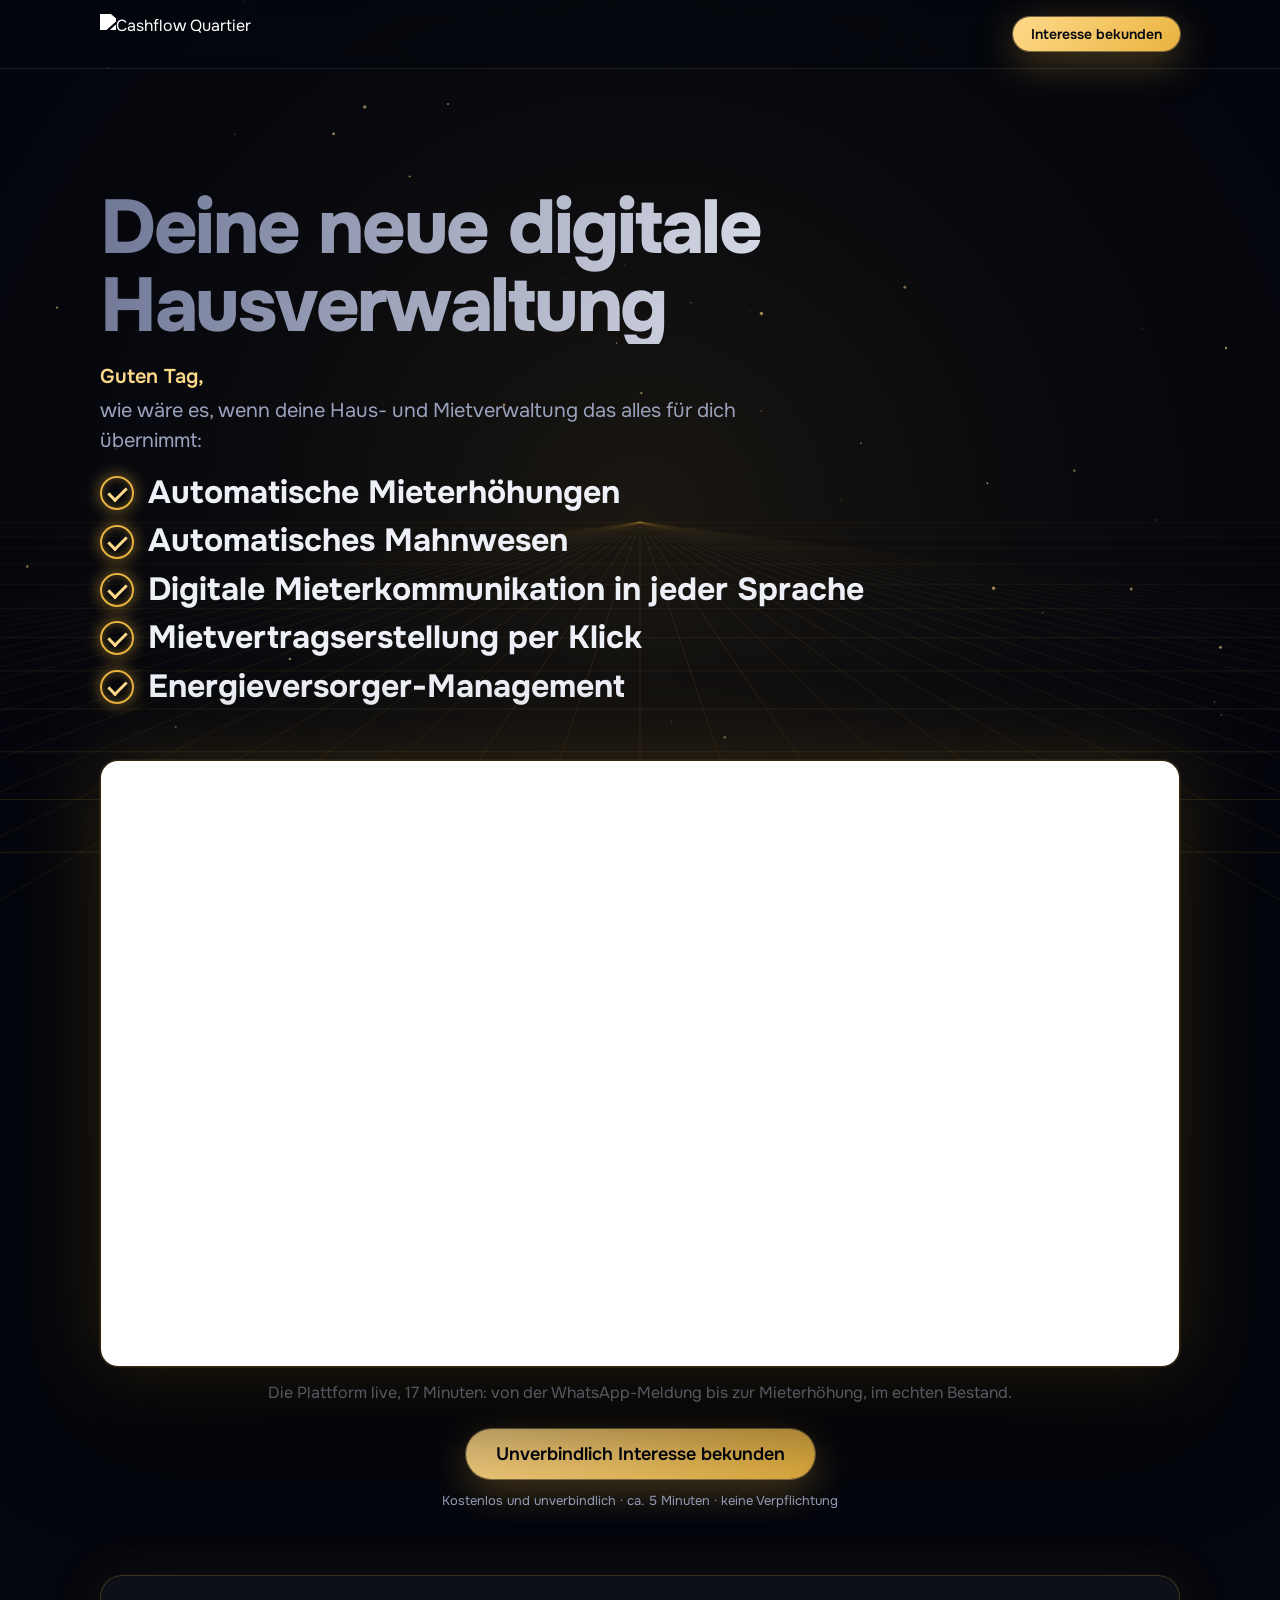
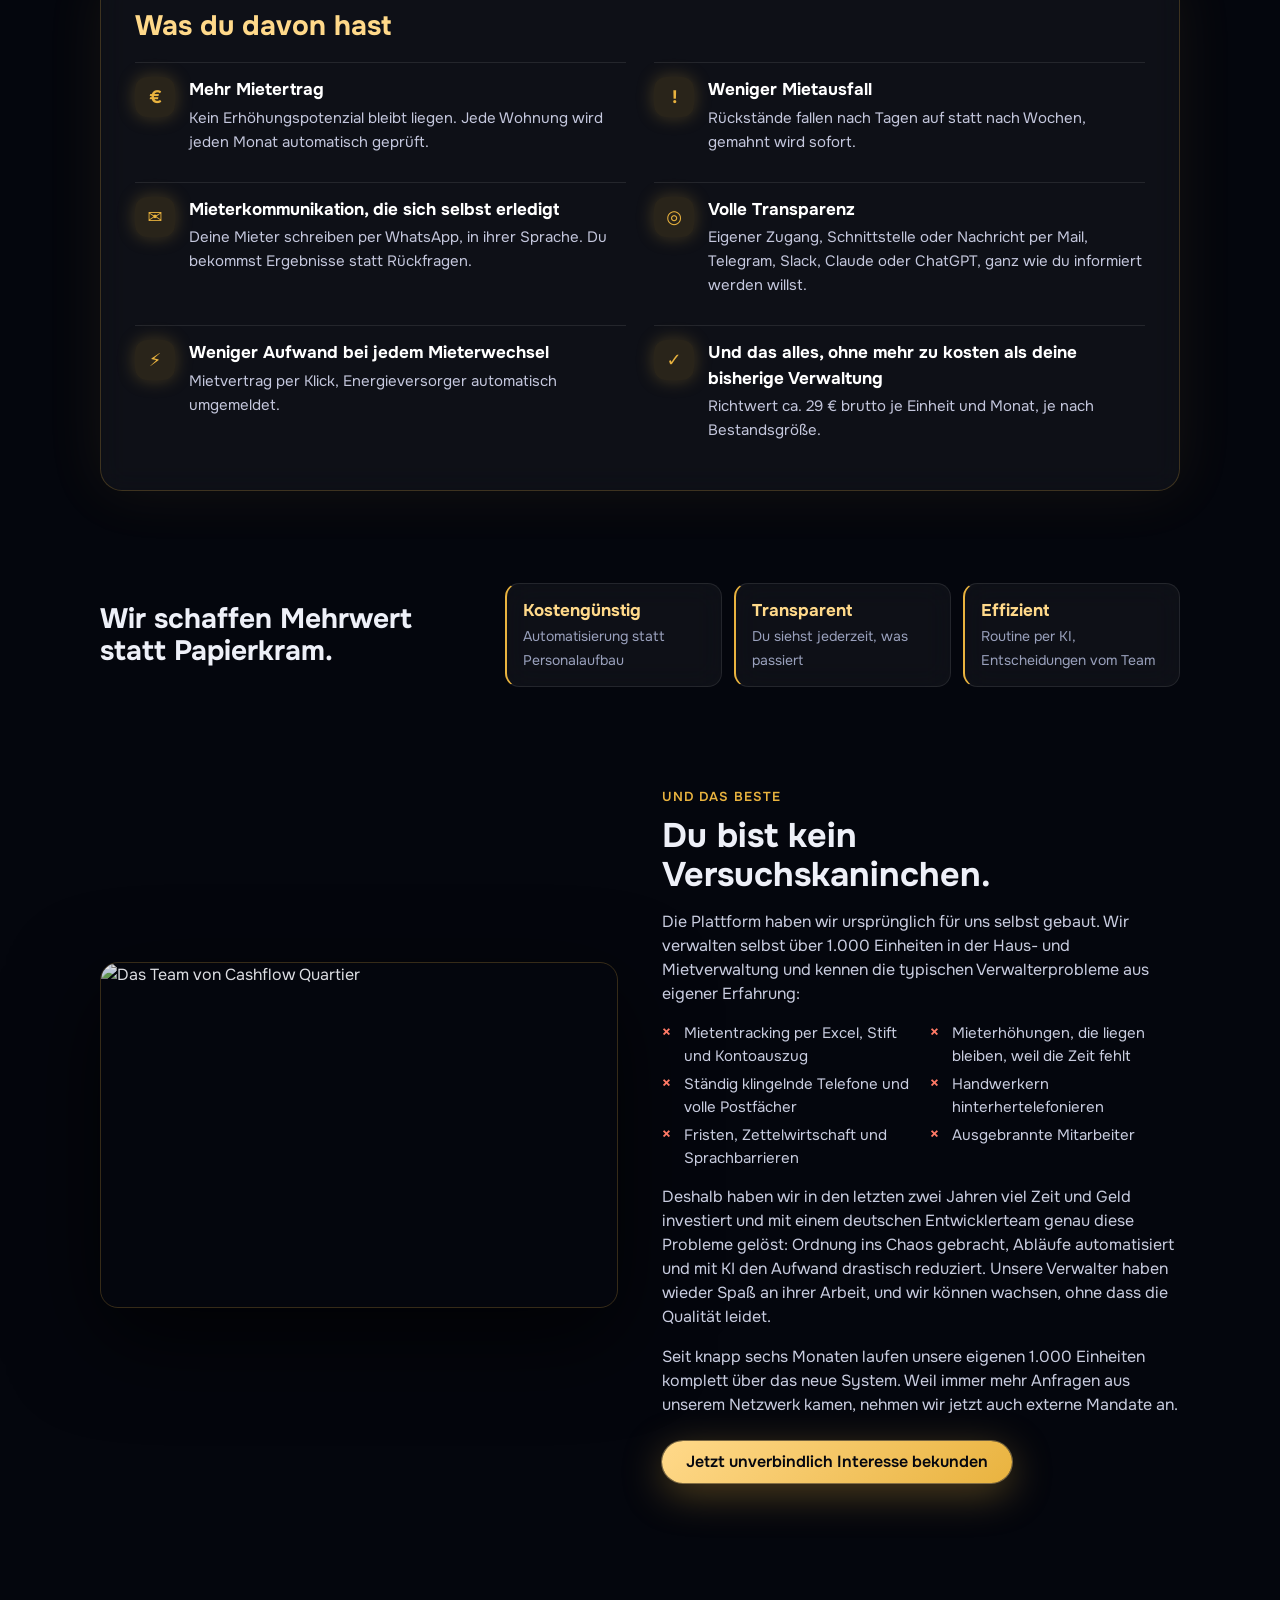
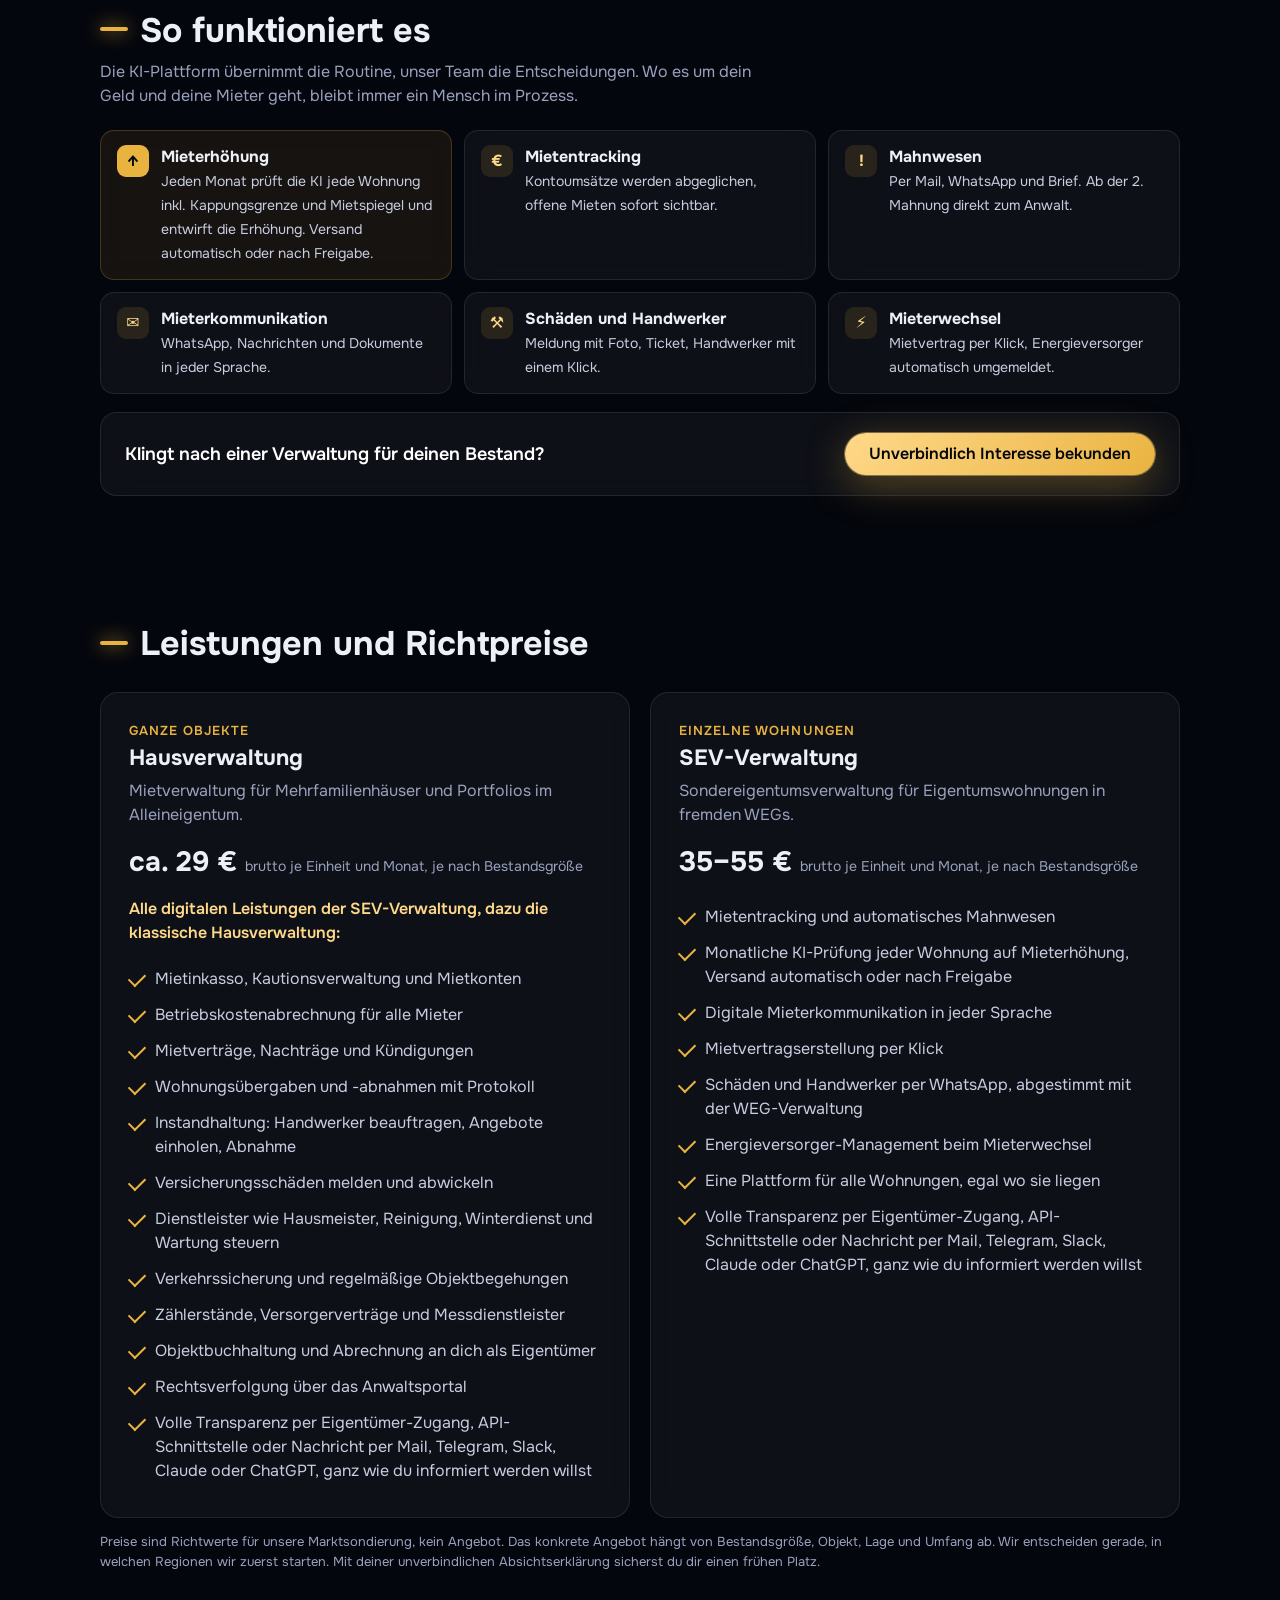
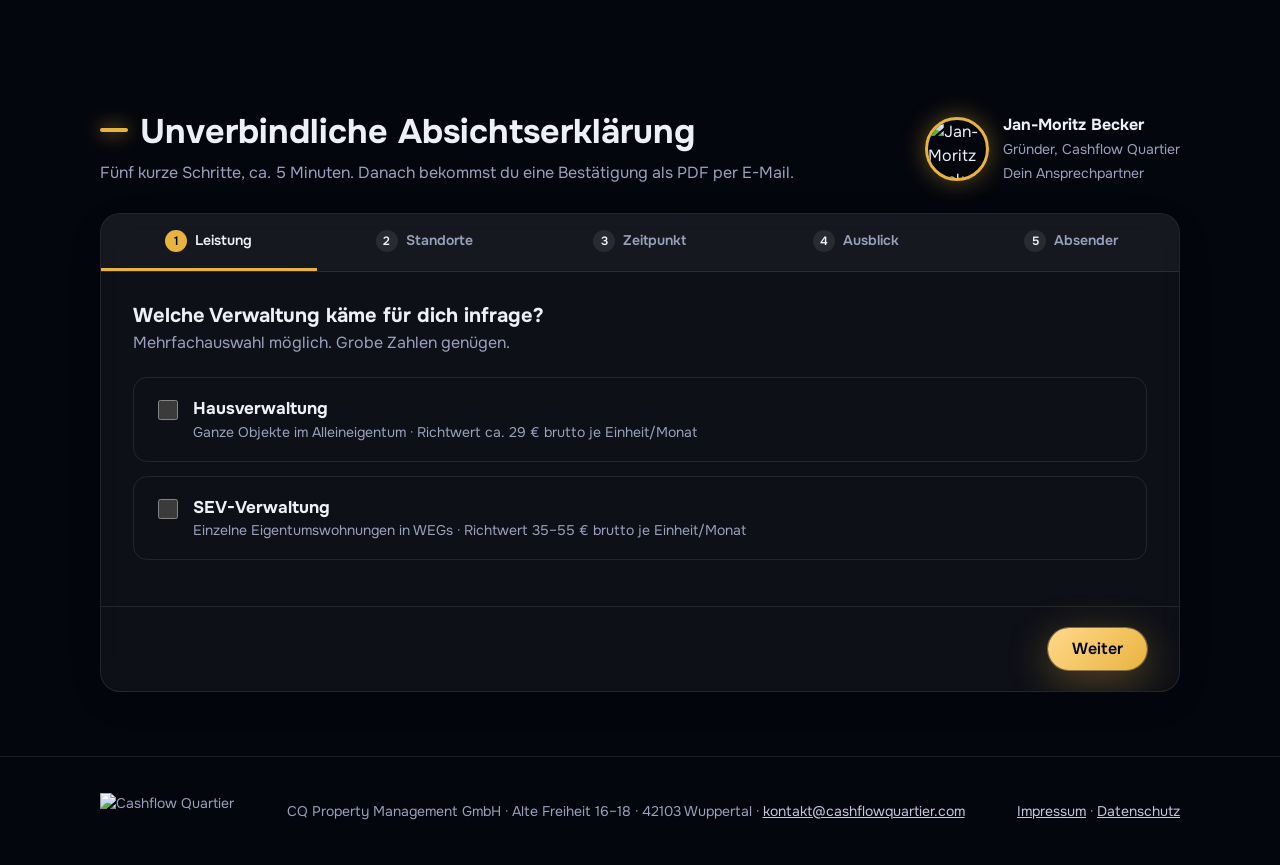
==== loi-seite/cinematic.html @ 4b86af9d "LOI-Seite: Cinematic-Variante als zweite Version cinematic.html wird per build_cinematic.py aus inde" ====
<!doctype html>
<html lang="de">
<head>
<meta charset="utf-8">
<meta name="viewport" content="width=device-width, initial-scale=1">
<title>CQ Property Management – Unverbindliche Absichtserklärung (Cinematic)</title>
<meta name="description" content="Deine neue digitale Hausverwaltung: automatische Mieterhöhungen, automatisches Mahnwesen und Mieterkommunikation, die sich selbst erledigt. Unverbindlich Interesse bekunden.">
<meta name="robots" content="noindex, nofollow">
<style>
@font-face{font-family:Onest;font-weight:400;font-display:swap;src:url(assets/fonts/onest-latin-400-normal.woff2) format("woff2")}
@font-face{font-family:Onest;font-weight:600;font-display:swap;src:url(assets/fonts/onest-latin-600-normal.woff2) format("woff2")}
@font-face{font-family:Onest;font-weight:700;font-display:swap;src:url(assets/fonts/onest-latin-700-normal.woff2) format("woff2")}
:root{
  --navy:#0b1230; --navy-2:#2c3459; --gold:#e9b33f; --gold-soft:#fbf1da;
  --ink:#0b1230; --muted:#646a80; --line:#e3e5ec; --bg:#ffffff; --bg-2:#f4f5f8;
  --ok:#2f9e5b; --err:#c2412d; --r:14px;
}
*{box-sizing:border-box}
html{scroll-behavior:smooth}
body{margin:0;font-family:Onest,system-ui,-apple-system,Segoe UI,Roboto,sans-serif;color:var(--ink);background:var(--bg);line-height:1.5;-webkit-font-smoothing:antialiased}
a{color:inherit}
.wrap{max-width:1120px;margin:0 auto;padding:0 20px}
.btn{display:inline-flex;align-items:center;gap:10px;border:0;border-radius:999px;padding:13px 24px;font:600 16px/1 Onest,sans-serif;cursor:pointer;text-decoration:none;transition:transform .15s,box-shadow .15s,background .15s}
.btn-gold{background:var(--gold);color:var(--navy)}
.btn-gold:hover{transform:translateY(-1px);box-shadow:0 8px 24px rgba(233,179,63,.35)}
.btn-ghost{background:transparent;color:var(--navy);border:1.5px solid var(--line)}
.btn-ghost:hover{border-color:var(--navy)}
.btn[disabled]{opacity:.5;cursor:not-allowed;transform:none;box-shadow:none}
.eyebrow{font-weight:600;font-size:13px;letter-spacing:.08em;text-transform:uppercase;color:var(--muted)}
h1,h2,h3{line-height:1.15;margin:0}
h2{font-size:clamp(26px,3.2vw,34px);font-weight:700}
.bar{display:inline-block;width:28px;height:4px;background:var(--gold);border-radius:2px;vertical-align:middle;margin-right:12px;transform:translateY(-4px)}

/* header */
header{position:sticky;top:0;z-index:20;background:rgba(255,255,255,.92);backdrop-filter:blur(8px);border-bottom:1px solid var(--line)}
header .wrap{display:flex;align-items:center;justify-content:space-between;height:68px}
header img{height:40px;display:block}
header .btn{padding:10px 18px;font-size:14px}

/* hero */
.hero{padding:56px 0 40px}
.hero .wrap{display:grid;grid-template-columns:1.05fr 1fr;gap:48px;align-items:center}
.hero h1{font-size:clamp(34px,4.6vw,52px);font-weight:700;letter-spacing:-.01em}
.hero h1 mark{background:linear-gradient(transparent 62%,var(--gold) 62%);color:inherit;padding:0 2px}
.hero p.lead{font-size:18px;color:var(--muted);margin:20px 0 28px;max-width:520px}
.hero .greet{display:none;margin:0 0 14px;font-weight:600;color:var(--navy)}
.hero .ctas{display:flex;gap:12px;flex-wrap:wrap}
.hero figure{margin:0;border-radius:18px;overflow:hidden;box-shadow:0 20px 50px rgba(11,18,48,.12)}
.hero figure img{display:block;width:100%;height:auto}
.trust{display:flex;gap:10px;flex-wrap:wrap;margin-top:22px}
.trust span{background:var(--bg-2);border-radius:999px;padding:6px 14px;font-size:13px;color:var(--navy-2)}

/* hero automation card */
.auto{background:var(--navy);color:#fff;border-radius:20px;padding:26px 26px 18px;box-shadow:0 20px 50px rgba(11,18,48,.18)}
.auto-head{font-weight:600;font-size:14px;letter-spacing:.06em;text-transform:uppercase;color:var(--gold);margin-bottom:10px}
.auto ul{list-style:none;margin:0;padding:0}
.auto li{display:flex;gap:14px;align-items:flex-start;padding:12px 0;border-top:1px solid rgba(255,255,255,.1)}
.auto li:first-child{border-top:0}
.auto i{flex:none;width:34px;height:34px;border-radius:10px;background:rgba(233,179,63,.16);color:var(--gold);display:grid;place-items:center;font-style:normal;font-weight:700}
.auto b{display:block;font-size:16px}
.auto span{display:block;font-size:14px;color:#c4c7dd;line-height:1.4}
/* benefits */
.benefits .intro{color:var(--muted);max-width:680px;margin:12px 0 0;font-size:17px}
.benefits .grid{display:grid;grid-template-columns:repeat(2,1fr);gap:20px;margin-top:28px}
.benefits .card h3{font-size:20px;margin:0 0 8px}
.benefits .card p{margin:0;color:var(--navy-2)}
.benefits .card{border-top:4px solid var(--gold)}
/* team */
.team{display:grid;grid-template-columns:1fr 1fr;gap:44px;align-items:center}
.team figure{margin:0;border-radius:18px;overflow:hidden}
.team figure img{display:block;width:100%;height:auto}
.team p{color:var(--navy-2)}
.stat b{font-size:26px}
/* hero claims + gains */
.hero h1.claims{font-size:clamp(28px,3.3vw,40px);display:flex;flex-direction:column;gap:2px}
.values{display:flex;gap:8px;flex-wrap:wrap;margin:0 0 26px}
.values span{border:1.5px solid var(--gold);color:var(--navy);border-radius:999px;padding:6px 14px;font-weight:600;font-size:14px}
.gains{background:var(--navy);color:#fff;border-radius:20px;padding:26px;box-shadow:0 20px 50px rgba(11,18,48,.18);display:grid;gap:4px}
.gains-head{font-weight:600;font-size:14px;letter-spacing:.06em;text-transform:uppercase;color:var(--gold);margin-bottom:6px}
.gain{padding:14px 0;border-top:1px solid rgba(255,255,255,.1)}
.gain b{display:block;font-size:18px;margin-bottom:2px}
.gain span{color:#c4c7dd;font-size:15px;line-height:1.45}
.gains-foot{margin-top:8px;padding-top:14px;border-top:1px solid rgba(255,255,255,.1);font-size:13px;color:#9aa0bb}
/* how */
.how .intro{color:var(--muted);max-width:680px;margin:12px 0 0;font-size:17px}
.how .grid{display:grid;grid-template-columns:repeat(3,1fr);gap:18px;margin:28px 0 22px}
.how .card{padding:24px}
.how .card i{width:36px;height:36px;border-radius:10px;background:var(--gold-soft);color:var(--navy);display:grid;place-items:center;font-style:normal;font-weight:700;margin-bottom:12px}
.how .card h3{font-size:18px;margin:0 0 6px}
.how .card p{margin:0;color:var(--navy-2);font-size:15px}
.how .card.feat{background:var(--gold-soft);border-color:var(--gold)}
.how .card.feat i{background:var(--gold)}
/* values band, cta, pains */
.values-band{background:var(--bg-2);padding-block:56px}
.values-band h2{text-align:left}
.values3{display:grid;grid-template-columns:repeat(3,1fr);gap:18px;margin-top:24px}
.values3 div{background:#fff;border-radius:16px;padding:22px;border-top:4px solid var(--gold)}
.values3 b{display:block;font-size:20px;margin-bottom:6px}
.values3 span{color:var(--navy-2)}
.cta-line{display:flex;justify-content:space-between;align-items:center;gap:16px;flex-wrap:wrap;background:var(--navy);color:#fff;border-radius:16px;padding:20px 24px;margin-top:6px}
.cta-line span{font-weight:600;font-size:18px}
.btn-ghost.on-dark{color:#fff;border-color:rgba(255,255,255,.35)}
.btn-ghost.on-dark:hover{border-color:#fff}
.pains{margin:6px 0 16px;padding:0;list-style:none;display:grid;grid-template-columns:1fr 1fr;gap:6px 18px}
.pains li{position:relative;padding-left:22px;color:var(--navy-2);font-size:15px}
.pains li:before{content:"×";position:absolute;left:0;top:-1px;color:var(--err);font-weight:700}
.gains-foot b{color:var(--gold);font-size:16px}
/* hero layout */
.hero .wrap{grid-template-areas:"text gains" "cta gains";grid-template-rows:auto 1fr;row-gap:28px}
.h-text{grid-area:text}.gains{grid-area:gains;align-self:center}.h-cta{grid-area:cta}
.hero .greet{display:block;margin:14px 0 4px;font-size:18px}
.ask{font-size:20px;color:var(--navy-2);margin:0 0 14px;max-width:520px}
.micro{font-size:13px;color:var(--muted);margin:12px 0 0}
.btn svg{flex:none}
/* stats */
.stats{display:grid;grid-template-columns:repeat(4,1fr);gap:14px;margin:8px 0 0}
.stat{background:var(--bg-2);border-radius:var(--r);padding:20px}
.stat b{display:block;font-size:30px;font-weight:700}
.stat b.g{color:var(--gold)}
.stat span{font-size:14px;color:var(--muted)}

section{padding:64px 0}
.video{background:var(--navy);color:#fff}
.video .wrap{display:grid;grid-template-columns:1fr 1.5fr;gap:40px;align-items:center}
.video p{color:#c4c7dd}
.video .frame{position:relative;padding-top:56.25%;border-radius:16px;overflow:hidden;background:#000;box-shadow:0 20px 50px rgba(0,0,0,.35)}
.video iframe{position:absolute;inset:0;width:100%;height:100%;border:0}
.video .eyebrow{color:var(--gold)}

/* services */
.services .grid{display:grid;grid-template-columns:1fr 1fr;gap:20px;margin-top:28px}
.card{border:1px solid var(--line);border-radius:18px;padding:28px;background:#fff}
.card h3{font-size:22px;margin:6px 0 8px}
.card .price{font-size:28px;font-weight:700;margin:14px 0 2px}
.card .price small{font-size:14px;font-weight:400;color:var(--muted)}
.card ul{margin:16px 0 0;padding:0;list-style:none}
.card li{padding:6px 0 6px 26px;position:relative;color:var(--navy-2)}
.card li:before{content:"";position:absolute;left:0;top:12px;width:14px;height:8px;border-left:2.5px solid var(--gold);border-bottom:2.5px solid var(--gold);transform:rotate(-45deg)}
.note{font-size:13px;color:var(--muted);margin-top:14px}

/* why loi */
.why{background:var(--bg-2)}
.why .grid{display:grid;grid-template-columns:repeat(3,1fr);gap:20px;margin-top:28px}
.why .card{border:0}
.why .num{width:36px;height:36px;border-radius:50%;background:var(--gold);color:var(--navy);display:grid;place-items:center;font-weight:700}

/* form */
.loi .head{display:grid;grid-template-columns:1fr auto;gap:30px;align-items:end;margin-bottom:28px}
.person{display:flex;gap:14px;align-items:center}
.person img{width:64px;height:64px;border-radius:50%;object-fit:cover;border:3px solid var(--gold)}
.person b{display:block}
.person span{font-size:14px;color:var(--muted)}
.formbox{border:1px solid var(--line);border-radius:20px;overflow:hidden;box-shadow:0 10px 40px rgba(11,18,48,.06)}
.steps{display:flex;background:var(--bg-2);border-bottom:1px solid var(--line);overflow-x:auto}
.steps button{flex:1;min-width:130px;border:0;background:none;padding:16px 12px;font:600 14px Onest,sans-serif;color:var(--muted);cursor:pointer;border-bottom:3px solid transparent;white-space:nowrap}
.steps button .n{display:inline-grid;place-items:center;width:22px;height:22px;border-radius:50%;background:#dcdfe8;color:var(--navy);font-size:12px;margin-right:8px}
.steps button.on{color:var(--navy);border-bottom-color:var(--gold)}
.steps button.on .n,.steps button.past .n{background:var(--gold)}
.pane{display:none;padding:32px}
.pane.on{display:block}
.pane h3{font-size:20px;margin-bottom:4px}
.pane .sub{color:var(--muted);margin:0 0 22px}
.row{display:grid;gap:16px;grid-template-columns:repeat(2,1fr);margin-bottom:16px}
.row.three{grid-template-columns:repeat(3,1fr)}
label.f{display:block;font-size:14px;font-weight:600;margin-bottom:6px}
label.f em{font-style:normal;font-weight:400;color:var(--muted)}
input[type=text],input[type=email],input[type=tel],input[type=number],select,textarea{width:100%;font:16px Onest,sans-serif;color:var(--ink);padding:12px 14px;border:1.5px solid var(--line);border-radius:10px;background:#fff;outline:none;transition:border .15s}
input:focus,select:focus,textarea:focus{border-color:var(--navy)}
.invalid{border-color:var(--err)!important}
.svc{border:1.5px solid var(--line);border-radius:14px;padding:18px 20px;margin-bottom:14px;transition:border .15s,background .15s}
.svc.on{border-color:var(--gold);background:#fffcf4}
.svc .top{display:flex;gap:12px;align-items:flex-start;cursor:pointer}
.svc .top input{margin-top:4px;width:20px;height:20px;accent-color:var(--navy)}
.svc .top b{font-size:17px}
.svc .top span{display:block;font-size:14px;color:var(--muted)}
.svc .body{display:none;margin-top:16px;padding-top:16px;border-top:1px dashed var(--line)}
.svc.on .body{display:block}
.chips{display:flex;gap:8px;flex-wrap:wrap}
.chips label{cursor:pointer}
.chips input{position:absolute;opacity:0;pointer-events:none}
.chips span{display:inline-block;padding:9px 16px;border:1.5px solid var(--line);border-radius:999px;font-size:14px;transition:all .15s}
.chips input:checked+span{background:var(--navy);border-color:var(--navy);color:#fff}
.chips input:focus-visible+span{outline:2px solid var(--gold);outline-offset:2px}
table.loc{width:100%;border-collapse:separate;border-spacing:0 8px}
table.loc th{text-align:left;font-size:13px;color:var(--muted);font-weight:600;padding:0 6px}
table.loc td{padding:0 6px}
table.loc td:last-child{width:44px}
table.loc td:nth-child(1){width:110px}
table.loc td:nth-child(3){width:120px}
table.loc td:nth-child(4){width:190px}
table.loc td:nth-child(5){width:140px}
.del{border:0;background:var(--bg-2);border-radius:8px;width:38px;height:44px;cursor:pointer;font-size:18px;color:var(--muted)}
.add{margin-top:6px;border:1.5px dashed var(--line);background:none;border-radius:10px;padding:10px 16px;font:600 14px Onest,sans-serif;cursor:pointer;color:var(--navy)}
.sumline{margin-top:14px;font-size:14px;color:var(--muted)}
.sumline b{color:var(--navy)}
.check{display:flex;gap:12px;align-items:flex-start;margin:12px 0;font-size:14px;color:var(--navy-2)}
.check input{width:18px;height:18px;margin-top:2px;accent-color:var(--navy);flex:none}
.legal{background:var(--gold-soft);border-radius:12px;padding:16px 18px;font-size:14px;color:var(--navy-2);margin:6px 0 18px}
.nav{display:flex;justify-content:space-between;align-items:center;padding:20px 32px;border-top:1px solid var(--line);background:#fff}
.nav .msg{color:var(--err);font-size:14px}
.scale{display:flex;gap:8px}
.scale label{flex:1}
.scale span{display:block;text-align:center}
.hint{font-size:13px;color:var(--muted);margin-top:6px}

/* done */
.done{display:none;padding:40px 32px}
.done.on{display:block}
.done .ok{width:56px;height:56px;border-radius:50%;background:var(--ok);display:grid;place-items:center;margin-bottom:16px}
.summary{background:var(--bg-2);border-radius:14px;padding:20px 24px;margin:20px 0;font-size:15px}
.summary dl{display:grid;grid-template-columns:220px 1fr;gap:6px 16px;margin:0}
.summary dt{color:var(--muted)}
.summary dd{margin:0;font-weight:600}

footer{background:var(--navy);color:#9aa0bb;padding:36px 0;font-size:14px}
footer .wrap{display:flex;justify-content:space-between;gap:20px;flex-wrap:wrap;align-items:center}
footer img{height:36px}
footer a{color:#c4c7dd}

@media (max-width:900px){
  .hero .wrap{grid-template-areas:"text" "gains" "cta";grid-template-rows:auto}
  .hero .wrap,.video .wrap,.services .grid,.how .grid,.team,.loi .head,.values3,.pains{grid-template-columns:1fr}
  .stats{grid-template-columns:repeat(2,1fr)}
  .hero{padding-top:32px}
}
@media (max-width:640px){
  .wrap{padding:0 16px}
  .row,.row.three{grid-template-columns:1fr}
  .pane{padding:22px 18px}
  .nav{padding:16px 18px}
  .summary dl{grid-template-columns:1fr}
  table.loc thead{display:none}
  table.loc tr{display:grid;grid-template-columns:1fr 1fr;gap:8px;padding:10px;background:var(--bg-2);border-radius:12px;margin-bottom:10px}
  table.loc td{padding:0}
  table.loc td:last-child{width:auto}
}
@media print{
  header,section,footer,.steps,.nav,.done .actions{display:none!important}
  #loi,.loi .wrap,.formbox,.done{display:block!important;box-shadow:none;border:0;padding:0}
  .loi .head{display:none}
  .print-head{display:flex!important}
}
.print-head{display:none;justify-content:space-between;align-items:center;margin-bottom:20px}
.print-head img{height:44px}

/* ===== Aufbau v5 ===== */
.hero2{padding-block:48px 24px}
.kicker{font-size:clamp(26px,3.4vw,40px);font-weight:700;color:#9097ad;line-height:1.15;margin:0 0 18px;letter-spacing:-.01em}
.hero2 .greet{display:block;font-size:20px;font-weight:600;margin:0 0 4px}
.ask{font-size:20px;color:var(--navy-2);margin:0 0 18px;max-width:640px}
.checks{list-style:none;margin:0;padding:0;display:grid;gap:10px}
.checks li{display:flex;align-items:center;gap:14px;font-size:clamp(22px,2.6vw,32px);font-weight:700;line-height:1.2;color:var(--navy)}
.ck{flex:none;width:34px;height:34px;border-radius:50%;background:var(--gold);position:relative}
.ck:after{content:"";position:absolute;left:12px;top:7px;width:8px;height:15px;border:solid var(--navy);border-width:0 3.5px 3.5px 0;transform:rotate(45deg)}
.vid{padding-block:24px 56px}
.player{position:relative;aspect-ratio:16/9;max-width:100%;border-radius:18px;overflow:hidden;background:var(--navy);box-shadow:0 24px 60px rgba(11,18,48,.22)}
.player iframe{position:absolute;inset:0;width:100%;height:100%;border:0}
.vid-cap{text-align:center;color:var(--muted);margin:14px 0 0}
.center-cta{text-align:center;margin-top:24px}
.btn-lg{padding:16px 30px;font-size:18px}
.gains2{padding-block:8px 56px}
.gains-box{background:var(--navy);color:#fff;border-radius:22px;padding:34px}
.gains-box h2{color:var(--gold);font-size:clamp(22px,2.6vw,28px);margin:0 0 20px}
.glist{display:grid;grid-template-columns:repeat(2,1fr);gap:14px 28px}
.g{display:flex;gap:14px;align-items:flex-start;padding:14px 0;border-top:1px solid rgba(255,255,255,.1)}
.g b{display:block;font-size:17px;margin-bottom:3px}
.g span:not(.gi){color:#c4c7dd;font-size:15px;line-height:1.45}
.gi{flex:none;width:40px;height:40px;border-radius:12px;background:rgba(233,179,63,.16);color:var(--gold);display:grid;place-items:center;font-weight:700;font-size:18px}
.g.in{animation:rise .6s ease both;animation-delay:var(--d,0s)}
.g.in .gi{animation:pop .7s ease both;animation-delay:calc(var(--d,0s) + .15s)}
@keyframes rise{from{opacity:0;transform:translateY(16px)}to{opacity:1;transform:none}}
@keyframes pop{0%{transform:scale(.6)}60%{transform:scale(1.15)}100%{transform:scale(1)}}
.values2{background:var(--bg-2);padding-block:36px}
.values2 .wrap{display:flex;align-items:center;gap:28px;flex-wrap:wrap}
.values2 h2{font-size:clamp(22px,2.4vw,28px);flex:1 1 300px}
.vrow{display:flex;gap:12px;flex-wrap:wrap;flex:2 1 520px}
.vrow div{flex:1 1 150px;background:#fff;border-radius:14px;padding:14px 16px;border-left:4px solid var(--gold)}
.vrow b{display:block;font-size:17px}
.vrow span{font-size:14px;color:var(--muted)}
.how2 .intro{color:var(--muted);max-width:680px;margin:10px 0 0}
.tiles{display:grid;grid-template-columns:repeat(3,1fr);gap:12px;margin:22px 0 18px}
.t{display:flex;gap:12px;align-items:flex-start;border:1px solid var(--line);border-radius:14px;padding:14px 16px}
.t.feat{background:var(--gold-soft);border-color:var(--gold)}
.ti{flex:none;width:32px;height:32px;border-radius:9px;background:var(--gold-soft);display:grid;place-items:center;font-weight:700}
.t.feat .ti{background:var(--gold)}
.t b{display:block;font-size:16px}
.t span:not(.ti){font-size:14px;color:var(--navy-2);line-height:1.4}
.incl{font-weight:600;margin:14px 0 0;color:var(--navy)}
@media (max-width:900px){.glist,.tiles{grid-template-columns:1fr}}
@media (prefers-reduced-motion:reduce){.g.in,.g.in .gi{animation:none}}
</style>
<link rel="stylesheet" href="assets/cinematic.css">
</head>
<body>

<header>
  <div class="wrap">
    <img src="assets/logo_navy.png" alt="Cashflow Quartier">
    <a class="btn btn-gold" href="#loi">Interesse bekunden</a>
  </div>
</header>

<div class="hero2">
  <div class="wrap">
    <p class="kicker">Deine neue digitale Hausverwaltung</p>
    <p class="greet" id="greet">Guten Tag,</p>
    <p class="ask">wie wäre es, wenn deine Haus- und Mietverwaltung das alles für dich übernimmt:</p>
    <ul class="checks">
      <li><span class="ck" aria-hidden="true"></span>Automatische Mieterhöhungen</li>
      <li><span class="ck" aria-hidden="true"></span>Automatisches Mahnwesen</li>
      <li><span class="ck" aria-hidden="true"></span>Digitale Mieterkommunikation in jeder Sprache</li>
      <li><span class="ck" aria-hidden="true"></span>Mietvertragserstellung per Klick</li>
      <li><span class="ck" aria-hidden="true"></span>Energieversorger-Management</li>
    </ul>
  </div>
</div>

<section class="vid" id="video">
  <div class="wrap">
    <div class="player">
      <iframe src="https://drive.google.com/file/d/1pEjXcwP1N7CeqUmhcbfCx8Wmm3FesHrv/preview" allow="autoplay; fullscreen" allowfullscreen title="CQPM Plattform-Video: von der WhatsApp-Meldung bis zur Mieterhöhung"></iframe>
    </div>
    <p class="vid-cap">Die Plattform live, 17 Minuten: von der WhatsApp-Meldung bis zur Mieterhöhung, im echten Bestand.</p>
    <div class="center-cta">
      <a class="btn btn-gold btn-lg" href="#loi">Unverbindlich Interesse bekunden</a>
      <p class="micro">Kostenlos und unverbindlich · ca. 5 Minuten · keine Verpflichtung</p>
    </div>
  </div>
</section>

<section class="gains2">
  <div class="wrap">
    <div class="gains-box">
      <h2>Was du davon hast</h2>
      <div class="glist">
        <div class="g"><span class="gi">€</span><div><b>Mehr Mietertrag</b><span>Kein Erhöhungspotenzial bleibt liegen. Jede Wohnung wird jeden Monat automatisch geprüft.</span></div></div>
        <div class="g"><span class="gi">!</span><div><b>Weniger Mietausfall</b><span>Rückstände fallen nach Tagen auf statt nach Wochen, gemahnt wird sofort.</span></div></div>
        <div class="g"><span class="gi">✉</span><div><b>Mieterkommunikation, die sich selbst erledigt</b><span>Deine Mieter schreiben per WhatsApp, in ihrer Sprache. Du bekommst Ergebnisse statt Rückfragen.</span></div></div>
        <div class="g"><span class="gi">◎</span><div><b>Volle Transparenz</b><span>Eigener Zugang, Schnittstelle oder Nachricht per Mail, Telegram, Slack, Claude oder ChatGPT, ganz wie du informiert werden willst.</span></div></div>
        <div class="g"><span class="gi">⚡</span><div><b>Weniger Aufwand bei jedem Mieterwechsel</b><span>Mietvertrag per Klick, Energieversorger automatisch umgemeldet.</span></div></div>
        <div class="g"><span class="gi">✓</span><div><b>Und das alles, ohne mehr zu kosten als deine bisherige Verwaltung</b><span>Richtwert ca. 29 € brutto je Einheit und Monat, je nach Bestandsgröße.</span></div></div>
      </div>
    </div>
  </div>
</section>

<section class="values2">
  <div class="wrap">
    <h2>Wir schaffen Mehrwert statt Papierkram.</h2>
    <div class="vrow">
      <div><b>Kostengünstig</b><span>Automatisierung statt Personalaufbau</span></div>
      <div><b>Transparent</b><span>Du siehst jederzeit, was passiert</span></div>
      <div><b>Effizient</b><span>Routine per KI, Entscheidungen vom Team</span></div>
    </div>
  </div>
</section>

<section class="why">
  <div class="wrap team">
    <figure><img src="assets/team.jpg" alt="Das Team von Cashflow Quartier" width="1600" height="1066"></figure>
    <div>
      <div class="eyebrow">Und das Beste</div>
      <h2 style="margin:10px 0 14px">Du bist kein Versuchskaninchen.</h2>
      <p>Die Plattform haben wir ursprünglich für uns selbst gebaut. Wir verwalten selbst über 1.000 Einheiten in der Haus- und Mietverwaltung und kennen die typischen Verwalterprobleme aus eigener Erfahrung:</p>
      <ul class="pains">
        <li>Mietentracking per Excel, Stift und Kontoauszug</li>
        <li>Mieterhöhungen, die liegen bleiben, weil die Zeit fehlt</li>
        <li>Ständig klingelnde Telefone und volle Postfächer</li>
        <li>Handwerkern hinterhertelefonieren</li>
        <li>Fristen, Zettelwirtschaft und Sprachbarrieren</li>
        <li>Ausgebrannte Mitarbeiter</li>
      </ul>
      <p>Deshalb haben wir in den letzten zwei Jahren viel Zeit und Geld investiert und mit einem deutschen Entwicklerteam genau diese Probleme gelöst: Ordnung ins Chaos gebracht, Abläufe automatisiert und mit KI den Aufwand drastisch reduziert. Unsere Verwalter haben wieder Spaß an ihrer Arbeit, und wir können wachsen, ohne dass die Qualität leidet.</p>
      <p>Seit knapp sechs Monaten laufen unsere eigenen 1.000 Einheiten komplett über das neue System. Weil immer mehr Anfragen aus unserem Netzwerk kamen, nehmen wir jetzt auch externe Mandate an.</p>
      <a class="btn btn-gold" href="#loi" style="margin-top:8px">Jetzt unverbindlich Interesse bekunden</a>
    </div>
  </div>
</section>

<section class="how2">
  <div class="wrap">
    <h2><span class="bar"></span>So funktioniert es</h2>
    <p class="intro">Die KI-Plattform übernimmt die Routine, unser Team die Entscheidungen. Wo es um dein Geld und deine Mieter geht, bleibt immer ein Mensch im Prozess.</p>
    <div class="tiles">
      <div class="t feat"><span class="ti">↑</span><div><b>Mieterhöhung</b><span>Jeden Monat prüft die KI jede Wohnung inkl. Kappungsgrenze und Mietspiegel und entwirft die Erhöhung. Versand automatisch oder nach Freigabe.</span></div></div>
      <div class="t"><span class="ti">€</span><div><b>Mietentracking</b><span>Kontoumsätze werden abgeglichen, offene Mieten sofort sichtbar.</span></div></div>
      <div class="t"><span class="ti">!</span><div><b>Mahnwesen</b><span>Per Mail, WhatsApp und Brief. Ab der 2. Mahnung direkt zum Anwalt.</span></div></div>
      <div class="t"><span class="ti">✉</span><div><b>Mieterkommunikation</b><span>WhatsApp, Nachrichten und Dokumente in jeder Sprache.</span></div></div>
      <div class="t"><span class="ti">⚒</span><div><b>Schäden und Handwerker</b><span>Meldung mit Foto, Ticket, Handwerker mit einem Klick.</span></div></div>
      <div class="t"><span class="ti">⚡</span><div><b>Mieterwechsel</b><span>Mietvertrag per Klick, Energieversorger automatisch umgemeldet.</span></div></div>
    </div>
    <div class="cta-line"><span>Klingt nach einer Verwaltung für deinen Bestand?</span><a class="btn btn-gold" href="#loi">Unverbindlich Interesse bekunden</a></div>
  </div>
</section>

<section class="services">
  <div class="wrap">
    <h2><span class="bar"></span>Leistungen und Richtpreise</h2>
    <div class="grid">
      <div class="card">
        <div class="eyebrow">Ganze Objekte</div>
        <h3>Hausverwaltung</h3>
        <p style="color:var(--muted);margin:0">Mietverwaltung für Mehrfamilienhäuser und Portfolios im Alleineigentum.</p>
        <div class="price">ca. 29 € <small>brutto je Einheit und Monat, je nach Bestandsgröße</small></div>
        <p class="incl">Alle digitalen Leistungen der SEV-Verwaltung, dazu die klassische Hausverwaltung:</p>
        <ul>
          <li>Mietinkasso, Kautionsverwaltung und Mietkonten</li>
          <li>Betriebskostenabrechnung für alle Mieter</li>
          <li>Mietverträge, Nachträge und Kündigungen</li>
          <li>Wohnungsübergaben und -abnahmen mit Protokoll</li>
          <li>Instandhaltung: Handwerker beauftragen, Angebote einholen, Abnahme</li>
          <li>Versicherungsschäden melden und abwickeln</li>
          <li>Dienstleister wie Hausmeister, Reinigung, Winterdienst und Wartung steuern</li>
          <li>Verkehrssicherung und regelmäßige Objektbegehungen</li>
          <li>Zählerstände, Versorgerverträge und Messdienstleister</li>
          <li>Objektbuchhaltung und Abrechnung an dich als Eigentümer</li>
          <li>Rechtsverfolgung über das Anwaltsportal</li>
          <li>Volle Transparenz per Eigentümer-Zugang, API-Schnittstelle oder Nachricht per Mail, Telegram, Slack, Claude oder ChatGPT, ganz wie du informiert werden willst</li>
        </ul>
      </div>
      <div class="card">
        <div class="eyebrow">Einzelne Wohnungen</div>
        <h3>SEV-Verwaltung</h3>
        <p style="color:var(--muted);margin:0">Sondereigentumsverwaltung für Eigentumswohnungen in fremden WEGs.</p>
        <div class="price">35–55 € <small>brutto je Einheit und Monat, je nach Bestandsgröße</small></div>
        <ul>
          <li>Mietentracking und automatisches Mahnwesen</li>
          <li>Monatliche KI-Prüfung jeder Wohnung auf Mieterhöhung, Versand automatisch oder nach Freigabe</li>
          <li>Digitale Mieterkommunikation in jeder Sprache</li>
          <li>Mietvertragserstellung per Klick</li>
          <li>Schäden und Handwerker per WhatsApp, abgestimmt mit der WEG-Verwaltung</li>
          <li>Energieversorger-Management beim Mieterwechsel</li>
          <li>Eine Plattform für alle Wohnungen, egal wo sie liegen</li>
          <li>Volle Transparenz per Eigentümer-Zugang, API-Schnittstelle oder Nachricht per Mail, Telegram, Slack, Claude oder ChatGPT, ganz wie du informiert werden willst</li>
        </ul>
      </div>
    </div>
    <p class="note">Preise sind Richtwerte für unsere Marktsondierung, kein Angebot. Das konkrete Angebot hängt von Bestandsgröße, Objekt, Lage und Umfang ab. Wir entscheiden gerade, in welchen Regionen wir zuerst starten. Mit deiner unverbindlichen Absichtserklärung sicherst du dir einen frühen Platz.</p>
  </div>
</section>

<section class="loi" id="loi">
  <div class="wrap">
    <div class="head">
      <div>
        <h2><span class="bar"></span>Unverbindliche Absichtserklärung</h2>
        <p style="color:var(--muted);margin:10px 0 0">Fünf kurze Schritte, ca. 5 Minuten. Danach bekommst du eine Bestätigung als PDF per E-Mail.</p>
      </div>
      <div class="person"><img src="assets/jan.jpg" alt="Jan-Moritz Becker"><div><b>Jan-Moritz Becker</b><span>Gründer, Cashflow Quartier<br>Dein Ansprechpartner</span></div></div>
    </div>

    <div class="formbox">
      <div class="print-head"><img src="assets/logo_navy.png" alt=""><div style="text-align:right;font-size:13px;color:var(--muted)">CQ Property Management GmbH<br>Unverbindliche Absichtserklärung</div></div>
      <nav class="steps" id="steps"></nav>
      <form id="form" novalidate>

        <!-- 1 Leistung -->
        <div class="pane" data-title="Leistung">
          <h3>Welche Verwaltung käme für dich infrage?</h3>
          <p class="sub">Mehrfachauswahl möglich. Grobe Zahlen genügen.</p>

          <div class="svc" data-svc="hv">
            <label class="top"><input type="checkbox" name="hv_aktiv"><div><b>Hausverwaltung</b><span>Ganze Objekte im Alleineigentum · Richtwert ca. 29 € brutto je Einheit/Monat</span></div></label>
            <div class="body">
              <div class="row">
                <div><label class="f">Anzahl Einheiten</label><input type="number" name="hv_einheiten" min="1" inputmode="numeric" placeholder="z. B. 250"></div>
                <div><label class="f">Anzahl Objekte <em>(optional)</em></label><input type="number" name="hv_objekte" min="1" inputmode="numeric" placeholder="z. B. 18"></div>
              </div>
              <label class="f">Passt der Richtwert von ca. 29 €?</label>
              <div class="chips">
                <label><input type="radio" name="hv_preis" value="passt"><span>Passt</span></label>
                <label><input type="radio" name="hv_preis" value="eher_hoch"><span>Eher hoch</span></label>
                <label><input type="radio" name="hv_preis" value="zu_hoch"><span>Zu hoch</span></label>
                <label><input type="radio" name="hv_preis" value="weiss_nicht"><span>Kann ich nicht sagen</span></label>
              </div>
            </div>
          </div>

          <div class="svc" data-svc="sev">
            <label class="top"><input type="checkbox" name="sev_aktiv"><div><b>SEV-Verwaltung</b><span>Einzelne Eigentumswohnungen in WEGs · Richtwert 35–55 € brutto je Einheit/Monat</span></div></label>
            <div class="body">
              <div class="row">
                <div><label class="f">Anzahl Wohnungen</label><input type="number" name="sev_einheiten" min="1" inputmode="numeric" placeholder="z. B. 60"></div>
                <div><label class="f">In wie vielen WEGs? <em>(optional)</em></label><input type="number" name="sev_wegs" min="1" inputmode="numeric" placeholder="z. B. 25"></div>
              </div>
              <label class="f">Passt der Richtwert von 35–55 €?</label>
              <div class="chips">
                <label><input type="radio" name="sev_preis" value="passt"><span>Passt</span></label>
                <label><input type="radio" name="sev_preis" value="eher_hoch"><span>Eher hoch</span></label>
                <label><input type="radio" name="sev_preis" value="zu_hoch"><span>Zu hoch</span></label>
                <label><input type="radio" name="sev_preis" value="weiss_nicht"><span>Kann ich nicht sagen</span></label>
              </div>
            </div>
          </div>
        </div>

        <!-- 2 Standorte -->
        <div class="pane" data-title="Standorte">
          <h3>Wo liegen die Einheiten?</h3>
          <p class="sub">Eine Zeile je Ort oder Region. So sehen wir, wo wir zuerst Kapazität aufbauen.</p>
          <table class="loc">
            <thead><tr><th>PLZ</th><th>Ort / Region</th><th>Einheiten</th><th>Leistung</th><th>Nutzung</th><th></th></tr></thead>
            <tbody id="locs"></tbody>
          </table>
          <button type="button" class="add" id="addLoc">+ Weiteren Standort hinzufügen</button>
          <p class="sumline" id="locSum"></p>
        </div>

        <!-- 3 Zeitpunkt -->
        <div class="pane" data-title="Zeitpunkt">
          <h3>Ab wann wäre ein Wechsel denkbar?</h3>
          <p class="sub">Eine grobe Einschätzung reicht.</p>
          <div class="row">
            <div><label class="f">Frühester Start</label><select name="start" id="start"></select></div>
            <div><label class="f">Wer verwaltet heute?</label>
              <select name="verwaltung_heute">
                <option value="">Bitte wählen</option>
                <option value="eigen">Eigenverwaltung</option>
                <option value="extern">Externe Verwaltung</option>
                <option value="gemischt">Teils, teils</option>
              </select></div>
          </div>
          <div class="row">
            <div><label class="f">Bestehender Vertrag kündbar ab <em>(falls extern)</em></label><input type="text" name="kuendbar_ab" placeholder="z. B. 12/2026 oder „unbekannt“"></div>
            <div><label class="f">Heutige Kosten je Einheit/Monat <em>(optional)</em></label><input type="text" name="kosten_heute" placeholder="z. B. 32 € brutto"></div>
          </div>
          <p class="hint">Deine Angaben zu Kosten behandeln wir vertraulich und werten sie nur zusammengefasst aus.</p>
        </div>

        <!-- 4 Potenzial -->
        <div class="pane" data-title="Ausblick">
          <h3>Ausblick</h3>
          <p class="sub">Hilft uns, das Angebot passend aufzustellen.</p>
          <label class="f">Interesse an Zusatzleistungen über die Plattform</label>
          <div class="chips" style="margin-bottom:20px">
            <label><input type="checkbox" name="zusatz" value="energie"><span>Energieverträge</span></label>
            <label><input type="checkbox" name="zusatz" value="versicherung"><span>Versicherungen</span></label>
            <label><input type="checkbox" name="zusatz" value="gutachten"><span>Gutachten</span></label>
            <label><input type="checkbox" name="zusatz" value="mieterhoehung"><span>Mieterhöhungs-Management</span></label>
            <label><input type="checkbox" name="zusatz" value="vertrieb"><span>Vertrieb / Verkauf</span></label>
          </div>
          <div class="row">
            <div><label class="f">Geplante Zukäufe in den nächsten 24 Monaten <em>(Einheiten, optional)</em></label><input type="number" name="zukaeufe" min="0" inputmode="numeric" placeholder="z. B. 100"></div>
            <div><label class="f">Start mit einem Teilbestand als Pilot denkbar?</label>
              <div class="chips">
                <label><input type="radio" name="pilot" value="ja"><span>Ja</span></label>
                <label><input type="radio" name="pilot" value="vielleicht"><span>Vielleicht</span></label>
                <label><input type="radio" name="pilot" value="nein"><span>Nein</span></label>
              </div></div>
          </div>
          <label class="f">Wie wahrscheinlich ist eine Beauftragung, wenn Konditionen und Start passen?</label>
          <div class="chips scale">
            <label><input type="radio" name="wahrscheinlichkeit" value="1"><span>1<br><small>gering</small></span></label>
            <label><input type="radio" name="wahrscheinlichkeit" value="2"><span>2</span></label>
            <label><input type="radio" name="wahrscheinlichkeit" value="3"><span>3</span></label>
            <label><input type="radio" name="wahrscheinlichkeit" value="4"><span>4</span></label>
            <label><input type="radio" name="wahrscheinlichkeit" value="5"><span>5<br><small>sehr hoch</small></span></label>
          </div>
          <div style="margin-top:20px"><label class="f">Anmerkungen <em>(optional)</em></label><textarea name="anmerkungen" rows="3" placeholder="Besonderheiten im Bestand, Wünsche, Fragen …"></textarea></div>
        </div>

        <!-- 5 Absender -->
        <div class="pane" data-title="Absender">
          <h3>Deine Angaben und Erklärung</h3>
          <p class="sub">Damit wir die Absichtserklärung zuordnen und dir die Bestätigung schicken können.</p>
          <div class="row">
            <div><label class="f">Unternehmen</label><input type="text" name="firma" autocomplete="organization" required></div>
            <div><label class="f">Art des Unternehmens</label>
              <select name="typ" required>
                <option value="">Bitte wählen</option>
                <option>Family Office</option><option>Bestandshalter</option><option>Projektentwickler</option>
                <option>Stiftung / Kirche</option><option>Privater Großbestand</option><option>Sonstiges</option>
              </select></div>
          </div>
          <div class="row three">
            <div><label class="f">Vor- und Nachname</label><input type="text" name="name" autocomplete="name" required></div>
            <div><label class="f">Position</label><input type="text" name="position" autocomplete="organization-title" required></div>
            <div><label class="f">Entscheidest du über die Verwaltung?</label>
              <select name="entscheider" required>
                <option value="">Bitte wählen</option>
                <option value="ja">Ja, allein</option><option value="mit">Ja, gemeinsam mit anderen</option><option value="nein">Nein, ich bereite vor</option>
              </select></div>
          </div>
          <div class="row">
            <div><label class="f">E-Mail</label><input type="email" name="email" autocomplete="email" required></div>
            <div><label class="f">Telefon <em>(optional)</em></label><input type="tel" name="telefon" autocomplete="tel"></div>
          </div>
          <label class="f" style="margin-top:6px">Dürfen wir deine Absichtserklärung gegenüber Investoren nennen?</label>
          <div class="chips" style="margin-bottom:18px">
            <label><input type="radio" name="nennung" value="namentlich" required><span>Ja, namentlich</span></label>
            <label><input type="radio" name="nennung" value="anonym"><span>Nur anonymisiert</span></label>
            <label><input type="radio" name="nennung" value="nein"><span>Nein</span></label>
          </div>
          <div class="legal"><b>Unverbindlichkeit.</b> Diese Absichtserklärung dient der Marktsondierung. Sie ist kein Angebot und keine Beauftragung und begründet für keine Seite eine rechtliche Verpflichtung. Genannte Preise sind Richtwerte. Ein Vertrag kommt erst mit einem gesonderten, beiderseits unterschriebenen Verwaltervertrag zustande.</div>
          <input type="text" name="website" tabindex="-1" autocomplete="off" aria-hidden="true" style="position:absolute;left:-9999px;width:1px;height:1px">
          <label class="check"><input type="checkbox" name="ok_unverbindlich" required><span>Ich gebe diese unverbindliche Absichtserklärung im Namen des oben genannten Unternehmens ab.</span></label>
          <label class="check"><input type="checkbox" name="ok_datenschutz" required><span>Ich bin einverstanden, dass die CQ Property Management GmbH meine Angaben zur Marktsondierung und Kontaktaufnahme verarbeitet. Details in der <a href="https://cashflowquartier.com/datenschutz" target="_blank" rel="noopener">Datenschutzerklärung</a>.</span></label>
        </div>

        <div class="nav">
          <button type="button" class="btn btn-ghost" id="prev">Zurück</button>
          <span class="msg" id="msg" role="alert"></span>
          <button type="button" class="btn btn-gold" id="next">Weiter</button>
        </div>
      </form>

      <div class="done" id="done">
        <div class="ok"><svg width="26" height="26" viewBox="0 0 24 24" fill="none" stroke="#fff" stroke-width="3" stroke-linecap="round" stroke-linejoin="round"><path d="M5 12l5 5L20 7"/></svg></div>
        <h3 style="font-size:24px">Danke! Deine Absichtserklärung ist angekommen.</h3>
        <p style="color:var(--muted)">Du bekommst gleich eine Bestätigung als PDF per E-Mail. Ich melde mich persönlich bei dir, sobald wir in deiner Region starten.</p>
        <div class="summary" id="summary"></div>
        <p style="margin:0"><b>Jan-Moritz Becker</b><br><span style="color:var(--muted)">Gründer, Cashflow Quartier</span></p>
        <p class="actions" style="margin-top:22px"><button class="btn btn-ghost" onclick="window.print()">Zusammenfassung drucken / als PDF speichern</button></p>
      </div>
    </div>
  </div>
</section>

<footer>
  <div class="wrap">
    <img src="assets/logo_white.png" alt="Cashflow Quartier">
    <div>CQ Property Management GmbH · Alte Freiheit 16–18 · 42103 Wuppertal · <a href="mailto:kontakt@cashflowquartier.com">kontakt@cashflowquartier.com</a></div>
    <div><a href="https://cashflowquartier.com/impressum">Impressum</a> · <a href="https://cashflowquartier.com/datenschutz">Datenschutz</a></div>
  </div>
</footer>

<script>
/* ---------- Konfiguration ----------
   ENDPOINT: URL, an die das LOI als JSON (POST) geht – die Web-App-URL des
   Google-Apps-Scripts (loi_sheet.gs, siehe LOI_SHEET.md) oder später ein Endpunkt
   der CashFlow-Quartier-Plattform.
   Leer = Entwurfsmodus: es wird nichts gesendet, nur die Bestätigung angezeigt. */
const ENDPOINT = "";

const $ = (s, el = document) => el.querySelector(s);
const $$ = (s, el = document) => [...el.querySelectorAll(s)];
const form = $("#form"), panes = $$(".pane"), steps = $("#steps");
let cur = 0;

/* ---------- Personalisierter Link: ?r=<base64url JSON> ----------
   {"id":"fo-mustermann","f":"Mustermann Family Office","n":"Max Mustermann","a":"Herr","p":"Geschäftsführer","e":"max@…","t":"Family Office"} */
let ref = {};
try {
  const r = new URLSearchParams(location.search).get("r");
  if (r) ref = JSON.parse(decodeURIComponent(escape(atob(r.replace(/-/g, "+").replace(/_/g, "/")))));
} catch (e) { ref = {}; }
if (ref.n) {
  const nach = ref.n.trim().split(/\s+/).pop();
  const g = $("#greet");
  g.textContent = ref.a ? `Guten Tag ${ref.a} ${nach},` : `Guten Tag ${ref.n},`;
}
const prefill = { firma: ref.f, name: ref.n, position: ref.p, email: ref.e, typ: ref.t };
for (const [k, v] of Object.entries(prefill)) if (v && form.elements[k]) form.elements[k].value = v;

/* ---------- Schritte ---------- */
panes.forEach((p, i) => {
  const b = document.createElement("button");
  b.type = "button";
  b.innerHTML = `<span class="n">${i + 1}</span>${p.dataset.title}`;
  b.onclick = () => { if (i <= cur || validate(cur)) go(i); };
  steps.appendChild(b);
});
function go(i) {
  cur = i;
  panes.forEach((p, k) => p.classList.toggle("on", k === i));
  $$("button", steps).forEach((b, k) => { b.classList.toggle("on", k === i); b.classList.toggle("past", k < i); });
  $("#prev").style.visibility = i === 0 ? "hidden" : "visible";
  $("#next").textContent = i === panes.length - 1 ? "Absichtserklärung abgeben" : "Weiter";
  $("#msg").textContent = "";
}
$("#prev").onclick = () => go(Math.max(0, cur - 1));
$("#next").onclick = () => {
  if (!validate(cur)) return;
  if (cur < panes.length - 1) { go(cur + 1); $("#loi").scrollIntoView({ behavior: "smooth" }); }
  else submit();
};

/* ---------- Leistungen ---------- */
$$(".svc").forEach(s => {
  const cb = $("input[type=checkbox]", s);
  cb.onchange = () => { s.classList.toggle("on", cb.checked); syncLocOptions(); };
});

/* ---------- Standorte ---------- */
const locs = $("#locs");
function addLoc() {
  const tr = document.createElement("tr");
  tr.innerHTML = `
    <td><input type="text" name="plz" inputmode="numeric" maxlength="5" placeholder="PLZ"></td>
    <td><input type="text" name="ort" placeholder="z. B. Wuppertal"></td>
    <td><input type="number" name="anz" min="1" inputmode="numeric" placeholder="Einheiten"></td>
    <td><select name="leistung"></select></td>
    <td><select name="nutzung"><option value="wohnen">Wohnen</option><option value="gewerbe">Gewerbe</option><option value="gemischt">Gemischt</option></select></td>
    <td><button type="button" class="del" aria-label="Zeile entfernen">×</button></td>`;
  $(".del", tr).onclick = () => { if (locs.children.length > 1) tr.remove(); sumLocs(); };
  $$("input", tr).forEach(i => i.oninput = sumLocs);
  locs.appendChild(tr);
  syncLocOptions();
}
function syncLocOptions() {
  const hv = form.elements.hv_aktiv.checked, sev = form.elements.sev_aktiv.checked;
  const opts = [hv && ["hv", "Hausverwaltung"], sev && ["sev", "SEV"]].filter(Boolean);
  if (!opts.length) opts.push(["hv", "Hausverwaltung"], ["sev", "SEV"]);
  $$("select[name=leistung]", locs).forEach(sel => {
    const v = sel.value;
    sel.innerHTML = opts.map(([k, t]) => `<option value="${k}">${t}</option>`).join("");
    if (opts.some(o => o[0] === v)) sel.value = v;
  });
}
function totals() {
  const n = x => parseInt(form.elements[x]?.value || 0, 10) || 0;
  return { hv: form.elements.hv_aktiv.checked ? n("hv_einheiten") : 0, sev: form.elements.sev_aktiv.checked ? n("sev_einheiten") : 0 };
}
function sumLocs() {
  const s = $$("input[name=anz]", locs).reduce((a, i) => a + (parseInt(i.value, 10) || 0), 0);
  const t = totals(), all = t.hv + t.sev;
  $("#locSum").innerHTML = all ? `Zugeordnet: <b>${s.toLocaleString("de-DE")}</b> von <b>${all.toLocaleString("de-DE")}</b> Einheiten` : "";
}
$("#addLoc").onclick = addLoc;
addLoc();

/* ---------- Startquartal ---------- */
(() => {
  const sel = $("#start"), d = new Date();
  let q = Math.floor(d.getMonth() / 3) + 2, y = d.getFullYear();
  const o = [["", "Bitte wählen"], ["sofort", "Ab sofort"]];
  for (let i = 0; i < 8; i++) { if (q > 4) { q = 1; y++; } o.push([`${y}-Q${q}`, `Q${q} ${y}`]); q++; }
  o.push(["spaeter", "Später"], ["offen", "Noch offen"]);
  sel.innerHTML = o.map(([v, t]) => `<option value="${v}">${t}</option>`).join("");
})();

/* ---------- Prüfung ---------- */
function fail(msg, el) { $("#msg").textContent = msg; if (el) { el.classList.add("invalid"); el.focus(); } return false; }
form.addEventListener("input", e => e.target.classList.remove("invalid"));
function validate(i) {
  $("#msg").textContent = "";
  const E = form.elements;
  if (i === 0) {
    if (!E.hv_aktiv.checked && !E.sev_aktiv.checked) return fail("Bitte mindestens eine Leistung auswählen.");
    if (E.hv_aktiv.checked && !(+E.hv_einheiten.value > 0)) return fail("Bitte die Anzahl Einheiten für die Hausverwaltung angeben.", E.hv_einheiten);
    if (E.sev_aktiv.checked && !(+E.sev_einheiten.value > 0)) return fail("Bitte die Anzahl Wohnungen für die SEV-Verwaltung angeben.", E.sev_einheiten);
  }
  if (i === 1) {
    const rows = $$("tr", locs).filter(tr => $("[name=plz]", tr).value || $("[name=ort]", tr).value || $("[name=anz]", tr).value);
    if (!rows.length) return fail("Bitte mindestens einen Standort angeben.", $("[name=plz]", locs));
    for (const tr of rows) {
      const plz = $("[name=plz]", tr), ort = $("[name=ort]", tr);
      if (!/^\d{5}$/.test(plz.value) && !ort.value.trim()) return fail("Bitte je Standort PLZ oder Ort angeben.", plz);
      if (plz.value && !/^\d{5}$/.test(plz.value)) return fail("Die PLZ hat fünf Ziffern.", plz);
    }
  }
  if (i === 2 && !E.start.value) return fail("Bitte einen frühesten Start wählen.", E.start);
  if (i === 4) {
    for (const k of ["firma", "typ", "name", "position", "entscheider", "email"]) if (!E[k].value.trim()) return fail("Bitte alle Pflichtfelder ausfüllen.", E[k]);
    if (!E.email.checkValidity()) return fail("Bitte eine gültige E-Mail-Adresse angeben.", E.email);
    if (!form.querySelector("[name=nennung]:checked")) return fail("Bitte angeben, ob wir die Erklärung gegenüber Investoren nennen dürfen.");
    if (!E.ok_unverbindlich.checked || !E.ok_datenschutz.checked) return fail("Bitte beide Erklärungen bestätigen.");
  }
  return true;
}

/* ---------- Absenden ---------- */
function collect() {
  const E = form.elements, v = n => (form.querySelector(`[name=${n}]:checked`) || {}).value || null;
  const num = n => (E[n] && E[n].value !== "" ? +E[n].value : null);
  return {
    version: 1,
    eingegangen: new Date().toISOString(),
    ref_id: ref.id || null,
    absender: { firma: E.firma.value.trim(), typ: E.typ.value, name: E.name.value.trim(), position: E.position.value.trim(),
                entscheider: E.entscheider.value, email: E.email.value.trim(), telefon: E.telefon.value.trim() || null },
    leistungen: {
      hausverwaltung: E.hv_aktiv.checked ? { einheiten: num("hv_einheiten"), objekte: num("hv_objekte"), preis_feedback: v("hv_preis"), richtwert_eur: 29 } : null,
      sev: E.sev_aktiv.checked ? { einheiten: num("sev_einheiten"), wegs: num("sev_wegs"), preis_feedback: v("sev_preis"), richtwert_eur: "35-55" } : null
    },
    standorte: $$("tr", locs).map(tr => ({ plz: $("[name=plz]", tr).value || null, ort: $("[name=ort]", tr).value.trim() || null,
      einheiten: +$("[name=anz]", tr).value || null, leistung: $("[name=leistung]", tr).value, nutzung: $("[name=nutzung]", tr).value }))
      .filter(s => s.plz || s.ort || s.einheiten),
    zeitpunkt: { start: E.start.value, verwaltung_heute: E.verwaltung_heute.value || null, kuendbar_ab: E.kuendbar_ab.value.trim() || null, kosten_heute: E.kosten_heute.value.trim() || null },
    ausblick: { zusatzleistungen: $$("[name=zusatz]:checked").map(x => x.value), zukaeufe_24m: num("zukaeufe"), pilot: v("pilot"),
                wahrscheinlichkeit: v("wahrscheinlichkeit") ? +v("wahrscheinlichkeit") : null, anmerkungen: E.anmerkungen.value.trim() || null },
    nennung_investoren: v("nennung"),
    erklaerungen: { unverbindlich: E.ok_unverbindlich.checked, datenschutz: E.ok_datenschutz.checked },
    website: E.website.value
  };
}
async function submit() {
  const data = collect(), btn = $("#next");
  btn.disabled = true; btn.textContent = "Wird gesendet …";
  try {
    if (ENDPOINT) {
      if (ENDPOINT.includes("script.google.com")) {
        // Apps Script: einfache Anfrage ohne CORS-Vorabprüfung; Antwort ist nicht lesbar
        await fetch(ENDPOINT, { method: "POST", mode: "no-cors", headers: { "Content-Type": "text/plain;charset=utf-8" }, body: JSON.stringify(data) });
      } else {
        const res = await fetch(ENDPOINT, { method: "POST", headers: { "Content-Type": "application/json" }, body: JSON.stringify(data) });
        if (!res.ok) throw new Error(res.status);
      }
    } else {
      console.info("Entwurfsmodus – LOI nicht gesendet:", data);
    }
    showDone(data);
  } catch (e) {
    fail("Das Senden hat nicht geklappt. Bitte erneut versuchen oder an kontakt@cashflowquartier.com schreiben.");
    btn.disabled = false; btn.textContent = "Absichtserklärung abgeben";
  }
}
const START = { sofort: "Ab sofort", spaeter: "Später", offen: "Noch offen" };
function showDone(d) {
  const esc = s => String(s ?? "").replace(/[&<>"]/g, c => ({ "&": "&amp;", "<": "&lt;", ">": "&gt;", '"': "&quot;" }[c]));
  const L = d.leistungen, rows = [
    ["Unternehmen", `${d.absender.firma} (${d.absender.typ})`],
    ["Erklärt durch", `${d.absender.name}, ${d.absender.position}`],
    L.hausverwaltung && ["Hausverwaltung", `${L.hausverwaltung.einheiten.toLocaleString("de-DE")} Einheiten`],
    L.sev && ["SEV-Verwaltung", `${L.sev.einheiten.toLocaleString("de-DE")} Wohnungen`],
    ["Standorte", d.standorte.map(s => [s.plz, s.ort].filter(Boolean).join(" ") + (s.einheiten ? ` (${s.einheiten})` : "")).join(", ")],
    ["Frühester Start", START[d.zeitpunkt.start] || d.zeitpunkt.start.replace(/(\d+)-Q(\d)/, "Q$2 $1")],
    ["Datum", new Date(d.eingegangen).toLocaleDateString("de-DE")]
  ].filter(Boolean);
  $("#summary").innerHTML = `<dl>${rows.map(([k, v]) => `<dt>${esc(k)}</dt><dd>${esc(v)}</dd>`).join("")}</dl>
    <p class="hint" style="margin:14px 0 0">Unverbindliche Absichtserklärung zur Marktsondierung – kein Angebot, keine Beauftragung.</p>`;
  form.style.display = "none"; steps.style.display = "none";
  $("#done").classList.add("on");
  $("#loi").scrollIntoView({ behavior: "smooth" });
}
/* ---------- Animation „Was du davon hast“ ---------- */
(() => {
  const box = $(".glist");
  if (!box || !("IntersectionObserver" in window) || matchMedia("(prefers-reduced-motion: reduce)").matches) return;
  // Inhalt ist immer sichtbar; beim Hineinscrollen spielt nur eine kurze Einblend-Animation
  const io = new IntersectionObserver(es => es.forEach(e => {
    if (!e.isIntersecting) return;
    $$(".g", box).forEach((g, i) => { g.style.setProperty("--d", (i * 0.14) + "s"); g.classList.add("in"); });
    io.disconnect();
  }), { threshold: 0.25 });
  io.observe(box);
})();
go(0);
</script>
<script src="assets/cinematic.js"></script>
</body>
</html>
---- loi-seite/assets/cinematic.css ----
/* ===== Cinematic-Variante =====
   Layout: dunkler Raum, goldenes Licht; animiertes Raster als Bühne, Glas-Paneele davor. */
@font-face{font-family:Onest;font-weight:800;font-display:swap;src:url(fonts/onest-latin-800-normal.woff2) format("woff2")}
:root{
  --c-void:#04060d; --c-deep:#080c1c; --c-glass:rgba(255,255,255,.045); --c-edge:rgba(233,179,63,.22);
  --c-text:#eef0f8; --c-dim:#9aa1bd; --c-gold:#e9b33f; --c-gold-2:#ffd98a; --c-line:rgba(255,255,255,.09);
  --ink:var(--c-text); --muted:var(--c-dim); --line:var(--c-line); --navy-2:#c9cde0; --bg:var(--c-void); --bg-2:var(--c-deep);
  color-scheme:dark;
}
body.cine{background:var(--c-void);color:var(--c-text)}
#stage{position:fixed;inset:0;width:100%;height:100%;z-index:0;pointer-events:none}
body.cine > *:not(#stage){position:relative;z-index:1}
body.cine header{background:rgba(4,6,13,.7);border-bottom:1px solid var(--c-line);position:sticky}
body.cine header img{filter:brightness(0) invert(1)}
.cine .btn-gold{background:linear-gradient(135deg,var(--c-gold-2),var(--c-gold));color:#05070f;box-shadow:0 0 0 1px rgba(255,217,138,.4),0 10px 40px rgba(233,179,63,.35)}
.cine .btn-gold:hover{box-shadow:0 0 0 1px rgba(255,217,138,.7),0 14px 60px rgba(233,179,63,.55)}
.cine .btn-ghost{color:var(--c-text);border-color:var(--c-line)}
.cine h1,.cine h2,.cine h3{color:var(--c-text)}
.cine .eyebrow{color:var(--c-gold)}
.cine .bar{box-shadow:0 0 18px var(--c-gold)}

/* Hero */
.cine .hero2{padding-block:clamp(56px,10vw,120px) 30px}
.cine .kicker{font-weight:800;font-size:clamp(34px,6vw,76px);letter-spacing:-.03em;line-height:1.02;
  background:linear-gradient(100deg,#6f7796 0%,#eef0f8 35%,#ffd98a 55%,#6f7796 80%);background-size:220% 100%;
  -webkit-background-clip:text;background-clip:text;color:transparent;animation:sheen 9s linear infinite}
@keyframes sheen{from{background-position:120% 0}to{background-position:-100% 0}}
.cine .hero2 .greet{color:var(--c-gold-2)}
.cine .ask{color:var(--c-dim)}
.cine .checks li{color:var(--c-text);font-weight:700}
.cine .ck{background:transparent;border:2px solid var(--c-gold);box-shadow:0 0 16px rgba(233,179,63,.55),inset 0 0 10px rgba(233,179,63,.35)}
.cine .ck:after{border-color:var(--c-gold-2);left:10px;top:5px}
.cine .checks li{animation:slidein .7s cubic-bezier(.2,.7,.2,1) both}
.cine .checks li:nth-child(2){animation-delay:.08s}.cine .checks li:nth-child(3){animation-delay:.16s}
.cine .checks li:nth-child(4){animation-delay:.24s}.cine .checks li:nth-child(5){animation-delay:.32s}
@keyframes slidein{from{opacity:.001;transform:translateX(-24px);filter:blur(6px)}to{opacity:1;transform:none;filter:none}}

/* Video */
.cine .player{background:#000;border:1px solid var(--c-edge);box-shadow:0 0 0 1px rgba(233,179,63,.08),0 0 80px rgba(233,179,63,.18),0 40px 120px rgba(0,0,0,.8)}
.cine .player:before{content:"";position:absolute;inset:-1px;border-radius:inherit;pointer-events:none;z-index:2;
  background:linear-gradient(90deg,transparent,rgba(255,217,138,.55),transparent) top/40% 1px no-repeat;animation:scan 5s linear infinite}
@keyframes scan{from{background-position:-40% 0}to{background-position:140% 0}}
.cine .vid-cap,.cine .micro{color:var(--c-dim)}

/* Glas-Paneele */
.cine .gains-box,.cine .card,.cine .t,.cine .vrow div,.cine .formbox,.cine .cta-line{
  background:var(--c-glass);border:1px solid var(--c-line);backdrop-filter:blur(14px);-webkit-backdrop-filter:blur(14px)}
.cine .gains-box{border-color:var(--c-edge);box-shadow:0 0 60px rgba(233,179,63,.08)}
.cine .gains-box h2{color:var(--c-gold-2)}
.cine .g{border-top-color:var(--c-line)}
.cine .gi{background:rgba(233,179,63,.12);box-shadow:0 0 18px rgba(233,179,63,.25)}
.cine .values2{background:transparent}
.cine .vrow div{border-left:2px solid var(--c-gold)}
.cine .vrow b{color:var(--c-gold-2)}
.cine .why{background:transparent}
.cine .team figure{border:1px solid var(--c-edge);box-shadow:0 30px 90px rgba(0,0,0,.7)}
.cine .team figure img{filter:grayscale(.35) contrast(1.05) brightness(.9)}
.cine .pains li:before{color:#ff7a66}
.cine .t.feat,.cine .card .eyebrow{border-color:var(--c-edge)}
.cine .t.feat{background:rgba(233,179,63,.08)}
.cine .ti{background:rgba(233,179,63,.12);color:var(--c-gold-2)}
.cine .t.feat .ti{background:var(--c-gold);color:#05070f}
.cine .card li:before{border-color:var(--c-gold)}
.cine .incl{color:var(--c-gold-2)}
.cine .price{color:var(--c-text)}

/* Formular */
.cine .steps{background:rgba(255,255,255,.03);border-bottom-color:var(--c-line)}
.cine .steps button{color:var(--c-dim)}
.cine .steps button.on{color:var(--c-text)}
.cine .steps button .n{background:rgba(255,255,255,.08);color:var(--c-text)}
.cine .steps button.on .n,.cine .steps button.past .n{background:var(--c-gold);color:#05070f}
.cine input[type=text],.cine input[type=email],.cine input[type=tel],.cine input[type=number],.cine select,.cine textarea{
  background:rgba(255,255,255,.04);border-color:var(--c-line);color:var(--c-text)}
.cine input:focus,.cine select:focus,.cine textarea:focus{border-color:var(--c-gold);box-shadow:0 0 0 3px rgba(233,179,63,.15)}
.cine select option{background:#0b1022;color:var(--c-text)}
.cine .svc{border-color:var(--c-line)}
.cine .svc.on{background:rgba(233,179,63,.06);border-color:var(--c-edge)}
.cine .chips span{border-color:var(--c-line);color:var(--c-text)}
.cine .chips input:checked+span{background:var(--c-gold);border-color:var(--c-gold);color:#05070f}
.cine .legal{background:rgba(233,179,63,.07);color:var(--c-text);border:1px solid var(--c-edge)}
.cine .nav{background:transparent;border-top-color:var(--c-line)}
.cine .del{background:rgba(255,255,255,.06);color:var(--c-dim)}
.cine .add{border-color:var(--c-line);color:var(--c-text)}
.cine .summary{background:rgba(255,255,255,.04)}
.cine .person img{box-shadow:0 0 24px rgba(233,179,63,.4)}
.cine .check{color:var(--c-text)}
body.cine footer{background:transparent;border-top:1px solid var(--c-line)}

/* Einblenden beim Scrollen: Inhalt bleibt sichtbar, nur die Bewegung startet beim Hineinscrollen */
.cine .reveal.in{animation:rise .8s cubic-bezier(.2,.7,.2,1) both}
@media (prefers-reduced-motion:reduce){.cine .kicker,.cine .checks li,.cine .player:before,.cine .reveal.in{animation:none}}
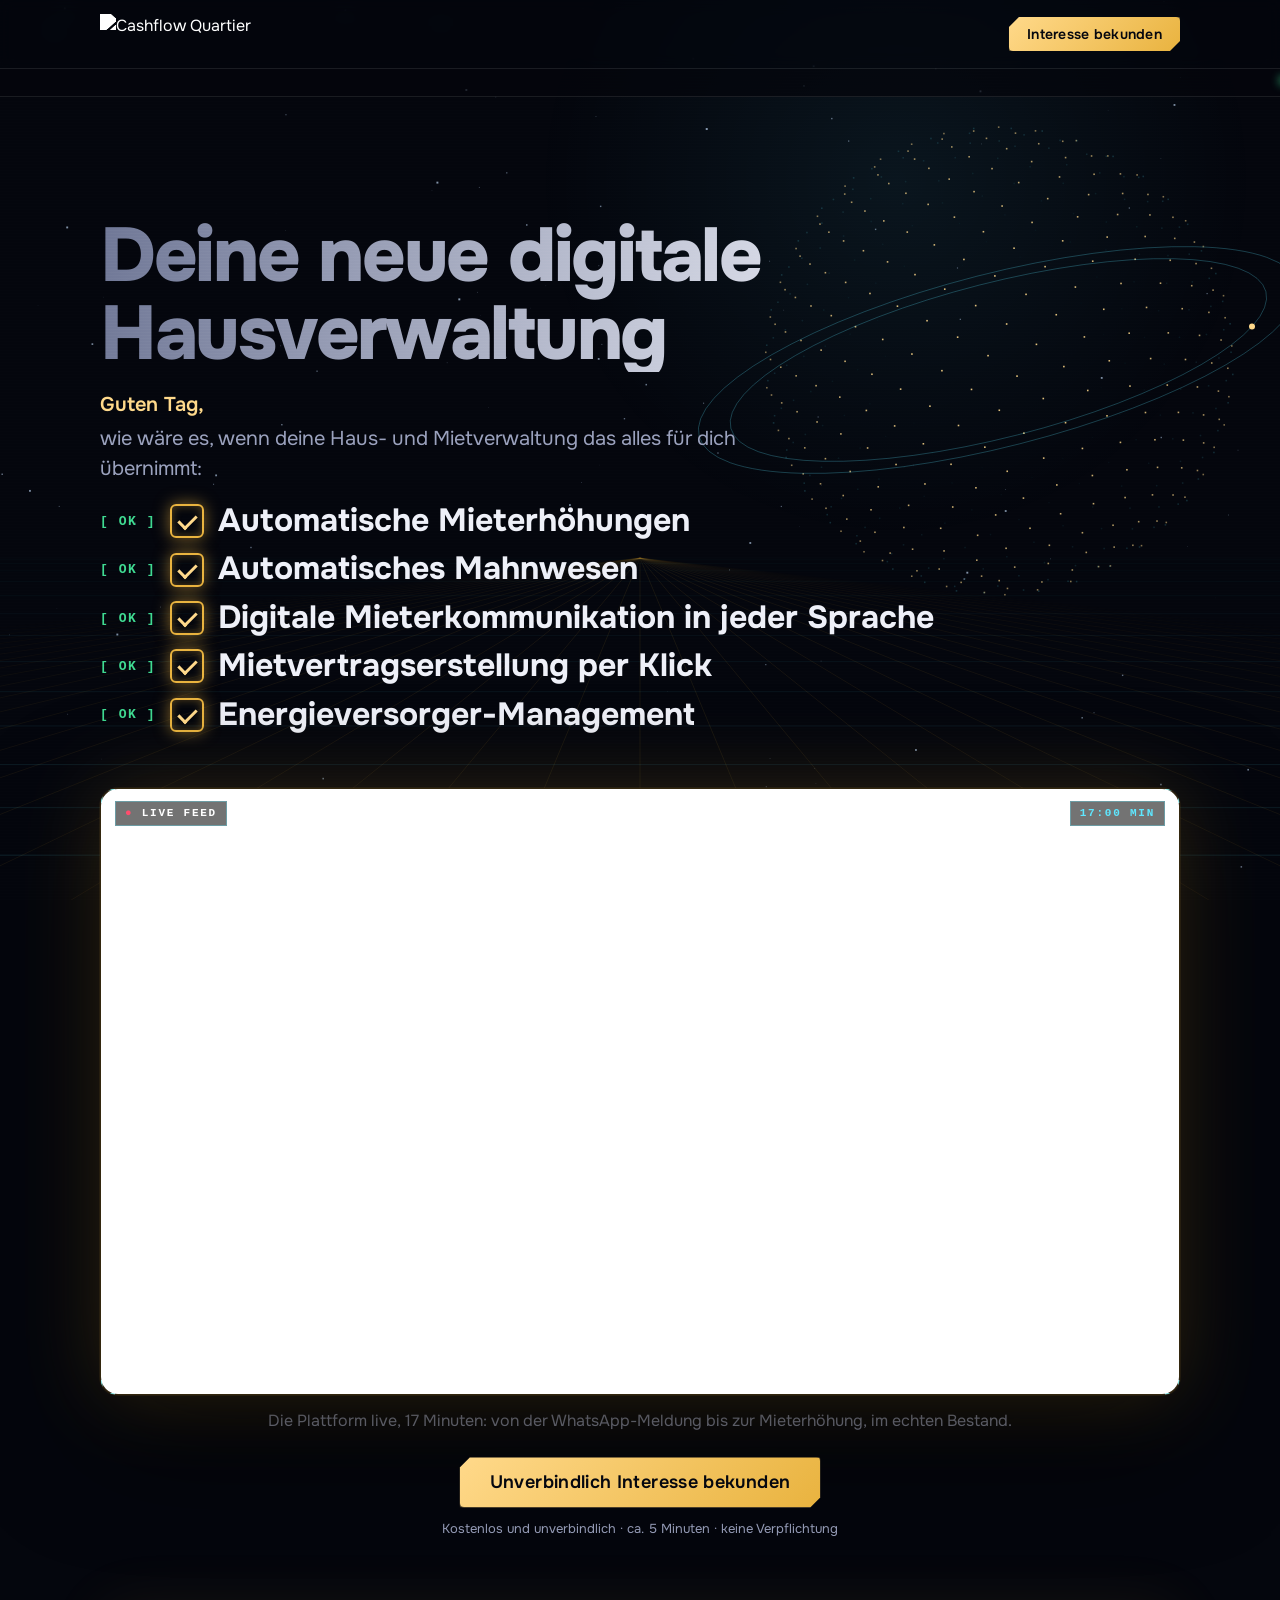
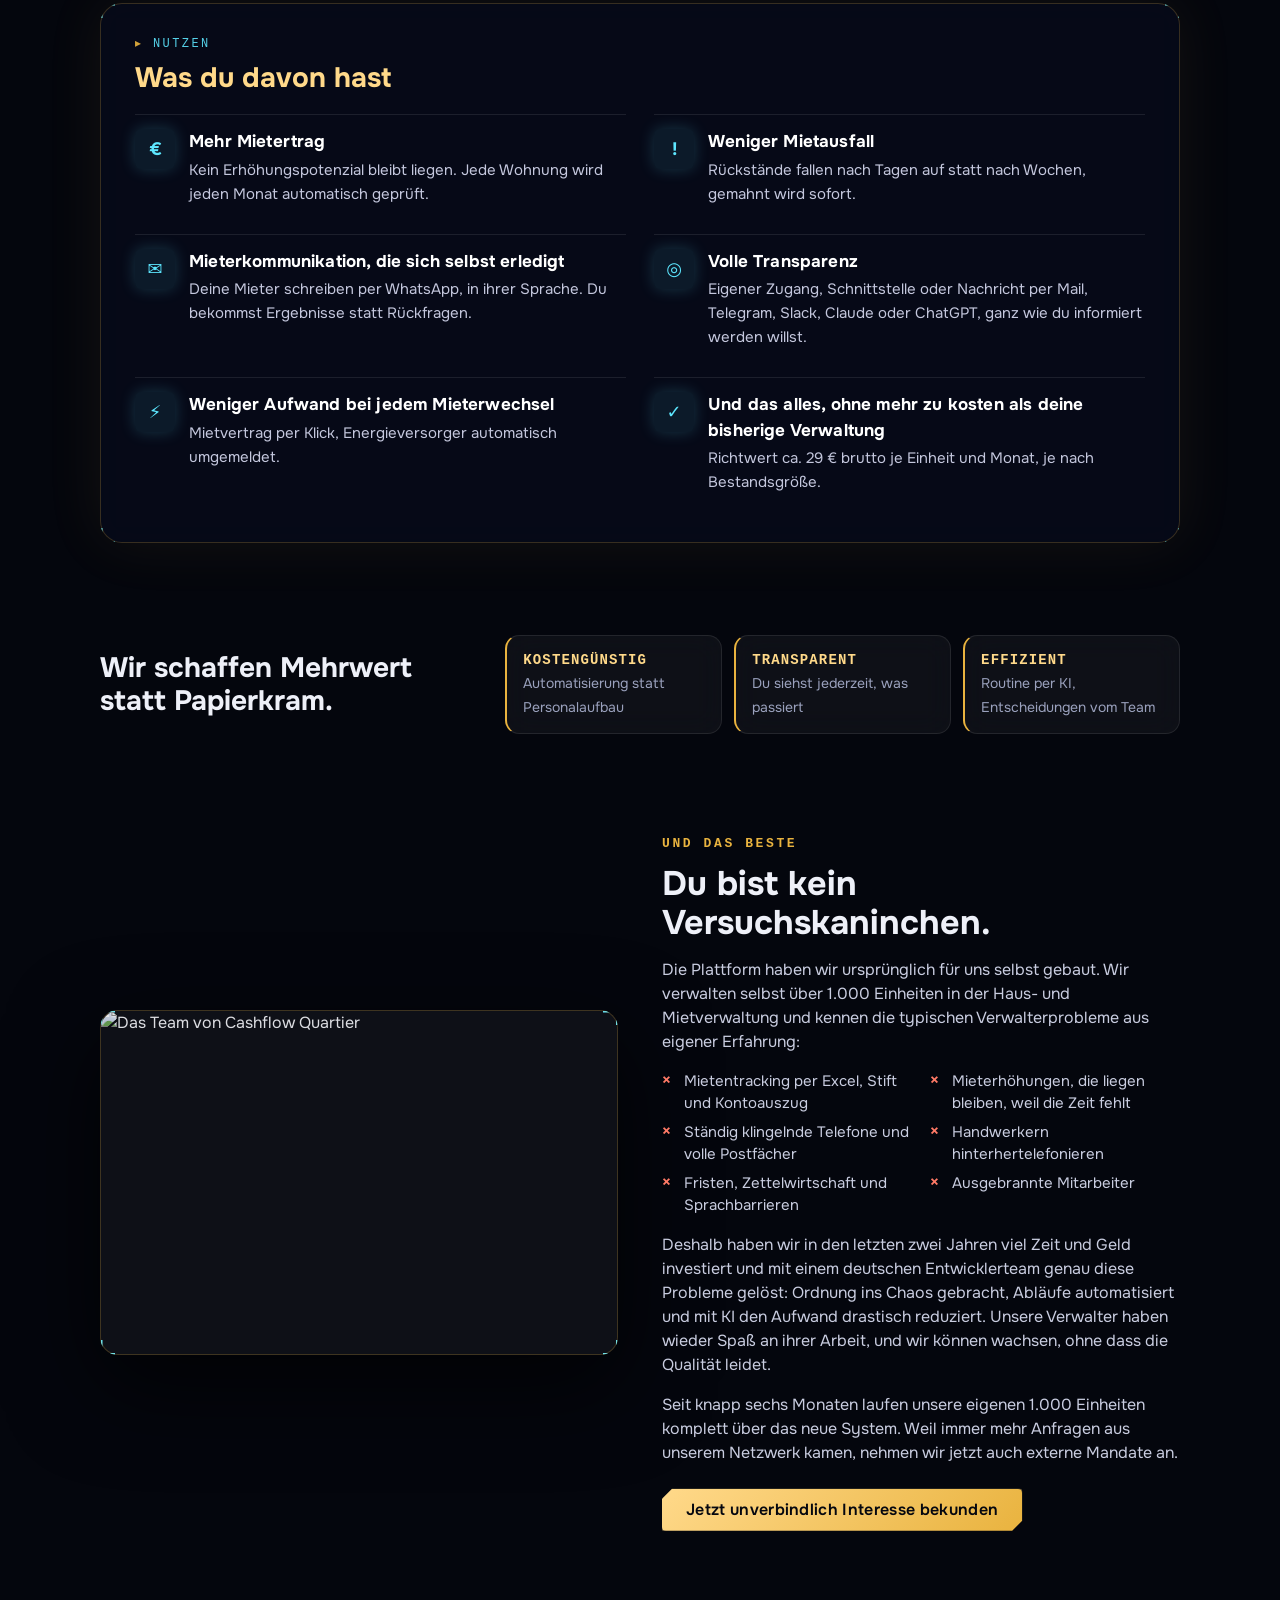
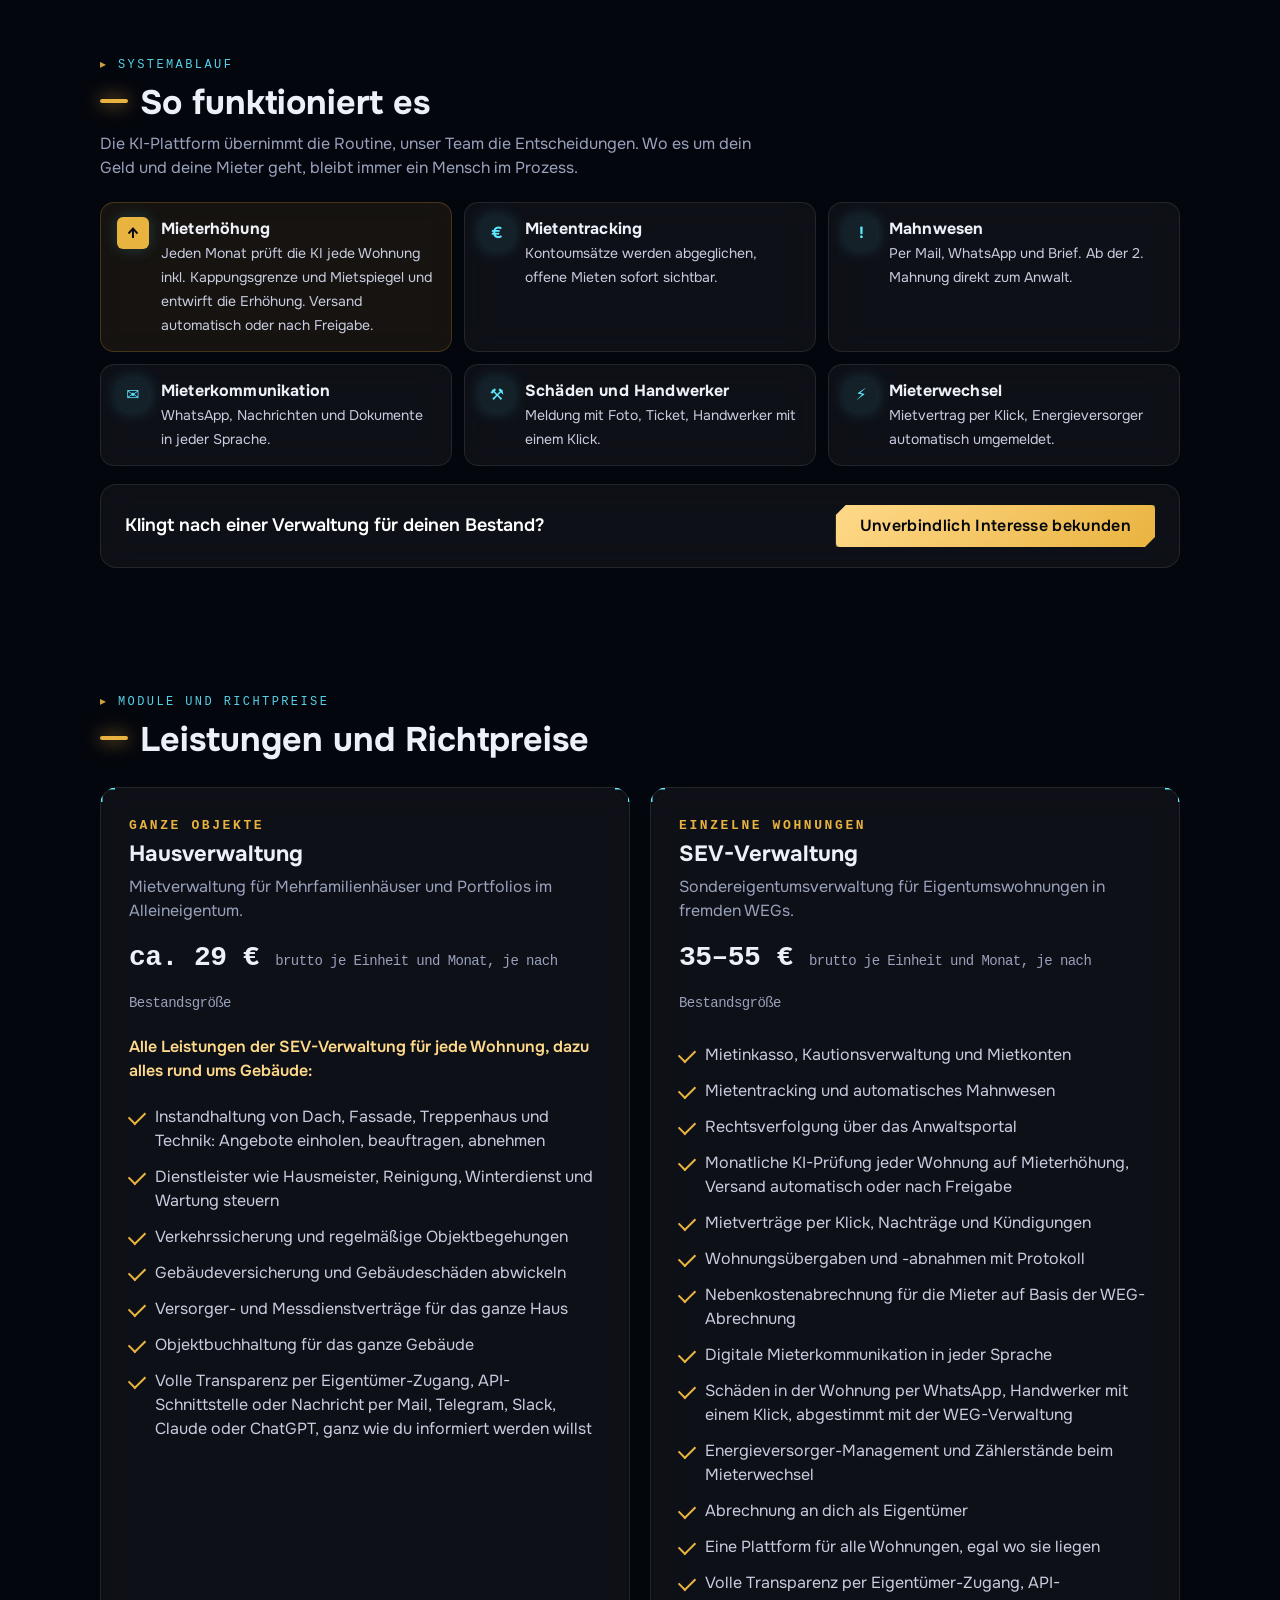
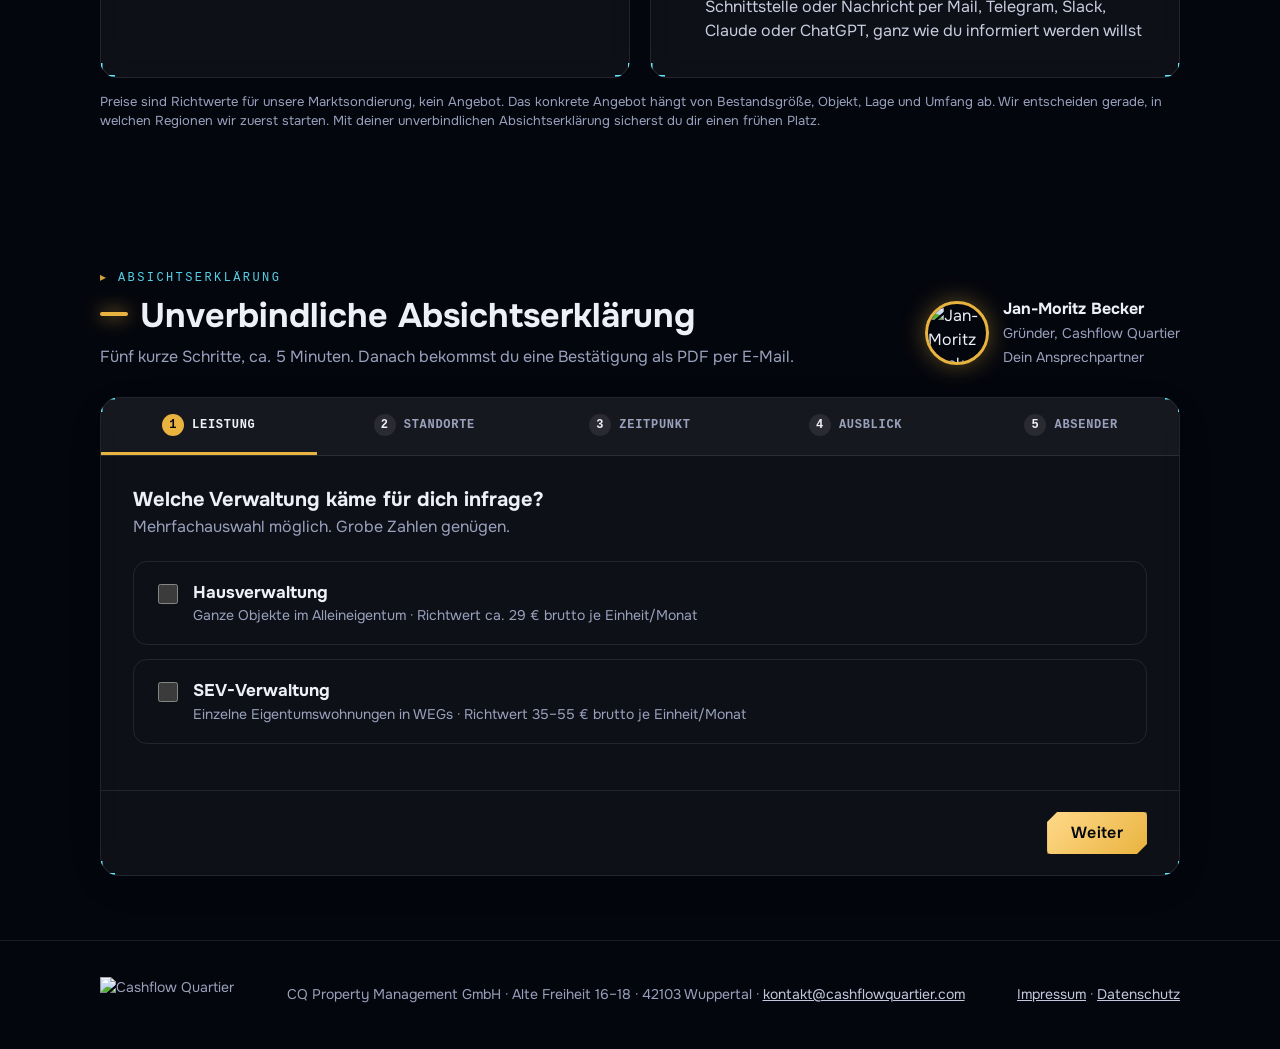
==== commit baa1ec27: "LOI-Seite: Leistungen der Wohnung zur SEV-Verwaltung, Sci-Fi-Ausbau der Cinematic-Variante Hausverwa" ====
--- a/loi-seite/cinematic.html
+++ b/loi-seite/cinematic.html
@@ -402,19 +402,14 @@
         <h3>Hausverwaltung</h3>
         <p style="color:var(--muted);margin:0">Mietverwaltung für Mehrfamilienhäuser und Portfolios im Alleineigentum.</p>
         <div class="price">ca. 29 € <small>brutto je Einheit und Monat, je nach Bestandsgröße</small></div>
-        <p class="incl">Alle digitalen Leistungen der SEV-Verwaltung, dazu die klassische Hausverwaltung:</p>
+        <p class="incl">Alle Leistungen der SEV-Verwaltung für jede Wohnung, dazu alles rund ums Gebäude:</p>
         <ul>
-          <li>Mietinkasso, Kautionsverwaltung und Mietkonten</li>
-          <li>Betriebskostenabrechnung für alle Mieter</li>
-          <li>Mietverträge, Nachträge und Kündigungen</li>
-          <li>Wohnungsübergaben und -abnahmen mit Protokoll</li>
-          <li>Instandhaltung: Handwerker beauftragen, Angebote einholen, Abnahme</li>
-          <li>Versicherungsschäden melden und abwickeln</li>
+          <li>Instandhaltung von Dach, Fassade, Treppenhaus und Technik: Angebote einholen, beauftragen, abnehmen</li>
           <li>Dienstleister wie Hausmeister, Reinigung, Winterdienst und Wartung steuern</li>
           <li>Verkehrssicherung und regelmäßige Objektbegehungen</li>
-          <li>Zählerstände, Versorgerverträge und Messdienstleister</li>
-          <li>Objektbuchhaltung und Abrechnung an dich als Eigentümer</li>
-          <li>Rechtsverfolgung über das Anwaltsportal</li>
+          <li>Gebäudeversicherung und Gebäudeschäden abwickeln</li>
+          <li>Versorger- und Messdienstverträge für das ganze Haus</li>
+          <li>Objektbuchhaltung für das ganze Gebäude</li>
           <li>Volle Transparenz per Eigentümer-Zugang, API-Schnittstelle oder Nachricht per Mail, Telegram, Slack, Claude oder ChatGPT, ganz wie du informiert werden willst</li>
         </ul>
       </div>
@@ -424,12 +419,17 @@
         <p style="color:var(--muted);margin:0">Sondereigentumsverwaltung für Eigentumswohnungen in fremden WEGs.</p>
         <div class="price">35–55 € <small>brutto je Einheit und Monat, je nach Bestandsgröße</small></div>
         <ul>
+          <li>Mietinkasso, Kautionsverwaltung und Mietkonten</li>
           <li>Mietentracking und automatisches Mahnwesen</li>
+          <li>Rechtsverfolgung über das Anwaltsportal</li>
           <li>Monatliche KI-Prüfung jeder Wohnung auf Mieterhöhung, Versand automatisch oder nach Freigabe</li>
+          <li>Mietverträge per Klick, Nachträge und Kündigungen</li>
+          <li>Wohnungsübergaben und -abnahmen mit Protokoll</li>
+          <li>Nebenkostenabrechnung für die Mieter auf Basis der WEG-Abrechnung</li>
           <li>Digitale Mieterkommunikation in jeder Sprache</li>
-          <li>Mietvertragserstellung per Klick</li>
-          <li>Schäden und Handwerker per WhatsApp, abgestimmt mit der WEG-Verwaltung</li>
-          <li>Energieversorger-Management beim Mieterwechsel</li>
+          <li>Schäden in der Wohnung per WhatsApp, Handwerker mit einem Klick, abgestimmt mit der WEG-Verwaltung</li>
+          <li>Energieversorger-Management und Zählerstände beim Mieterwechsel</li>
+          <li>Abrechnung an dich als Eigentümer</li>
           <li>Eine Plattform für alle Wohnungen, egal wo sie liegen</li>
           <li>Volle Transparenz per Eigentümer-Zugang, API-Schnittstelle oder Nachricht per Mail, Telegram, Slack, Claude oder ChatGPT, ganz wie du informiert werden willst</li>
         </ul>
--- a/loi-seite/assets/cinematic.css
+++ b/loi-seite/assets/cinematic.css
@@ -8,8 +8,7 @@
   color-scheme:dark;
 }
 body.cine{background:var(--c-void);color:var(--c-text)}
-#stage{position:fixed;inset:0;width:100%;height:100%;z-index:0;pointer-events:none}
-body.cine > *:not(#stage){position:relative;z-index:1}
+#stage{position:fixed;inset:0;width:100%;height:100%;z-index:-1;pointer-events:none}
 body.cine header{background:rgba(4,6,13,.7);border-bottom:1px solid var(--c-line);position:sticky}
 body.cine header img{filter:brightness(0) invert(1)}
 .cine .btn-gold{background:linear-gradient(135deg,var(--c-gold-2),var(--c-gold));color:#05070f;box-shadow:0 0 0 1px rgba(255,217,138,.4),0 10px 40px rgba(233,179,63,.35)}
@@ -90,3 +89,54 @@
 /* Einblenden beim Scrollen: Inhalt bleibt sichtbar, nur die Bewegung startet beim Hineinscrollen */
 .cine .reveal.in{animation:rise .8s cubic-bezier(.2,.7,.2,1) both}
 @media (prefers-reduced-motion:reduce){.cine .kicker,.cine .checks li,.cine .player:before,.cine .reveal.in{animation:none}}
+
+/* ===== Sci-Fi-Ebene (v2) =====
+   HUD-Look: Mono-Labels, Eckklammern, Scanlines, Cyan als Datenfarbe neben dem Gold. */
+:root{--c-cyan:#5ee7ff;--c-cyan-dim:rgba(94,231,255,.35);--mono:ui-monospace,"SFMono-Regular","JetBrains Mono",Menlo,Consolas,monospace}
+body.cine:after{content:"";position:fixed;inset:0;z-index:2;pointer-events:none;
+  background:repeating-linear-gradient(0deg,rgba(255,255,255,.025) 0 1px,transparent 1px 3px);mix-blend-mode:overlay}
+body.cine:before{content:"";position:fixed;inset:0;z-index:-1;pointer-events:none;
+  background:radial-gradient(600px circle at var(--mx,70%) var(--my,20%),rgba(94,231,255,.07),transparent 60%)}
+.hud-ticker,body.cine .hud-ticker{position:sticky;top:68px;z-index:19;overflow:hidden;border-bottom:1px solid var(--c-line);background:rgba(4,6,13,.75);
+  font:500 11px/1 var(--mono);letter-spacing:.14em;color:var(--c-cyan);white-space:nowrap;padding:8px 0}
+.hud-ticker span{display:inline-block;padding-left:100%;animation:tick 38s linear infinite}
+.hud-ticker i{display:inline-block;width:7px;height:7px;border-radius:50%;background:#46f2a0;box-shadow:0 0 10px #46f2a0;margin:0 8px 1px 0;font-style:normal}
+@keyframes tick{to{transform:translateX(-100%)}}
+.hud-label{display:block;font:500 12px/1 var(--mono);letter-spacing:.2em;text-transform:uppercase;color:var(--c-cyan);margin-bottom:12px;opacity:.9}
+.hud-label:before{content:"▸ ";color:var(--c-gold)}
+.cine .kicker{position:relative}
+.cine .kicker.glitch{animation:sheen 9s linear infinite,glitch 1.2s steps(2) 1}
+@keyframes glitch{0%{text-shadow:2px 0 var(--c-cyan),-2px 0 #ff4d6d;transform:translateX(1px)}20%{text-shadow:-3px 0 var(--c-cyan),3px 0 #ff4d6d;transform:translateX(-2px)}40%{text-shadow:none;transform:none}60%{text-shadow:1px 0 var(--c-cyan);transform:skewX(-4deg)}100%{text-shadow:none;transform:none}}
+.cine .checks li{font-family:inherit}
+.cine .checks .ok{font:600 13px/1 var(--mono);color:#46f2a0;letter-spacing:.12em;min-width:54px;opacity:.9}
+/* Eckklammern an Paneelen */
+.cine .gains-box,.cine .player,.cine .formbox,.cine .team figure,.cine .services .card{--k:14px;
+  background-image:
+   linear-gradient(var(--c-cyan),var(--c-cyan)),linear-gradient(var(--c-cyan),var(--c-cyan)),
+   linear-gradient(var(--c-cyan),var(--c-cyan)),linear-gradient(var(--c-cyan),var(--c-cyan)),
+   linear-gradient(var(--c-cyan),var(--c-cyan)),linear-gradient(var(--c-cyan),var(--c-cyan)),
+   linear-gradient(var(--c-cyan),var(--c-cyan)),linear-gradient(var(--c-cyan),var(--c-cyan));
+  background-size:var(--k) 1.5px,1.5px var(--k),var(--k) 1.5px,1.5px var(--k),var(--k) 1.5px,1.5px var(--k),var(--k) 1.5px,1.5px var(--k);
+  background-position:top left,top left,top right,top right,bottom left,bottom left,bottom right,bottom right;
+  background-repeat:no-repeat;background-color:var(--c-glass)}
+.cine .player{background-color:#000}
+.cine .gains-box{background-color:rgba(8,12,28,.72)}
+/* Video als Monitor */
+.feed{position:absolute;z-index:3;top:12px;left:14px;font:600 11px/1 var(--mono);letter-spacing:.16em;color:#fff;background:rgba(0,0,0,.55);padding:6px 9px;border:1px solid var(--c-cyan-dim)}
+.feed b{color:#ff4d6d;animation:blink 1.4s steps(1) infinite}
+@keyframes blink{50%{opacity:0}}
+.feed-r{left:auto;right:14px;color:var(--c-cyan)}
+/* Buttons mit abgeschrägten Ecken */
+.cine .btn{border-radius:4px;clip-path:polygon(10px 0,100% 0,100% calc(100% - 10px),calc(100% - 10px) 100%,0 100%,0 10px)}
+.cine .btn-gold{letter-spacing:.02em}
+.cine .ck,.cine .gi,.cine .ti{border-radius:6px}
+.cine .gi,.cine .ti{color:var(--c-cyan);background:rgba(94,231,255,.08);box-shadow:0 0 16px rgba(94,231,255,.2)}
+.cine .t.feat .ti{background:var(--c-gold);color:#05070f}
+.cine .g b,.cine .t b{letter-spacing:.01em}
+.cine .vrow b{font-family:var(--mono);letter-spacing:.08em;text-transform:uppercase;font-size:14px}
+.cine .price{font-family:var(--mono);letter-spacing:-.02em}
+.cine .steps button{font-family:var(--mono);letter-spacing:.06em;text-transform:uppercase;font-size:12px}
+.cine .eyebrow{font-family:var(--mono);letter-spacing:.2em}
+.cine .checks .ok{white-space:nowrap}
+@media (max-width:640px){.hud-ticker,body.cine .hud-ticker{top:64px}.cine .checks .ok{display:none}}
+@media (prefers-reduced-motion:reduce){.hud-ticker span,.cine .kicker.glitch,.feed b{animation:none}.hud-ticker span{padding-left:16px}}
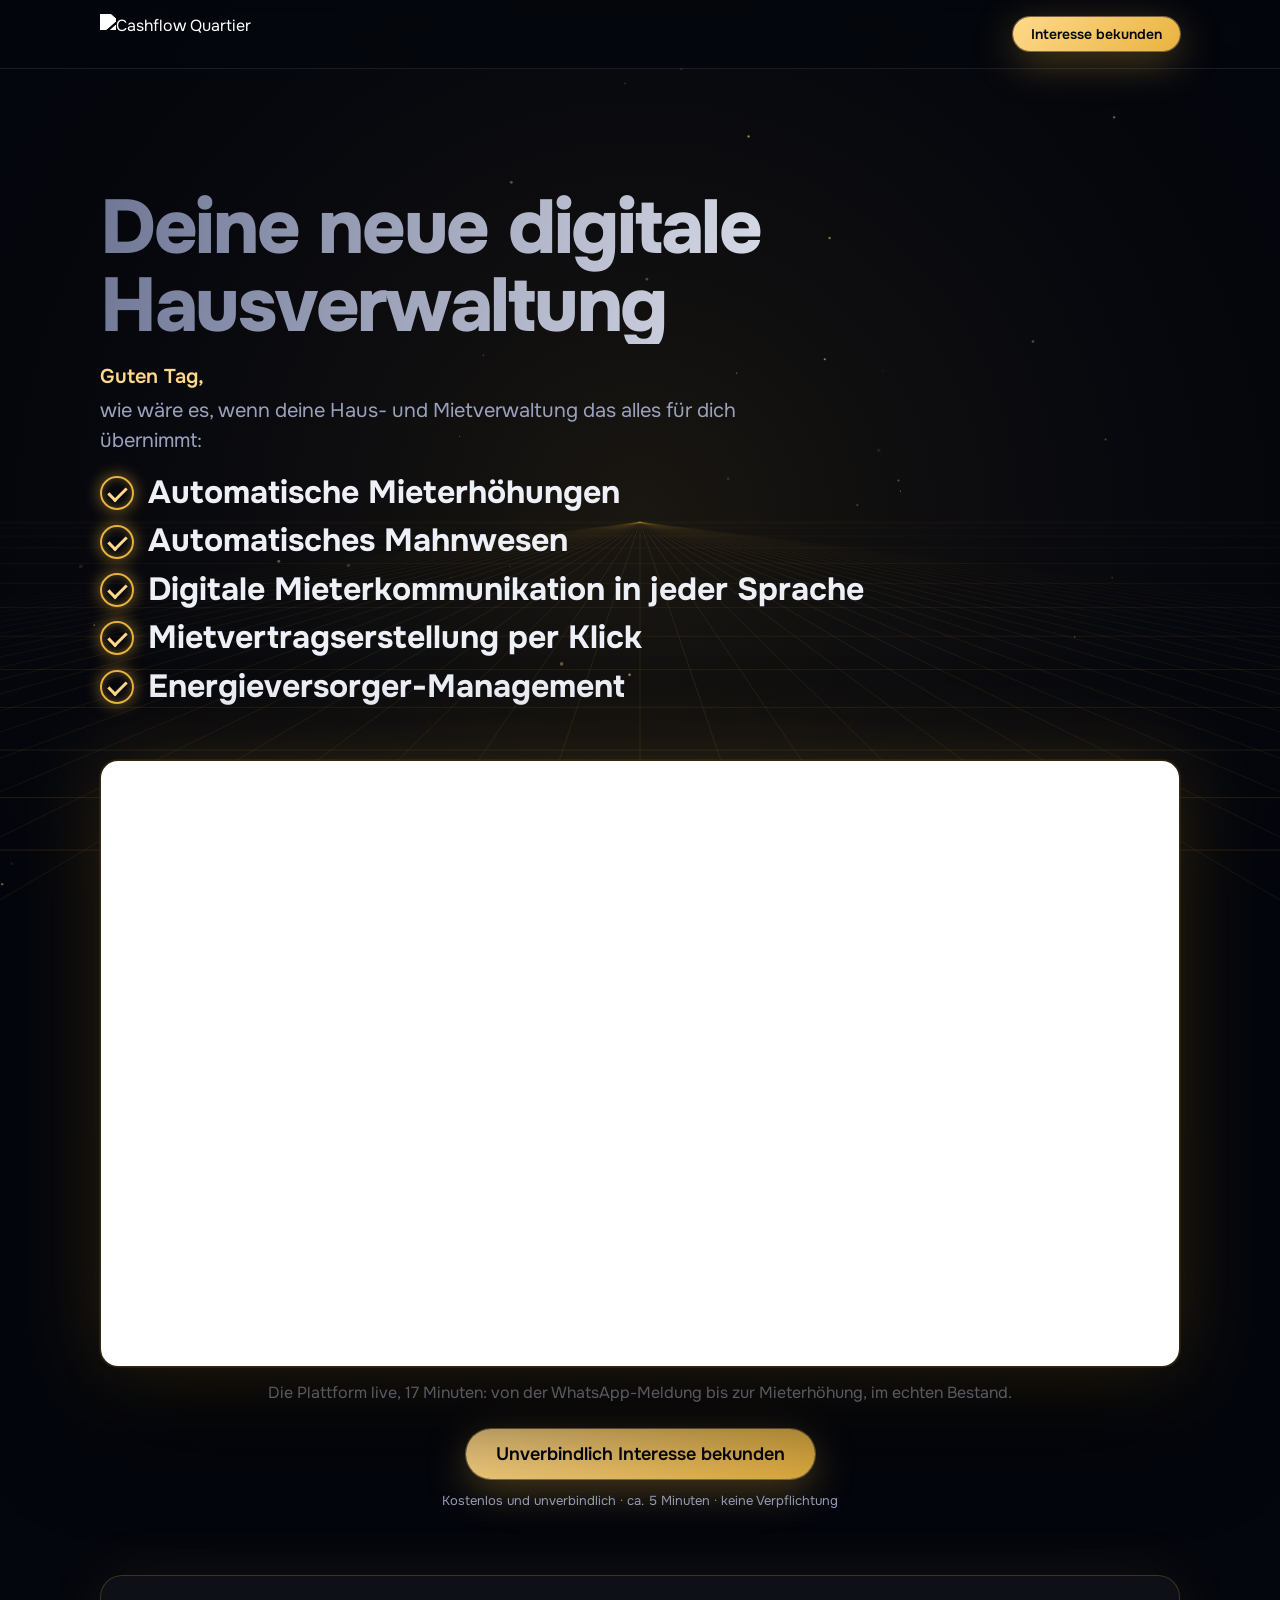
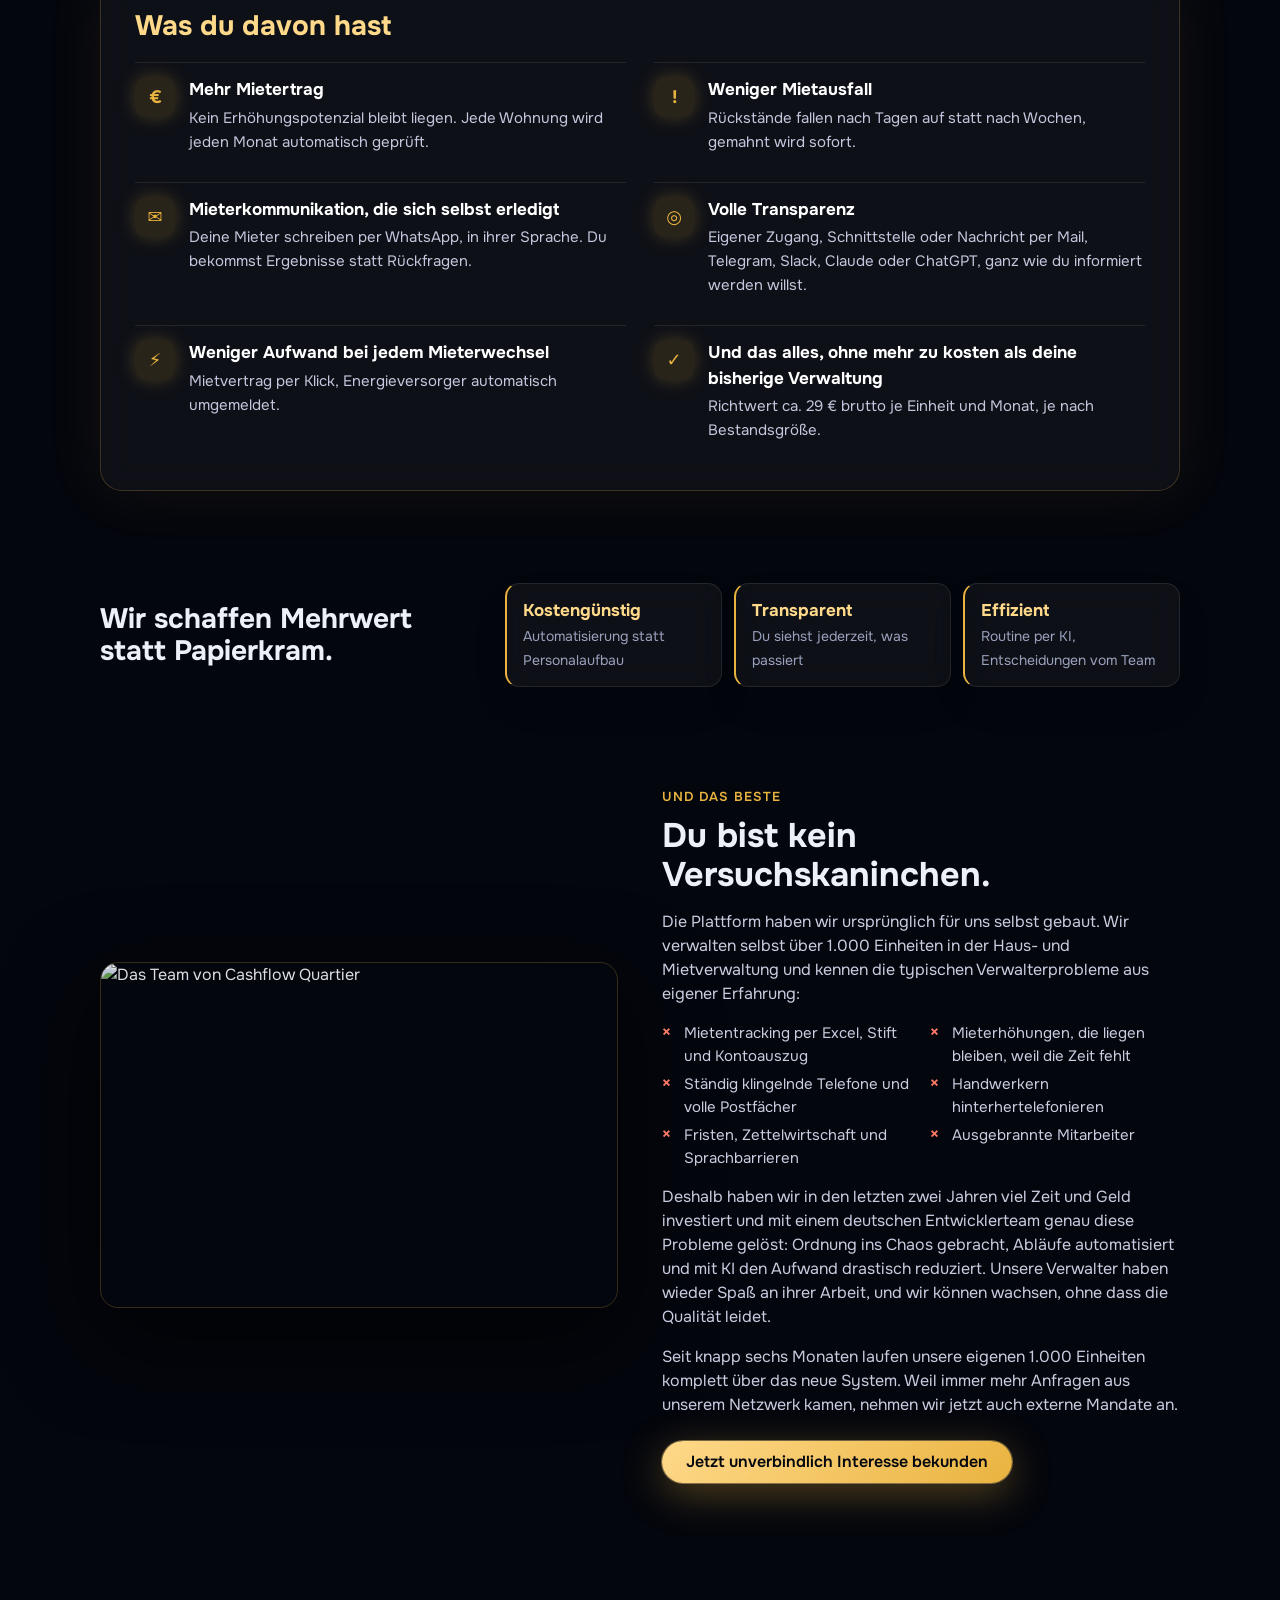
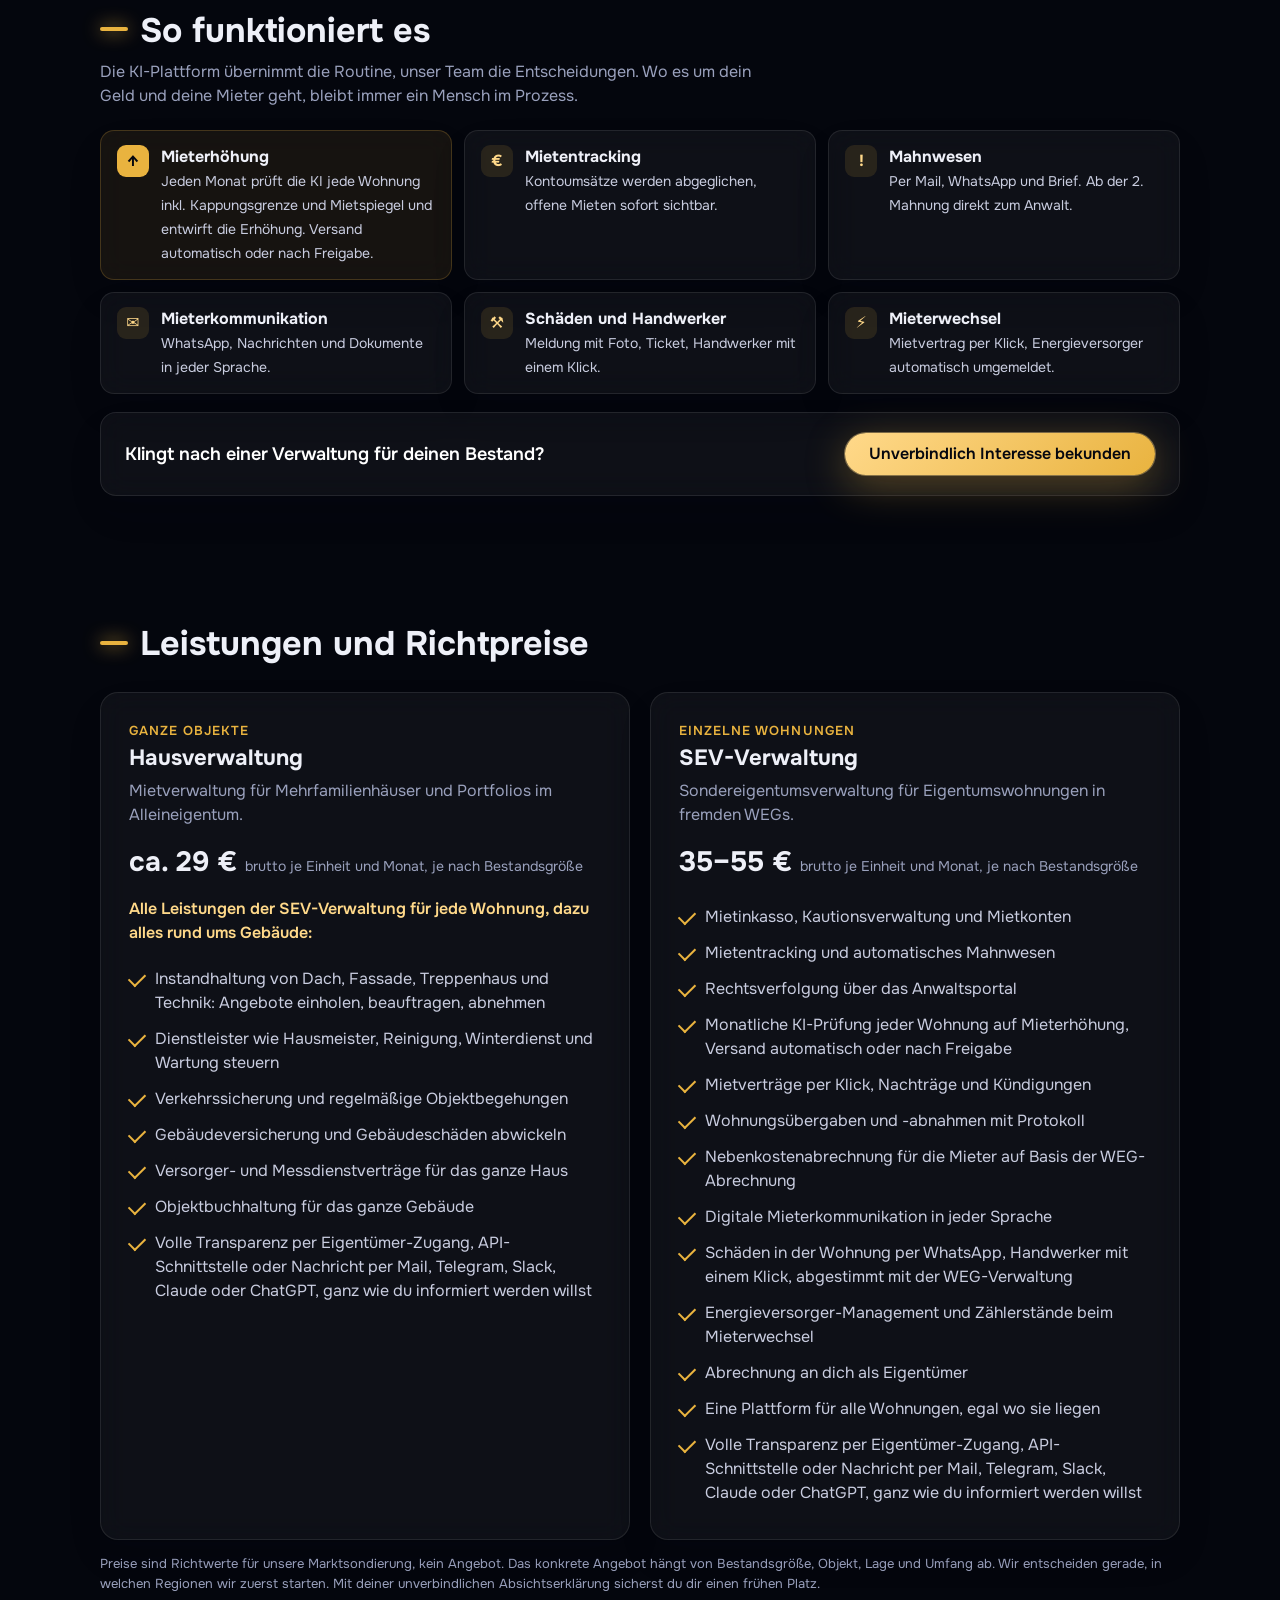
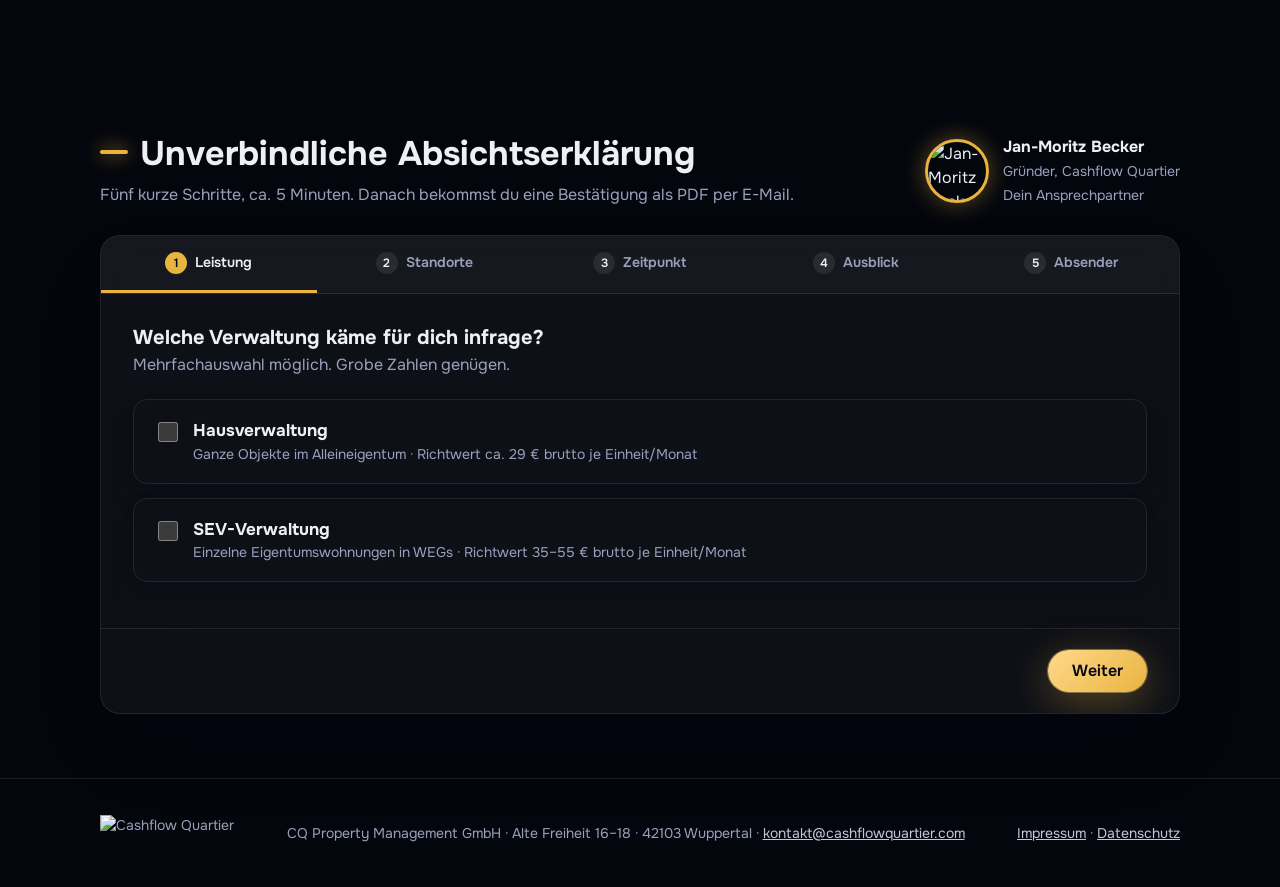
==== commit 4947ead3: "LOI-Seite: Cinematic-Variante zurück auf vorherigen Look, Hover-Effekte und weiche Schatten Sci-Fi-E" ====
--- a/loi-seite/cinematic.html
+++ b/loi-seite/cinematic.html
@@ -288,6 +288,36 @@
 .incl{font-weight:600;margin:14px 0 0;color:var(--navy)}
 @media (max-width:900px){.glist,.tiles{grid-template-columns:1fr}}
 @media (prefers-reduced-motion:reduce){.g.in,.g.in .gi{animation:none}}
+
+/* ===== Hover-Effekte und weiche Schatten =====
+   Anklickbares wird beim Drüberfahren leicht größer; Kästen haben mehrlagige, weiche Schatten. */
+:root{--shadow-soft:0 1px 2px rgba(11,18,48,.04),0 6px 16px rgba(11,18,48,.05),0 18px 40px rgba(11,18,48,.06);
+      --shadow-lift:0 2px 4px rgba(11,18,48,.05),0 12px 28px rgba(11,18,48,.08),0 30px 60px rgba(11,18,48,.08)}
+.btn{transition:transform .2s cubic-bezier(.2,.7,.2,1),box-shadow .2s,background .2s,border-color .2s}
+.btn:hover{transform:scale(1.045)}
+.btn-gold:hover{transform:scale(1.045);box-shadow:0 10px 28px rgba(233,179,63,.38)}
+.btn:active{transform:scale(.98)}
+.btn[disabled]:hover{transform:none}
+.chips span{transition:transform .18s cubic-bezier(.2,.7,.2,1),background .15s,border-color .15s,color .15s}
+.chips label:hover span{transform:scale(1.06);border-color:var(--navy-2)}
+.steps button{transition:transform .18s,color .15s}
+.steps button:hover{transform:scale(1.04)}
+.svc{transition:transform .2s cubic-bezier(.2,.7,.2,1),box-shadow .2s,border-color .15s,background .15s}
+.svc:hover{transform:scale(1.01)}
+.add,.del{transition:transform .18s}
+.add:hover,.del:hover{transform:scale(1.06)}
+header img{transition:transform .2s}
+header a:hover img{transform:scale(1.04)}
+footer a{transition:color .15s}
+.card,.t,.vrow div,.values3 div,.gains-box,.formbox,.player,.team figure,.cta-line,.svc{box-shadow:var(--shadow-soft)}
+.card,.t,.vrow div{border-color:rgba(11,18,48,.06);transition:transform .25s cubic-bezier(.2,.7,.2,1),box-shadow .25s}
+.card:hover,.t:hover,.vrow div:hover{transform:translateY(-3px);box-shadow:var(--shadow-lift)}
+.gains-box{box-shadow:0 2px 6px rgba(11,18,48,.08),0 20px 50px rgba(11,18,48,.18),0 40px 90px rgba(11,18,48,.12)}
+.formbox{box-shadow:0 2px 6px rgba(11,18,48,.04),0 16px 40px rgba(11,18,48,.07),0 40px 80px rgba(11,18,48,.06);border-color:rgba(11,18,48,.06)}
+.team figure{box-shadow:0 4px 10px rgba(11,18,48,.06),0 24px 60px rgba(11,18,48,.12)}
+.person img{box-shadow:0 6px 18px rgba(11,18,48,.15)}
+@media (hover:none){.btn:hover,.chips label:hover span,.steps button:hover,.svc:hover,.card:hover,.t:hover,.vrow div:hover{transform:none}}
+@media (prefers-reduced-motion:reduce){.btn,.chips span,.svc,.card,.t,.vrow div{transition:none}.btn:hover,.card:hover,.t:hover,.vrow div:hover,.svc:hover,.chips label:hover span{transform:none}}
 </style>
 <link rel="stylesheet" href="assets/cinematic.css">
 </head>
--- a/loi-seite/assets/cinematic.css
+++ b/loi-seite/assets/cinematic.css
@@ -9,7 +9,7 @@
 }
 body.cine{background:var(--c-void);color:var(--c-text)}
 #stage{position:fixed;inset:0;width:100%;height:100%;z-index:-1;pointer-events:none}
-body.cine header{background:rgba(4,6,13,.7);border-bottom:1px solid var(--c-line);position:sticky}
+body.cine header{background:rgba(4,6,13,.7);border-bottom:1px solid var(--c-line)}
 body.cine header img{filter:brightness(0) invert(1)}
 .cine .btn-gold{background:linear-gradient(135deg,var(--c-gold-2),var(--c-gold));color:#05070f;box-shadow:0 0 0 1px rgba(255,217,138,.4),0 10px 40px rgba(233,179,63,.35)}
 .cine .btn-gold:hover{box-shadow:0 0 0 1px rgba(255,217,138,.7),0 14px 60px rgba(233,179,63,.55)}
@@ -90,53 +90,7 @@
 .cine .reveal.in{animation:rise .8s cubic-bezier(.2,.7,.2,1) both}
 @media (prefers-reduced-motion:reduce){.cine .kicker,.cine .checks li,.cine .player:before,.cine .reveal.in{animation:none}}
 
-/* ===== Sci-Fi-Ebene (v2) =====
-   HUD-Look: Mono-Labels, Eckklammern, Scanlines, Cyan als Datenfarbe neben dem Gold. */
-:root{--c-cyan:#5ee7ff;--c-cyan-dim:rgba(94,231,255,.35);--mono:ui-monospace,"SFMono-Regular","JetBrains Mono",Menlo,Consolas,monospace}
-body.cine:after{content:"";position:fixed;inset:0;z-index:2;pointer-events:none;
-  background:repeating-linear-gradient(0deg,rgba(255,255,255,.025) 0 1px,transparent 1px 3px);mix-blend-mode:overlay}
-body.cine:before{content:"";position:fixed;inset:0;z-index:-1;pointer-events:none;
-  background:radial-gradient(600px circle at var(--mx,70%) var(--my,20%),rgba(94,231,255,.07),transparent 60%)}
-.hud-ticker,body.cine .hud-ticker{position:sticky;top:68px;z-index:19;overflow:hidden;border-bottom:1px solid var(--c-line);background:rgba(4,6,13,.75);
-  font:500 11px/1 var(--mono);letter-spacing:.14em;color:var(--c-cyan);white-space:nowrap;padding:8px 0}
-.hud-ticker span{display:inline-block;padding-left:100%;animation:tick 38s linear infinite}
-.hud-ticker i{display:inline-block;width:7px;height:7px;border-radius:50%;background:#46f2a0;box-shadow:0 0 10px #46f2a0;margin:0 8px 1px 0;font-style:normal}
-@keyframes tick{to{transform:translateX(-100%)}}
-.hud-label{display:block;font:500 12px/1 var(--mono);letter-spacing:.2em;text-transform:uppercase;color:var(--c-cyan);margin-bottom:12px;opacity:.9}
-.hud-label:before{content:"▸ ";color:var(--c-gold)}
-.cine .kicker{position:relative}
-.cine .kicker.glitch{animation:sheen 9s linear infinite,glitch 1.2s steps(2) 1}
-@keyframes glitch{0%{text-shadow:2px 0 var(--c-cyan),-2px 0 #ff4d6d;transform:translateX(1px)}20%{text-shadow:-3px 0 var(--c-cyan),3px 0 #ff4d6d;transform:translateX(-2px)}40%{text-shadow:none;transform:none}60%{text-shadow:1px 0 var(--c-cyan);transform:skewX(-4deg)}100%{text-shadow:none;transform:none}}
-.cine .checks li{font-family:inherit}
-.cine .checks .ok{font:600 13px/1 var(--mono);color:#46f2a0;letter-spacing:.12em;min-width:54px;opacity:.9}
-/* Eckklammern an Paneelen */
-.cine .gains-box,.cine .player,.cine .formbox,.cine .team figure,.cine .services .card{--k:14px;
-  background-image:
-   linear-gradient(var(--c-cyan),var(--c-cyan)),linear-gradient(var(--c-cyan),var(--c-cyan)),
-   linear-gradient(var(--c-cyan),var(--c-cyan)),linear-gradient(var(--c-cyan),var(--c-cyan)),
-   linear-gradient(var(--c-cyan),var(--c-cyan)),linear-gradient(var(--c-cyan),var(--c-cyan)),
-   linear-gradient(var(--c-cyan),var(--c-cyan)),linear-gradient(var(--c-cyan),var(--c-cyan));
-  background-size:var(--k) 1.5px,1.5px var(--k),var(--k) 1.5px,1.5px var(--k),var(--k) 1.5px,1.5px var(--k),var(--k) 1.5px,1.5px var(--k);
-  background-position:top left,top left,top right,top right,bottom left,bottom left,bottom right,bottom right;
-  background-repeat:no-repeat;background-color:var(--c-glass)}
-.cine .player{background-color:#000}
-.cine .gains-box{background-color:rgba(8,12,28,.72)}
-/* Video als Monitor */
-.feed{position:absolute;z-index:3;top:12px;left:14px;font:600 11px/1 var(--mono);letter-spacing:.16em;color:#fff;background:rgba(0,0,0,.55);padding:6px 9px;border:1px solid var(--c-cyan-dim)}
-.feed b{color:#ff4d6d;animation:blink 1.4s steps(1) infinite}
-@keyframes blink{50%{opacity:0}}
-.feed-r{left:auto;right:14px;color:var(--c-cyan)}
-/* Buttons mit abgeschrägten Ecken */
-.cine .btn{border-radius:4px;clip-path:polygon(10px 0,100% 0,100% calc(100% - 10px),calc(100% - 10px) 100%,0 100%,0 10px)}
-.cine .btn-gold{letter-spacing:.02em}
-.cine .ck,.cine .gi,.cine .ti{border-radius:6px}
-.cine .gi,.cine .ti{color:var(--c-cyan);background:rgba(94,231,255,.08);box-shadow:0 0 16px rgba(94,231,255,.2)}
-.cine .t.feat .ti{background:var(--c-gold);color:#05070f}
-.cine .g b,.cine .t b{letter-spacing:.01em}
-.cine .vrow b{font-family:var(--mono);letter-spacing:.08em;text-transform:uppercase;font-size:14px}
-.cine .price{font-family:var(--mono);letter-spacing:-.02em}
-.cine .steps button{font-family:var(--mono);letter-spacing:.06em;text-transform:uppercase;font-size:12px}
-.cine .eyebrow{font-family:var(--mono);letter-spacing:.2em}
-.cine .checks .ok{white-space:nowrap}
-@media (max-width:640px){.hud-ticker,body.cine .hud-ticker{top:64px}.cine .checks .ok{display:none}}
-@media (prefers-reduced-motion:reduce){.hud-ticker span,.cine .kicker.glitch,.feed b{animation:none}.hud-ticker span{padding-left:16px}}
+/* Hover: anklickbare Elemente leicht vergrößern (dunkle Variante: dazu goldenes Leuchten) */
+.cine .chips label:hover span{border-color:var(--c-edge)}
+.cine .svc .top:hover{background:rgba(255,255,255,.02)}
+.cine .card:hover,.cine .t:hover,.cine .vrow div:hover{border-color:var(--c-edge);box-shadow:0 0 40px rgba(233,179,63,.10)}
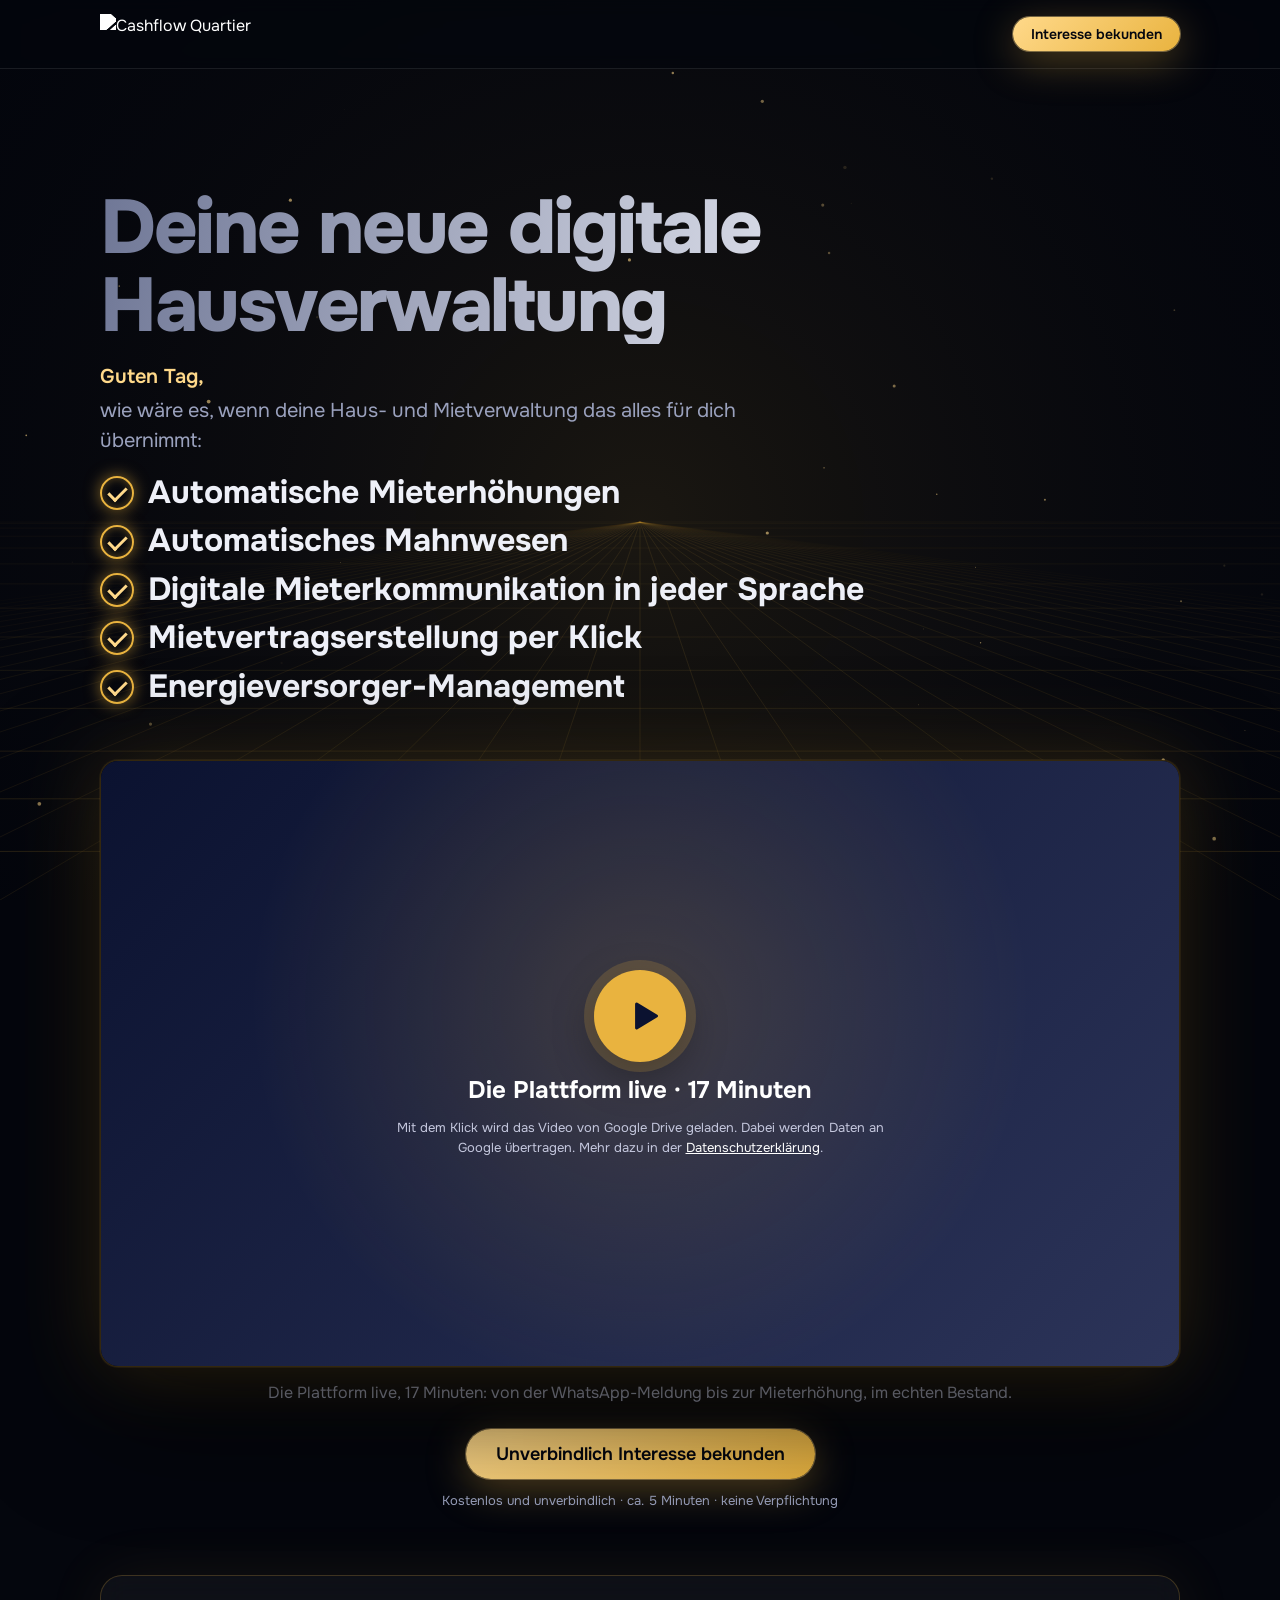
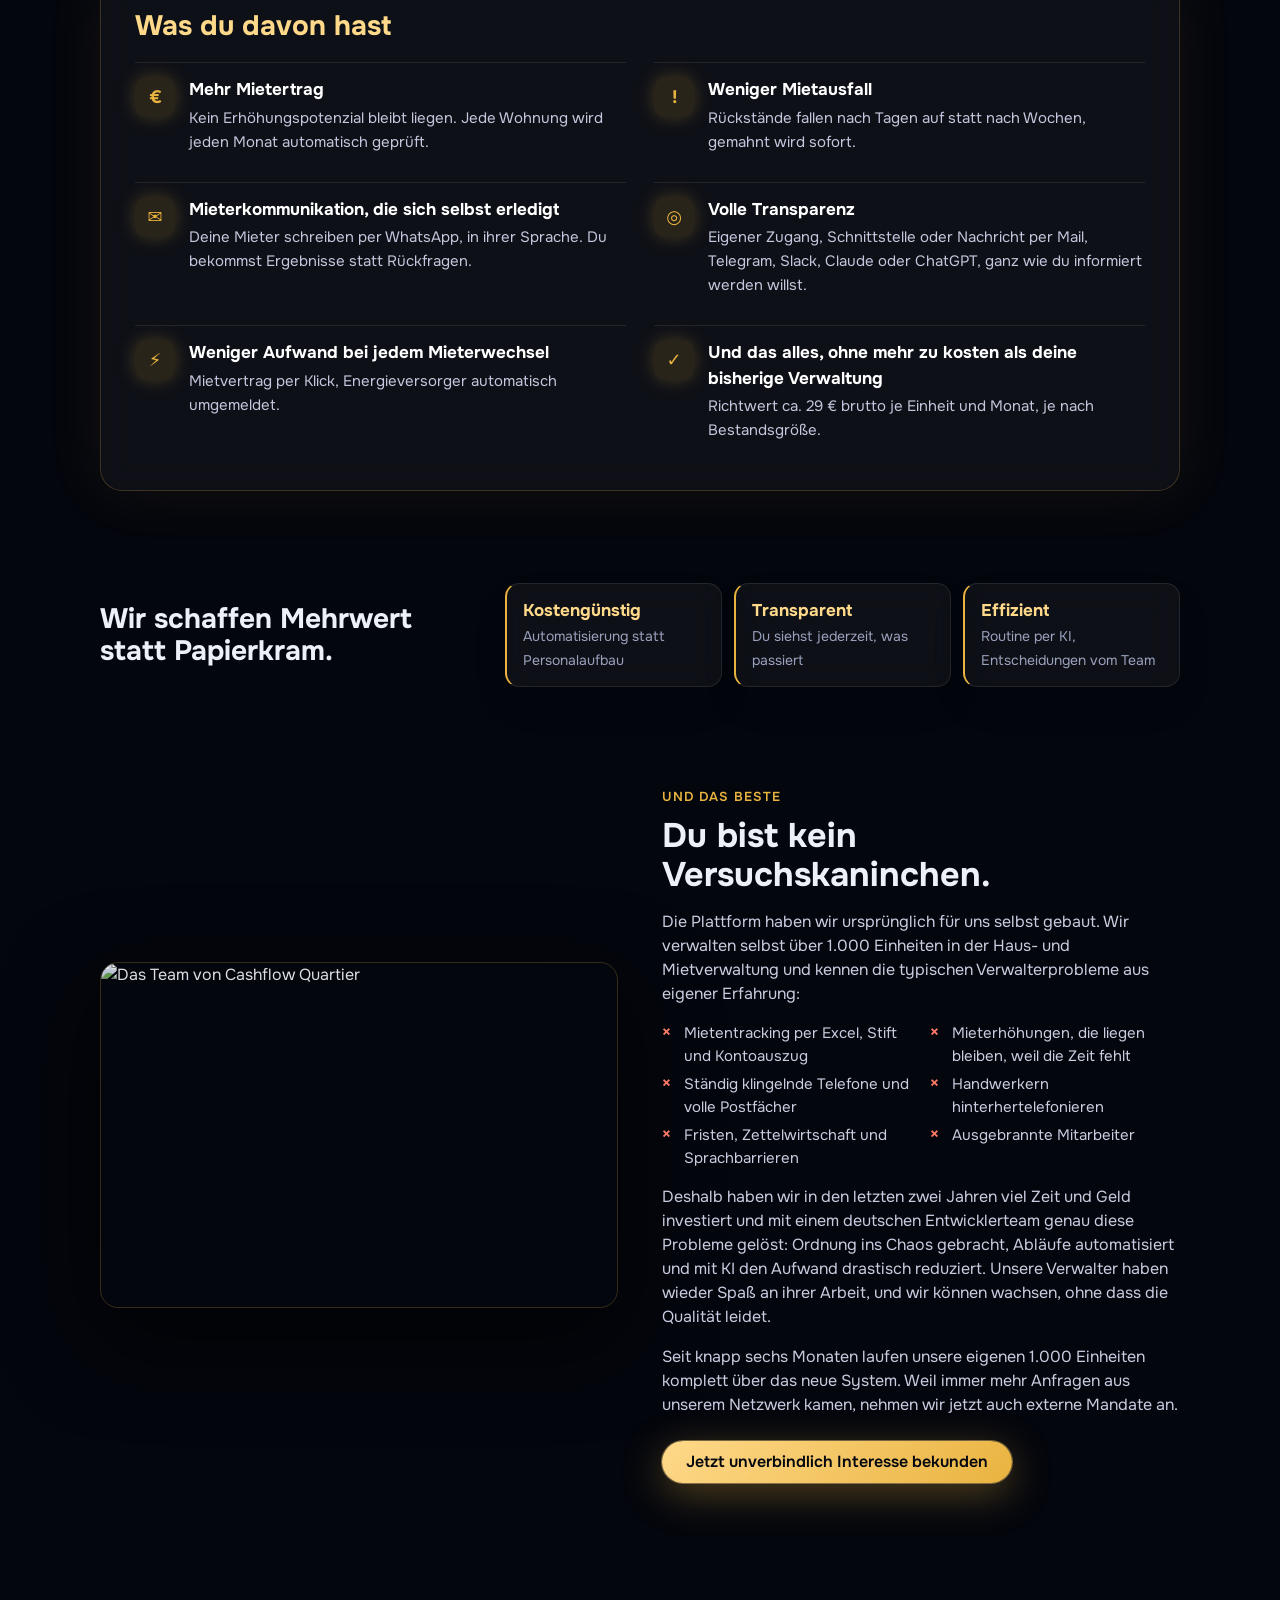
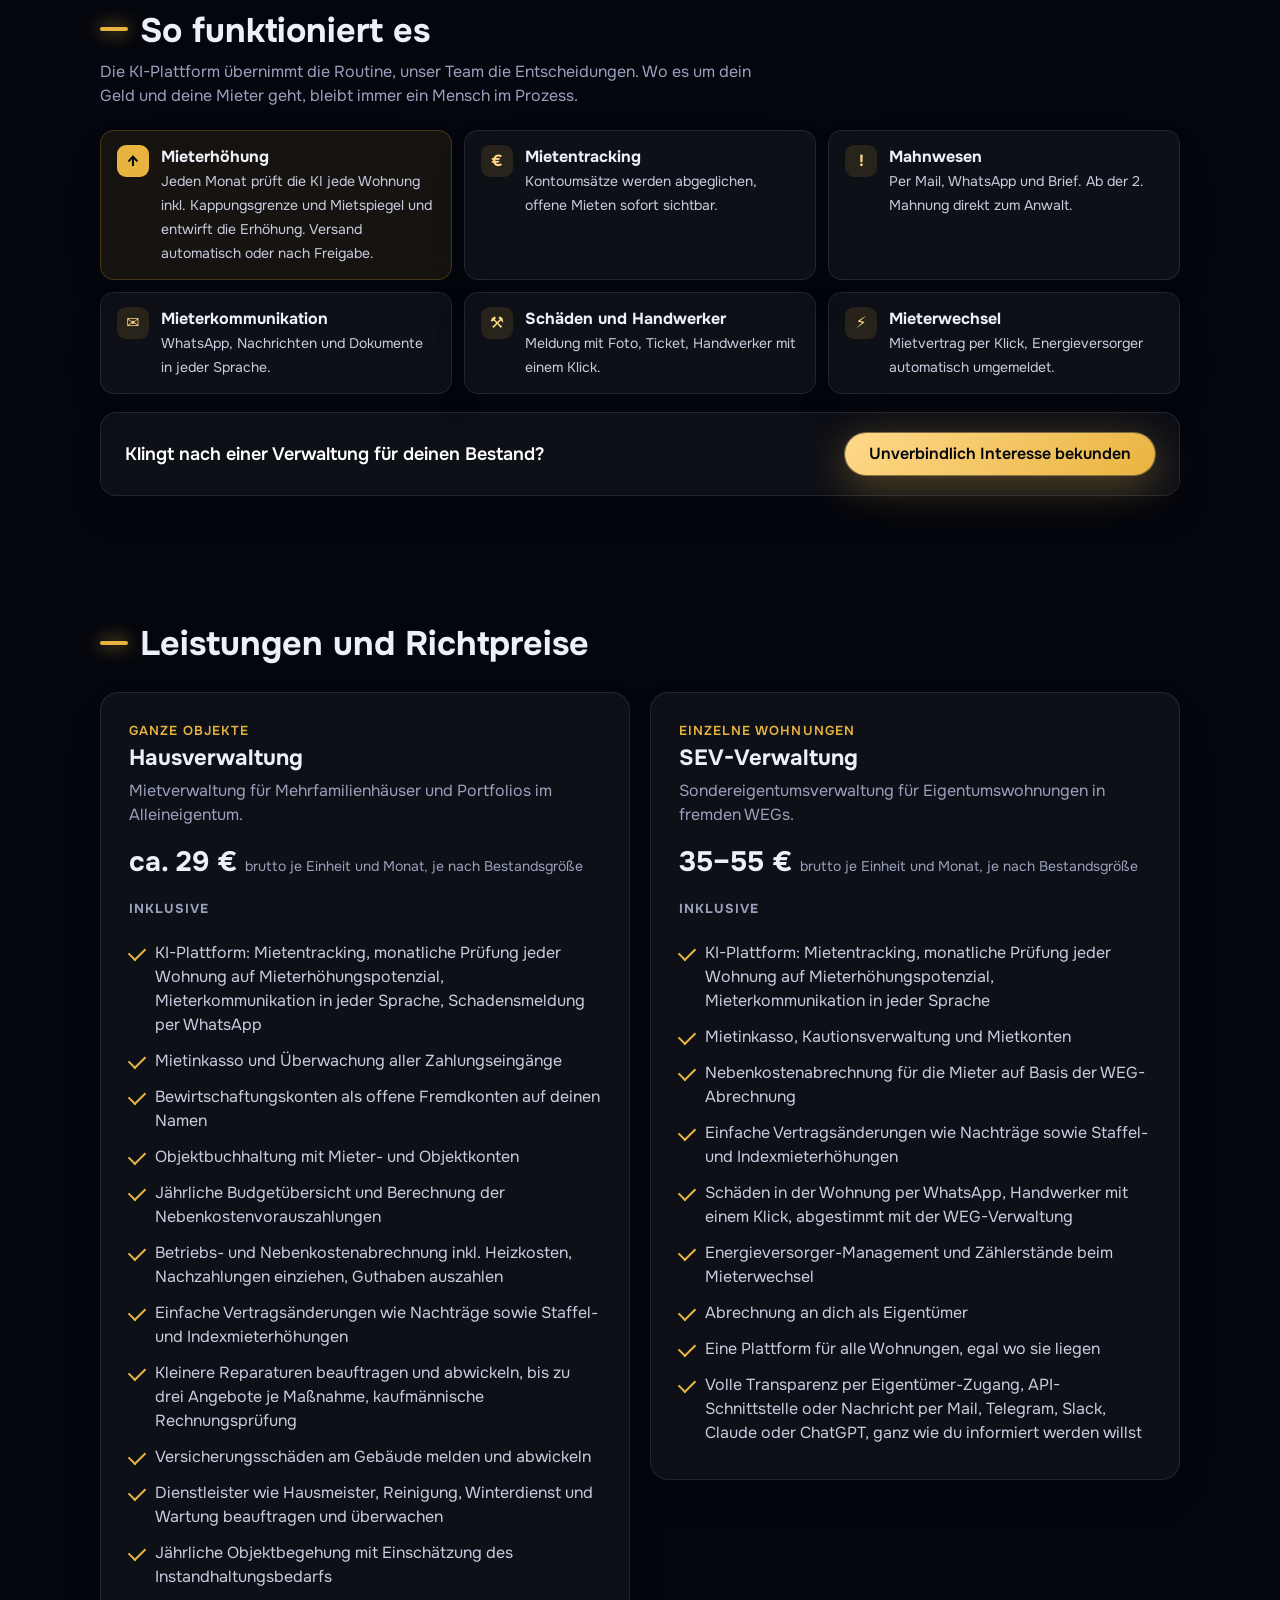
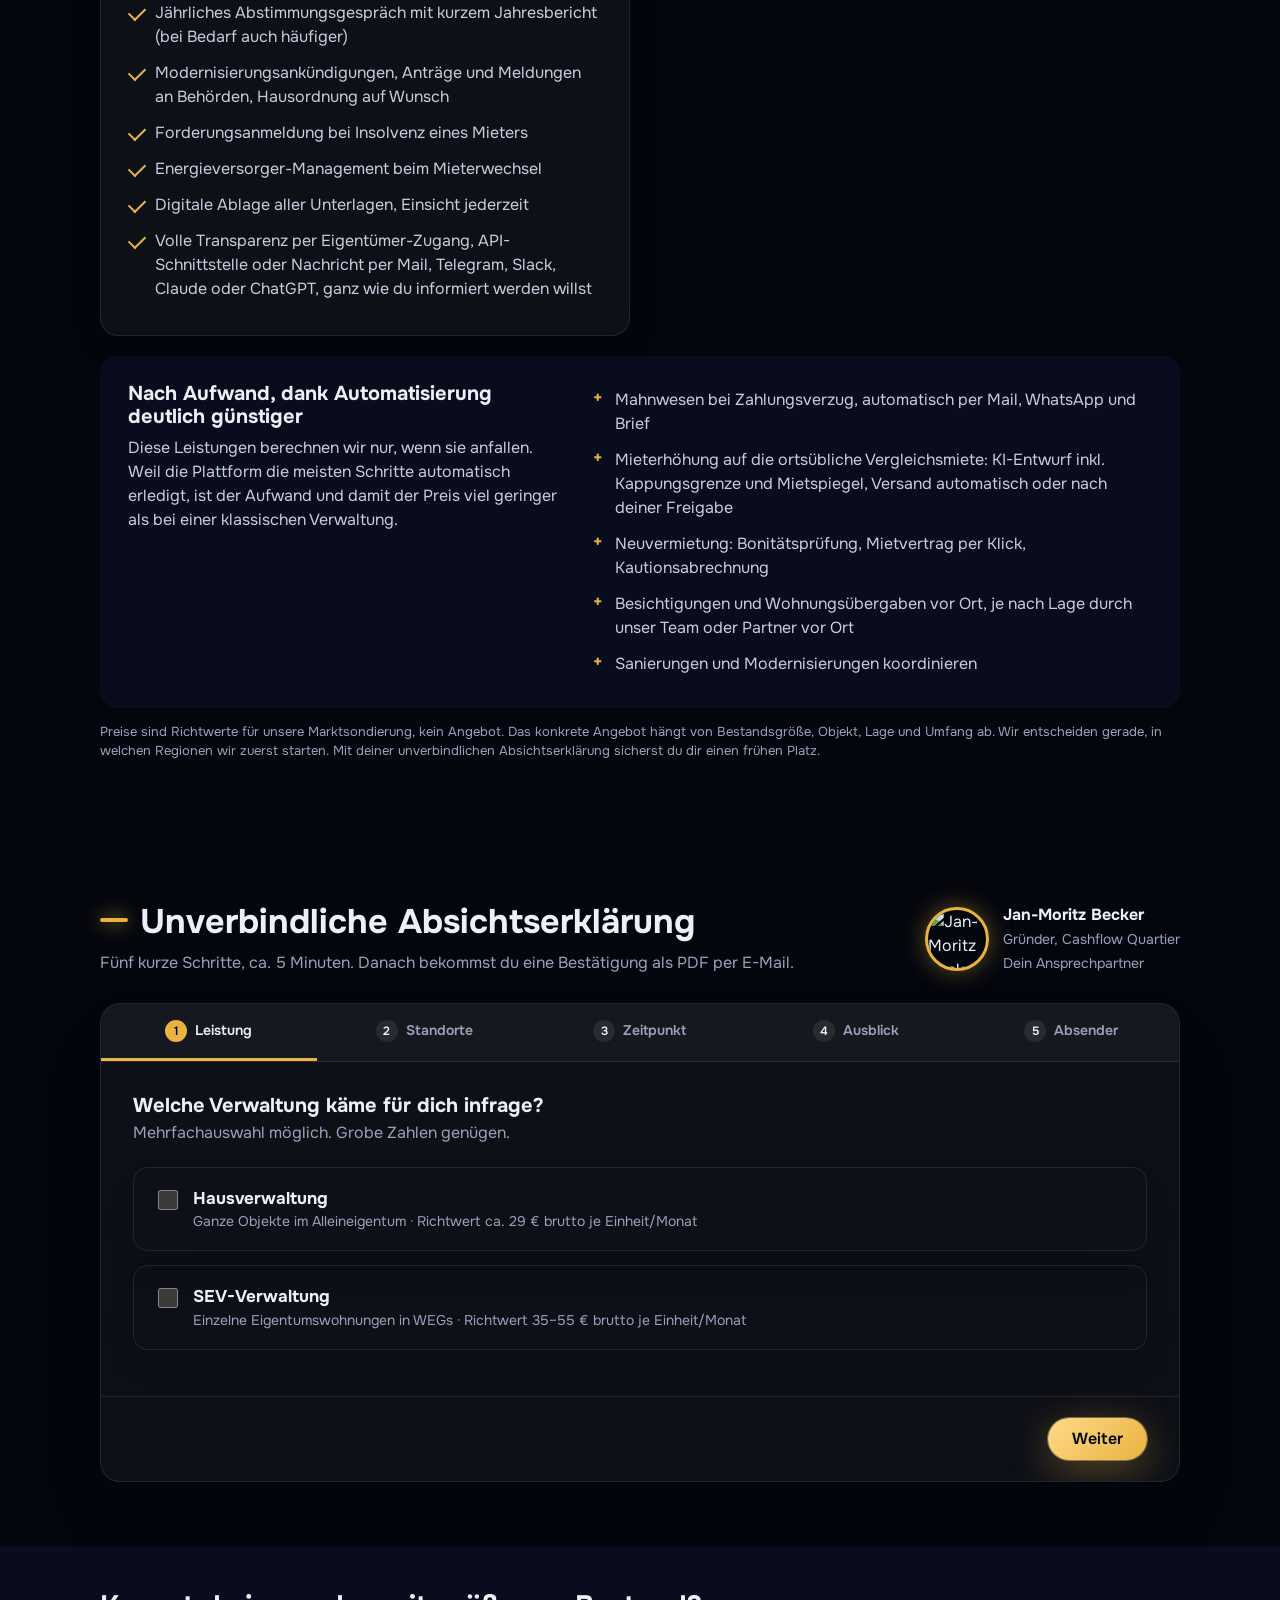
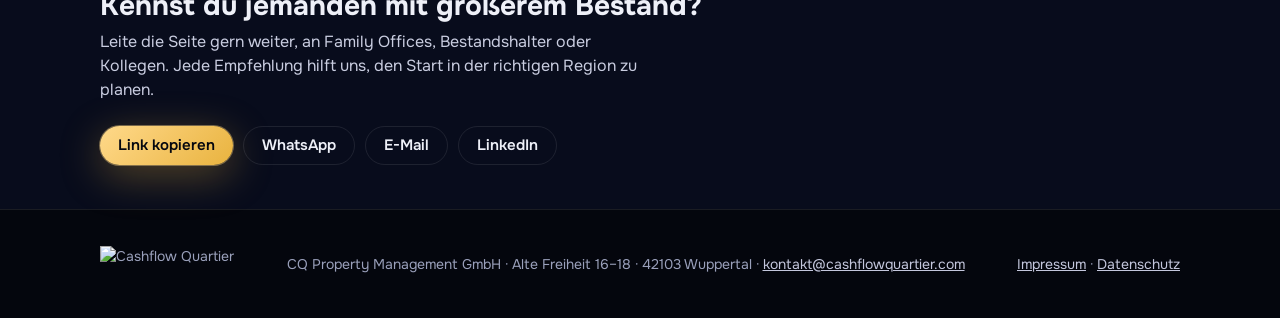
==== commit 8a681af6: "LOI-Seite: Leistungskatalog aus dem Verwaltervertrag, Video mit Zwei-Klick-Lösung, ein Link zum Weit" ====
--- a/loi-seite/cinematic.html
+++ b/loi-seite/cinematic.html
@@ -318,6 +318,34 @@
 .person img{box-shadow:0 6px 18px rgba(11,18,48,.15)}
 @media (hover:none){.btn:hover,.chips label:hover span,.steps button:hover,.svc:hover,.card:hover,.t:hover,.vrow div:hover{transform:none}}
 @media (prefers-reduced-motion:reduce){.btn,.chips span,.svc,.card,.t,.vrow div{transition:none}.btn:hover,.card:hover,.t:hover,.vrow div:hover,.svc:hover,.chips label:hover span{transform:none}}
+
+.sub-h{margin:16px 0 0;font-weight:700;font-size:13px;letter-spacing:.08em;text-transform:uppercase;color:var(--muted)}
+.services .grid{align-items:start}
+.extra{margin-top:20px;display:grid;grid-template-columns:1fr 1.3fr;gap:28px;align-items:start;background:var(--bg-2);border-radius:18px;padding:26px 28px}
+.extra h3{font-size:20px;margin:0 0 8px}
+.extra p{margin:0;color:var(--navy-2)}
+.extra ul{margin:0;padding:0;list-style:none}
+.extra li{padding:6px 0 6px 26px;position:relative;color:var(--navy-2)}
+.extra li:before{content:"+";position:absolute;left:4px;top:4px;font-weight:700;color:var(--gold)}
+@media (max-width:900px){.extra{grid-template-columns:1fr}}
+
+.consent{position:absolute;inset:0;display:flex;flex-direction:column;align-items:center;justify-content:center;gap:10px;text-align:center;padding:24px;color:#fff;
+  background:radial-gradient(circle at 50% 40%,rgba(233,179,63,.18),transparent 60%),linear-gradient(135deg,#0b1230,#2c3459)}
+.consent b{font-size:clamp(18px,2.4vw,24px)}
+.consent span{font-size:13px;color:#c4c7dd;max-width:520px}
+.consent a{color:#fff}
+.play{width:92px;height:92px;border-radius:50%;border:0;background:var(--gold);color:var(--navy);display:grid;place-items:center;cursor:pointer;
+  box-shadow:0 0 0 10px rgba(233,179,63,.18),0 14px 40px rgba(0,0,0,.35);transition:transform .2s cubic-bezier(.2,.7,.2,1),box-shadow .2s}
+.play svg{margin-left:6px}
+.play:hover{transform:scale(1.08);box-shadow:0 0 0 14px rgba(233,179,63,.22),0 18px 50px rgba(0,0,0,.4)}
+.play:focus-visible{outline:3px solid #fff;outline-offset:4px}
+
+.share{background:var(--bg-2);padding-block:44px}
+.share .wrap{display:flex;justify-content:space-between;align-items:center;gap:24px;flex-wrap:wrap}
+.share h2{font-size:clamp(22px,2.4vw,28px)}
+.share p{color:var(--navy-2);max-width:560px;margin:8px 0 0}
+.share-btns{display:flex;gap:10px;flex-wrap:wrap}
+.share-btns .btn{padding:11px 18px;font-size:15px}
 </style>
 <link rel="stylesheet" href="assets/cinematic.css">
 </head>
@@ -347,8 +375,14 @@
 
 <section class="vid" id="video">
   <div class="wrap">
-    <div class="player">
-      <iframe src="https://drive.google.com/file/d/1pEjXcwP1N7CeqUmhcbfCx8Wmm3FesHrv/preview" allow="autoplay; fullscreen" allowfullscreen title="CQPM Plattform-Video: von der WhatsApp-Meldung bis zur Mieterhöhung"></iframe>
+    <div class="player" id="player" data-src="https://drive.google.com/file/d/1pEjXcwP1N7CeqUmhcbfCx8Wmm3FesHrv/preview">
+      <div class="consent">
+        <button type="button" class="play" id="playBtn" aria-label="Video laden und abspielen">
+          <svg width="38" height="38" viewBox="0 0 24 24" aria-hidden="true" fill="currentColor"><path d="M7 4.5v15a1 1 0 0 0 1.5.86l12.5-7.5a1 1 0 0 0 0-1.72L8.5 3.64A1 1 0 0 0 7 4.5z"/></svg>
+        </button>
+        <b>Die Plattform live · 17 Minuten</b>
+        <span>Mit dem Klick wird das Video von Google Drive geladen. Dabei werden Daten an Google übertragen. Mehr dazu in der <a href="https://cashflowquartier.com/datenschutz" target="_blank" rel="noopener">Datenschutzerklärung</a>.</span>
+      </div>
     </div>
     <p class="vid-cap">Die Plattform live, 17 Minuten: von der WhatsApp-Meldung bis zur Mieterhöhung, im echten Bestand.</p>
     <div class="center-cta">
@@ -432,14 +466,24 @@
         <h3>Hausverwaltung</h3>
         <p style="color:var(--muted);margin:0">Mietverwaltung für Mehrfamilienhäuser und Portfolios im Alleineigentum.</p>
         <div class="price">ca. 29 € <small>brutto je Einheit und Monat, je nach Bestandsgröße</small></div>
-        <p class="incl">Alle Leistungen der SEV-Verwaltung für jede Wohnung, dazu alles rund ums Gebäude:</p>
+        <p class="sub-h">Inklusive</p>
         <ul>
-          <li>Instandhaltung von Dach, Fassade, Treppenhaus und Technik: Angebote einholen, beauftragen, abnehmen</li>
-          <li>Dienstleister wie Hausmeister, Reinigung, Winterdienst und Wartung steuern</li>
-          <li>Verkehrssicherung und regelmäßige Objektbegehungen</li>
-          <li>Gebäudeversicherung und Gebäudeschäden abwickeln</li>
-          <li>Versorger- und Messdienstverträge für das ganze Haus</li>
-          <li>Objektbuchhaltung für das ganze Gebäude</li>
+          <li>KI-Plattform: Mietentracking, monatliche Prüfung jeder Wohnung auf Mieterhöhungspotenzial, Mieterkommunikation in jeder Sprache, Schadensmeldung per WhatsApp</li>
+          <li>Mietinkasso und Überwachung aller Zahlungseingänge</li>
+          <li>Bewirtschaftungskonten als offene Fremdkonten auf deinen Namen</li>
+          <li>Objektbuchhaltung mit Mieter- und Objektkonten</li>
+          <li>Jährliche Budgetübersicht und Berechnung der Nebenkostenvorauszahlungen</li>
+          <li>Betriebs- und Nebenkostenabrechnung inkl. Heizkosten, Nachzahlungen einziehen, Guthaben auszahlen</li>
+          <li>Einfache Vertragsänderungen wie Nachträge sowie Staffel- und Indexmieterhöhungen</li>
+          <li>Kleinere Reparaturen beauftragen und abwickeln, bis zu drei Angebote je Maßnahme, kaufmännische Rechnungsprüfung</li>
+          <li>Versicherungsschäden am Gebäude melden und abwickeln</li>
+          <li>Dienstleister wie Hausmeister, Reinigung, Winterdienst und Wartung beauftragen und überwachen</li>
+          <li>Jährliche Objektbegehung mit Einschätzung des Instandhaltungsbedarfs</li>
+          <li>Jährliches Abstimmungsgespräch mit kurzem Jahresbericht (bei Bedarf auch häufiger)</li>
+          <li>Modernisierungsankündigungen, Anträge und Meldungen an Behörden, Hausordnung auf Wunsch</li>
+          <li>Forderungsanmeldung bei Insolvenz eines Mieters</li>
+          <li>Energieversorger-Management beim Mieterwechsel</li>
+          <li>Digitale Ablage aller Unterlagen, Einsicht jederzeit</li>
           <li>Volle Transparenz per Eigentümer-Zugang, API-Schnittstelle oder Nachricht per Mail, Telegram, Slack, Claude oder ChatGPT, ganz wie du informiert werden willst</li>
         </ul>
       </div>
@@ -448,15 +492,12 @@
         <h3>SEV-Verwaltung</h3>
         <p style="color:var(--muted);margin:0">Sondereigentumsverwaltung für Eigentumswohnungen in fremden WEGs.</p>
         <div class="price">35–55 € <small>brutto je Einheit und Monat, je nach Bestandsgröße</small></div>
+        <p class="sub-h">Inklusive</p>
         <ul>
+          <li>KI-Plattform: Mietentracking, monatliche Prüfung jeder Wohnung auf Mieterhöhungspotenzial, Mieterkommunikation in jeder Sprache</li>
           <li>Mietinkasso, Kautionsverwaltung und Mietkonten</li>
-          <li>Mietentracking und automatisches Mahnwesen</li>
-          <li>Rechtsverfolgung über das Anwaltsportal</li>
-          <li>Monatliche KI-Prüfung jeder Wohnung auf Mieterhöhung, Versand automatisch oder nach Freigabe</li>
-          <li>Mietverträge per Klick, Nachträge und Kündigungen</li>
-          <li>Wohnungsübergaben und -abnahmen mit Protokoll</li>
           <li>Nebenkostenabrechnung für die Mieter auf Basis der WEG-Abrechnung</li>
-          <li>Digitale Mieterkommunikation in jeder Sprache</li>
+          <li>Einfache Vertragsänderungen wie Nachträge sowie Staffel- und Indexmieterhöhungen</li>
           <li>Schäden in der Wohnung per WhatsApp, Handwerker mit einem Klick, abgestimmt mit der WEG-Verwaltung</li>
           <li>Energieversorger-Management und Zählerstände beim Mieterwechsel</li>
           <li>Abrechnung an dich als Eigentümer</li>
@@ -464,6 +505,19 @@
           <li>Volle Transparenz per Eigentümer-Zugang, API-Schnittstelle oder Nachricht per Mail, Telegram, Slack, Claude oder ChatGPT, ganz wie du informiert werden willst</li>
         </ul>
       </div>
+    </div>
+    <div class="extra">
+      <div>
+        <h3>Nach Aufwand, dank Automatisierung deutlich günstiger</h3>
+        <p>Diese Leistungen berechnen wir nur, wenn sie anfallen. Weil die Plattform die meisten Schritte automatisch erledigt, ist der Aufwand und damit der Preis viel geringer als bei einer klassischen Verwaltung.</p>
+      </div>
+      <ul>
+        <li>Mahnwesen bei Zahlungsverzug, automatisch per Mail, WhatsApp und Brief</li>
+        <li>Mieterhöhung auf die ortsübliche Vergleichsmiete: KI-Entwurf inkl. Kappungsgrenze und Mietspiegel, Versand automatisch oder nach deiner Freigabe</li>
+        <li>Neuvermietung: Bonitätsprüfung, Mietvertrag per Klick, Kautionsabrechnung</li>
+        <li>Besichtigungen und Wohnungsübergaben vor Ort, je nach Lage durch unser Team oder Partner vor Ort</li>
+        <li>Sanierungen und Modernisierungen koordinieren</li>
+      </ul>
     </div>
     <p class="note">Preise sind Richtwerte für unsere Marktsondierung, kein Angebot. Das konkrete Angebot hängt von Bestandsgröße, Objekt, Lage und Umfang ab. Wir entscheiden gerade, in welchen Regionen wir zuerst starten. Mit deiner unverbindlichen Absichtserklärung sicherst du dir einen frühen Platz.</p>
   </div>
@@ -615,6 +669,19 @@
             <div><label class="f">E-Mail</label><input type="email" name="email" autocomplete="email" required></div>
             <div><label class="f">Telefon <em>(optional)</em></label><input type="tel" name="telefon" autocomplete="tel"></div>
           </div>
+          <div class="row">
+            <div><label class="f" for="kanal">Wie bist du auf uns aufmerksam geworden?</label>
+              <select name="kanal" id="kanal">
+                <option value="">Bitte wählen</option>
+                <option value="empfehlung">Empfehlung</option>
+                <option value="weitergeleitet">Weitergeleitete Nachricht</option>
+                <option value="cfq_direkt">Direkt von Cashflow Quartier</option>
+                <option value="linkedin">LinkedIn</option>
+                <option value="instagram">Instagram</option>
+                <option value="sonstiges">Sonstiges</option>
+              </select></div>
+            <div><label class="f" for="empfohlen_von">Von wem? <em>(optional)</em></label><input type="text" name="empfohlen_von" id="empfohlen_von" placeholder="z. B. Name oder Firma"></div>
+          </div>
           <label class="f" style="margin-top:6px">Dürfen wir deine Absichtserklärung gegenüber Investoren nennen?</label>
           <div class="chips" style="margin-bottom:18px">
             <label><input type="radio" name="nennung" value="namentlich" required><span>Ja, namentlich</span></label>
@@ -640,8 +707,24 @@
         <p style="color:var(--muted)">Du bekommst gleich eine Bestätigung als PDF per E-Mail. Ich melde mich persönlich bei dir, sobald wir in deiner Region starten.</p>
         <div class="summary" id="summary"></div>
         <p style="margin:0"><b>Jan-Moritz Becker</b><br><span style="color:var(--muted)">Gründer, Cashflow Quartier</span></p>
+        <p style="margin-top:20px"><a class="btn btn-gold" href="#teilen">Seite an Kontakte weiterleiten</a></p>
         <p class="actions" style="margin-top:22px"><button class="btn btn-ghost" onclick="window.print()">Zusammenfassung drucken / als PDF speichern</button></p>
       </div>
+    </div>
+  </div>
+</section>
+
+<section class="share" id="teilen">
+  <div class="wrap">
+    <div>
+      <h2>Kennst du jemanden mit größerem Bestand?</h2>
+      <p>Leite die Seite gern weiter, an Family Offices, Bestandshalter oder Kollegen. Jede Empfehlung hilft uns, den Start in der richtigen Region zu planen.</p>
+    </div>
+    <div class="share-btns">
+      <button type="button" class="btn btn-gold" data-share="copy">Link kopieren</button>
+      <a class="btn btn-ghost" data-share="wa" target="_blank" rel="noopener">WhatsApp</a>
+      <a class="btn btn-ghost" data-share="mail">E-Mail</a>
+      <a class="btn btn-ghost" data-share="li" target="_blank" rel="noopener">LinkedIn</a>
     </div>
   </div>
 </section>
@@ -665,6 +748,8 @@
 const $ = (s, el = document) => el.querySelector(s);
 const $$ = (s, el = document) => [...el.querySelectorAll(s)];
 const form = $("#form"), panes = $$(".pane"), steps = $("#steps");
+/* Quelle aus dem Link, z. B. …/cqpm-loi/?q=linkedin – optional, für die Auswertung der Kanäle */
+const QUELLE = new URLSearchParams(location.search).get("q") || null;
 let cur = 0;
 
 /* ---------- Personalisierter Link: ?r=<base64url JSON> ----------
@@ -809,6 +894,7 @@
     zeitpunkt: { start: E.start.value, verwaltung_heute: E.verwaltung_heute.value || null, kuendbar_ab: E.kuendbar_ab.value.trim() || null, kosten_heute: E.kosten_heute.value.trim() || null },
     ausblick: { zusatzleistungen: $$("[name=zusatz]:checked").map(x => x.value), zukaeufe_24m: num("zukaeufe"), pilot: v("pilot"),
                 wahrscheinlichkeit: v("wahrscheinlichkeit") ? +v("wahrscheinlichkeit") : null, anmerkungen: E.anmerkungen.value.trim() || null },
+    herkunft: { kanal: E.kanal.value || null, empfohlen_von: E.empfohlen_von.value.trim() || null, quelle: QUELLE, seite: location.pathname },
     nennung_investoren: v("nennung"),
     erklaerungen: { unverbindlich: E.ok_unverbindlich.checked, datenschutz: E.ok_datenschutz.checked },
     website: E.website.value
@@ -865,6 +951,28 @@
   }), { threshold: 0.25 });
   io.observe(box);
 })();
+/* ---------- Video erst nach Klick laden (Datenschutz) ---------- */
+$("#playBtn")?.addEventListener("click", () => {
+  const p = $("#player"), f = document.createElement("iframe");
+  f.src = p.dataset.src; f.title = "CQPM Plattform-Video"; f.allow = "autoplay; fullscreen"; f.allowFullscreen = true;
+  p.innerHTML = ""; p.appendChild(f);
+});
+/* ---------- Weiterleiten ---------- */
+(() => {
+  const url = location.origin + location.pathname;              // ohne persönliche Parameter
+  const text = "Hausverwaltung mit automatischen Mieterhöhungen, automatischem Mahnwesen und Mieterkommunikation in jeder Sprache – schau dir das mal an:";
+  $$("[data-share]").forEach(el => {
+    const k = el.dataset.share;
+    if (k === "wa") el.href = "https://wa.me/?text=" + encodeURIComponent(text + " " + url);
+    if (k === "mail") el.href = "mailto:?subject=" + encodeURIComponent("Digitale Hausverwaltung von Cashflow Quartier") + "&body=" + encodeURIComponent(text + "\n\n" + url);
+    if (k === "li") el.href = "https://www.linkedin.com/sharing/share-offsite/?url=" + encodeURIComponent(url);
+    if (k === "copy") el.addEventListener("click", async () => {
+      try { await navigator.clipboard.writeText(url); el.textContent = "Link kopiert ✓"; }
+      catch (e) { el.insertAdjacentHTML("afterend", `<input readonly value="${url}" style="max-width:320px" onclick="this.select()">`); }
+      setTimeout(() => el.textContent = "Link kopieren", 2500);
+    });
+  });
+})();
 go(0);
 </script>
 <script src="assets/cinematic.js"></script>
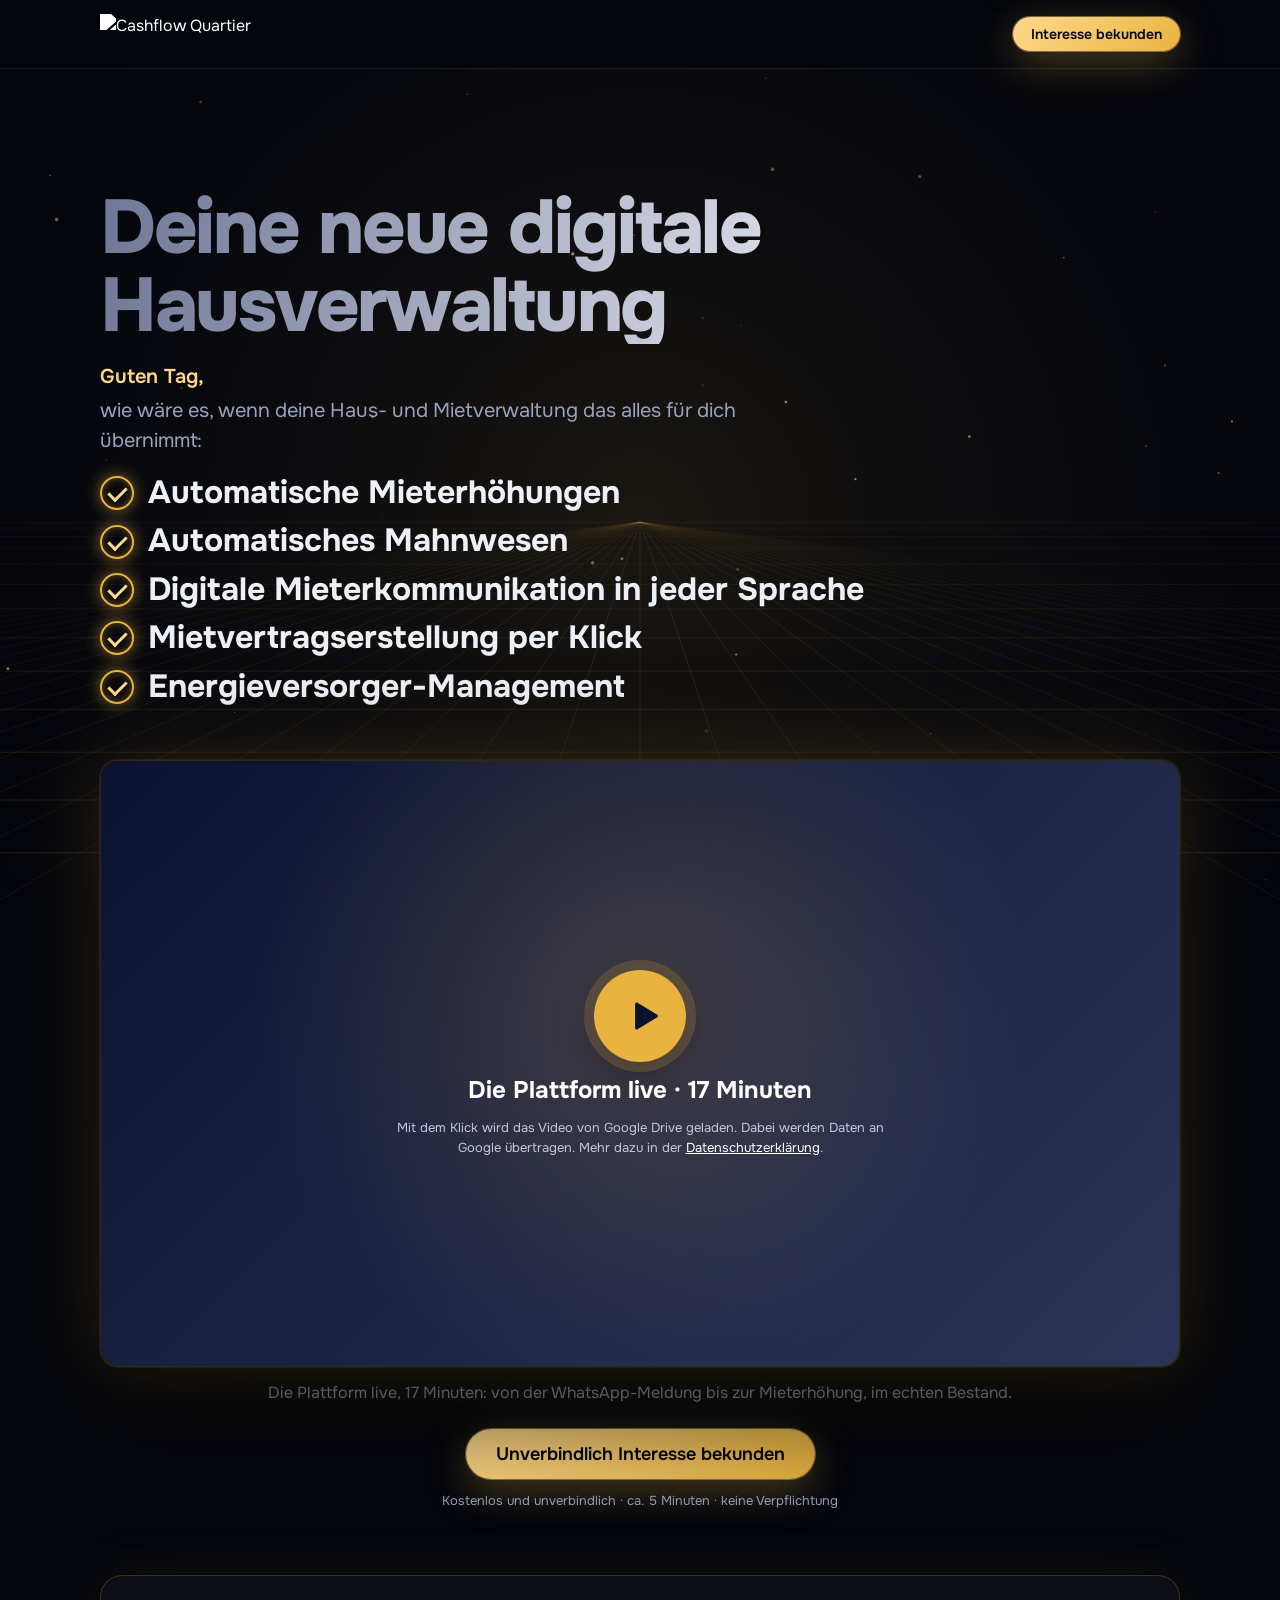
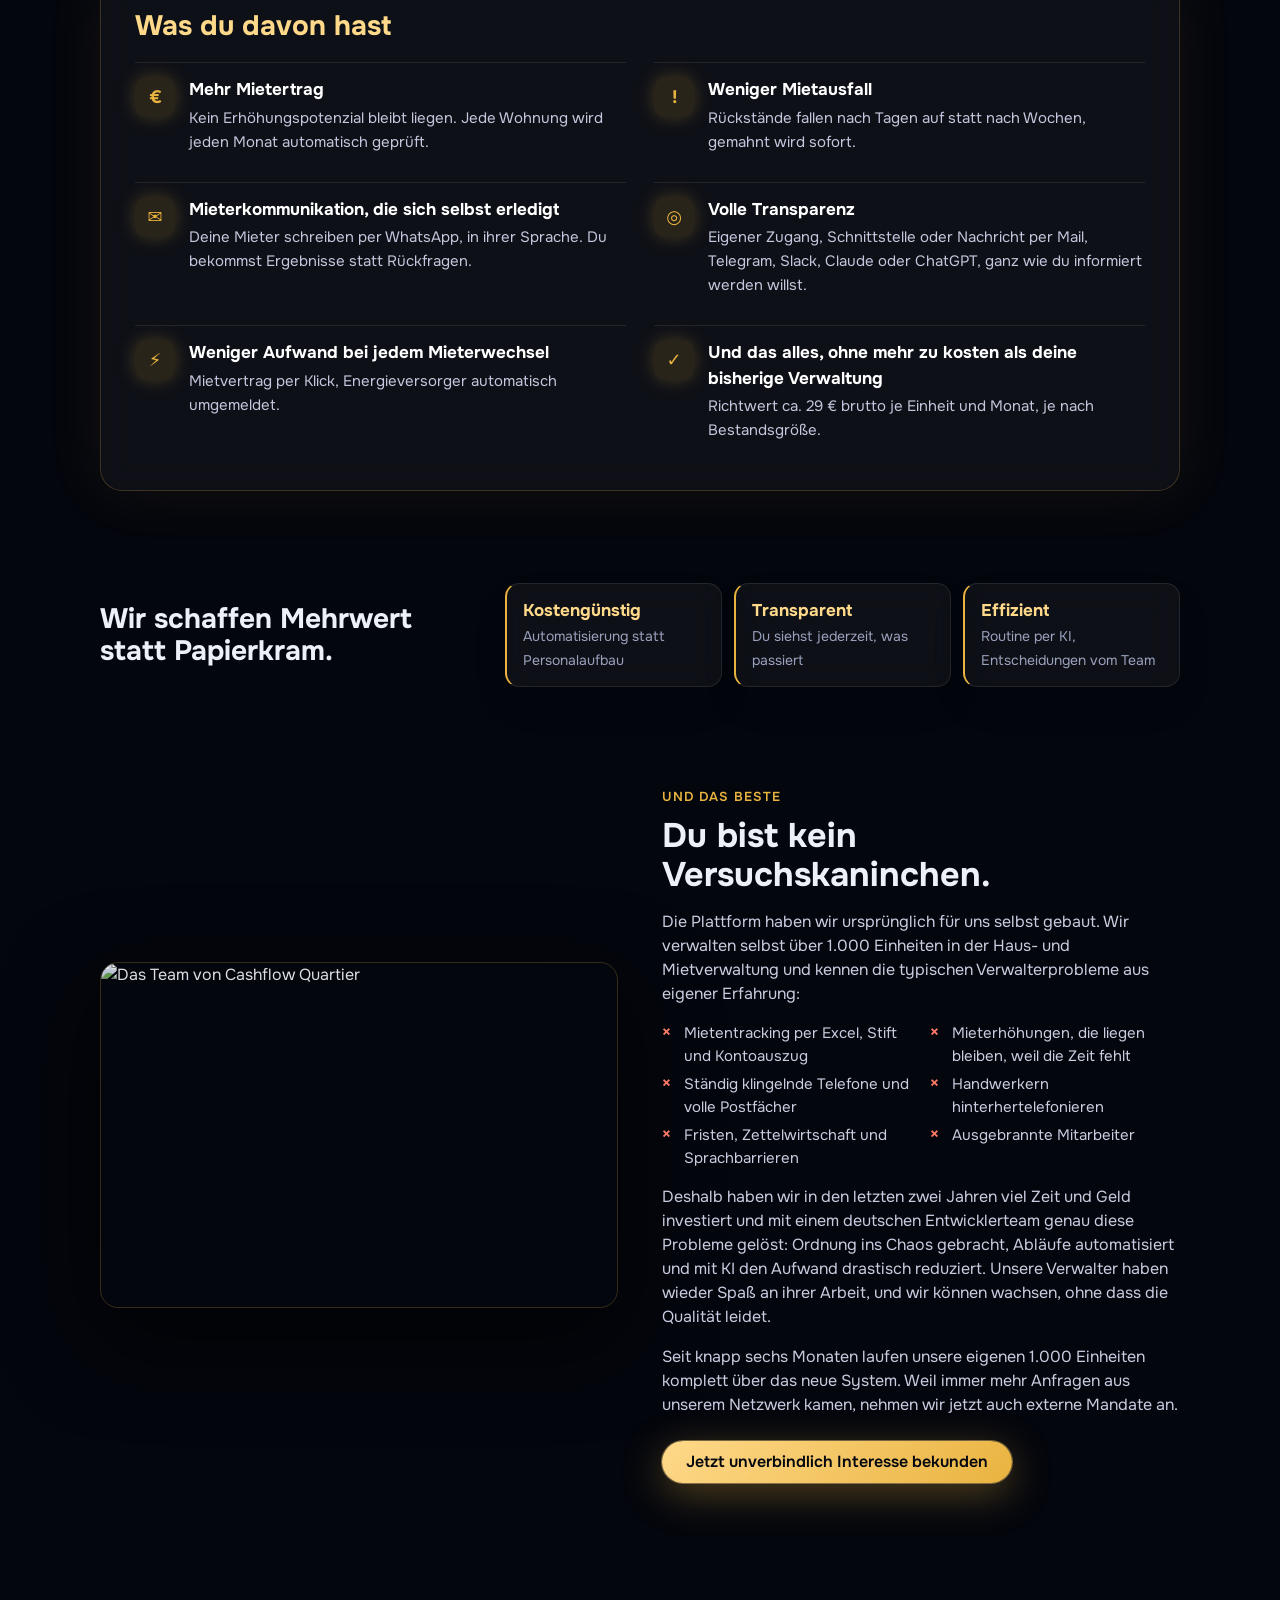
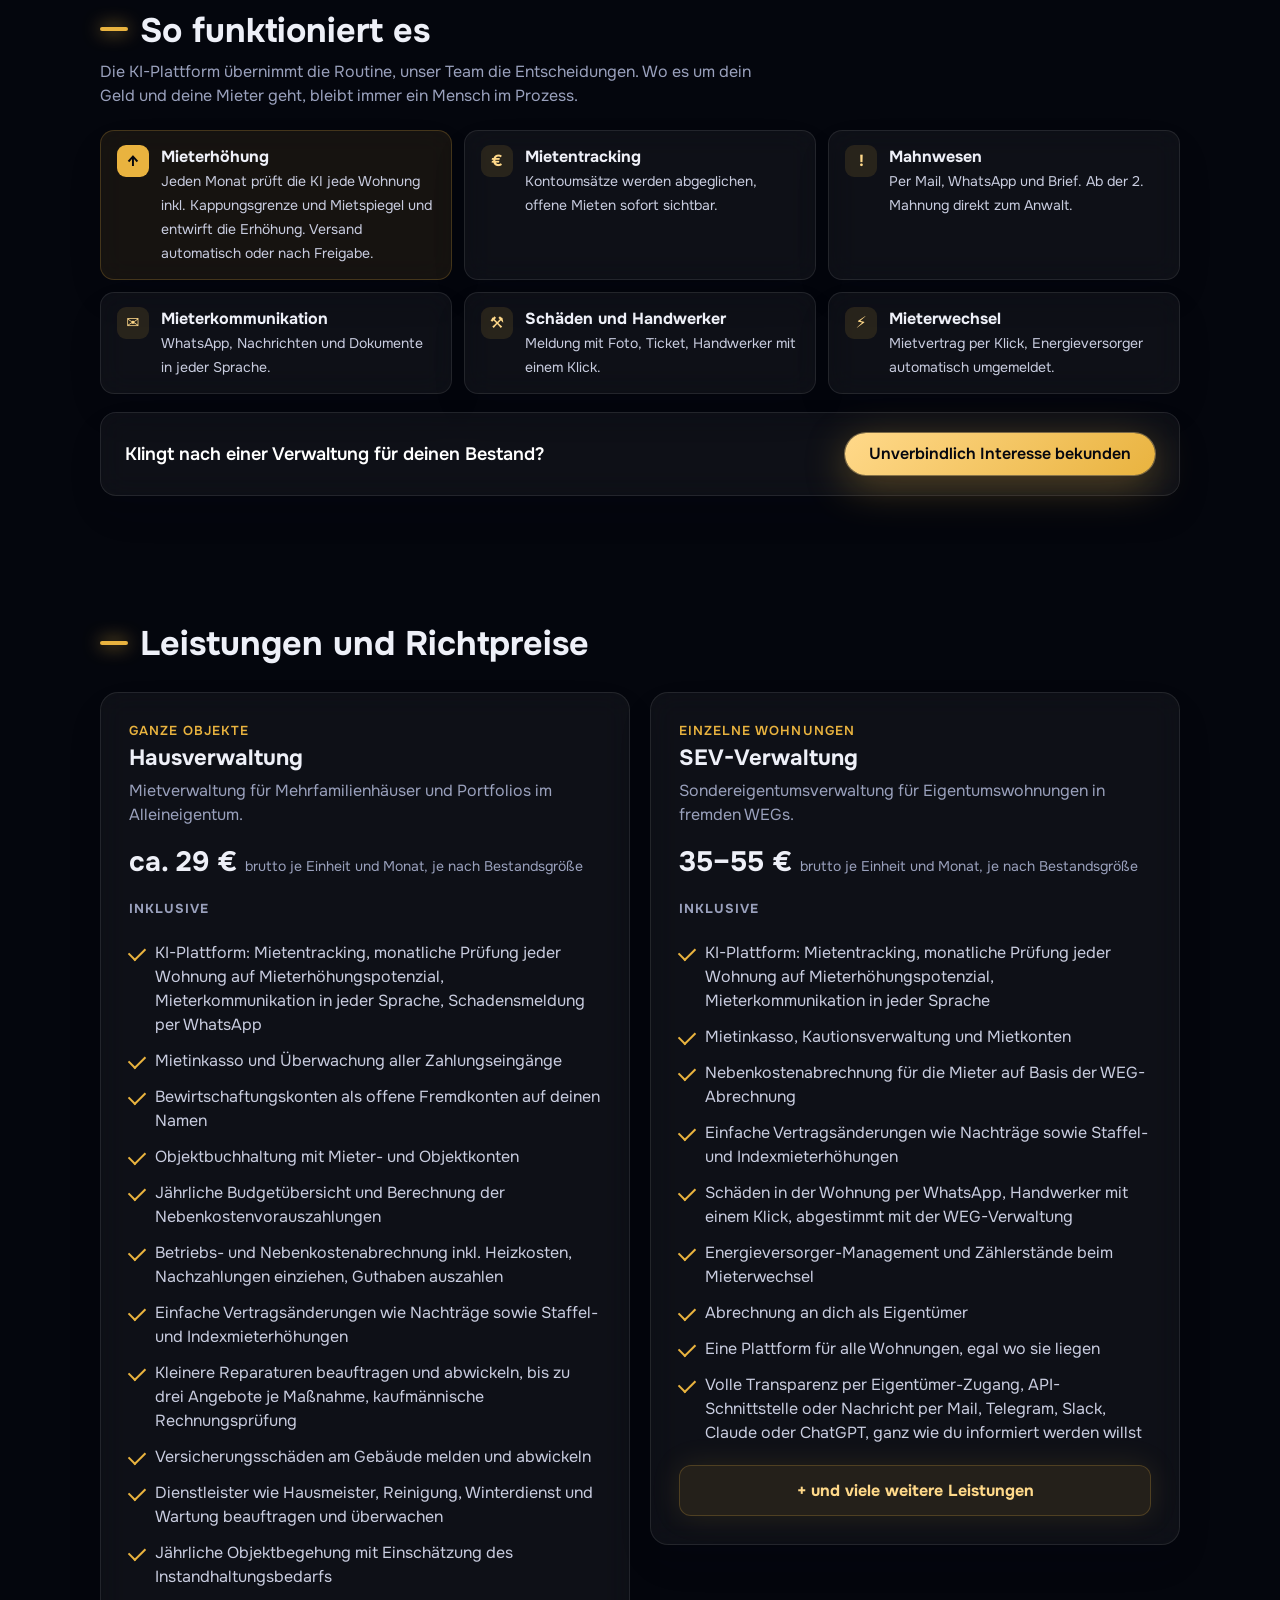
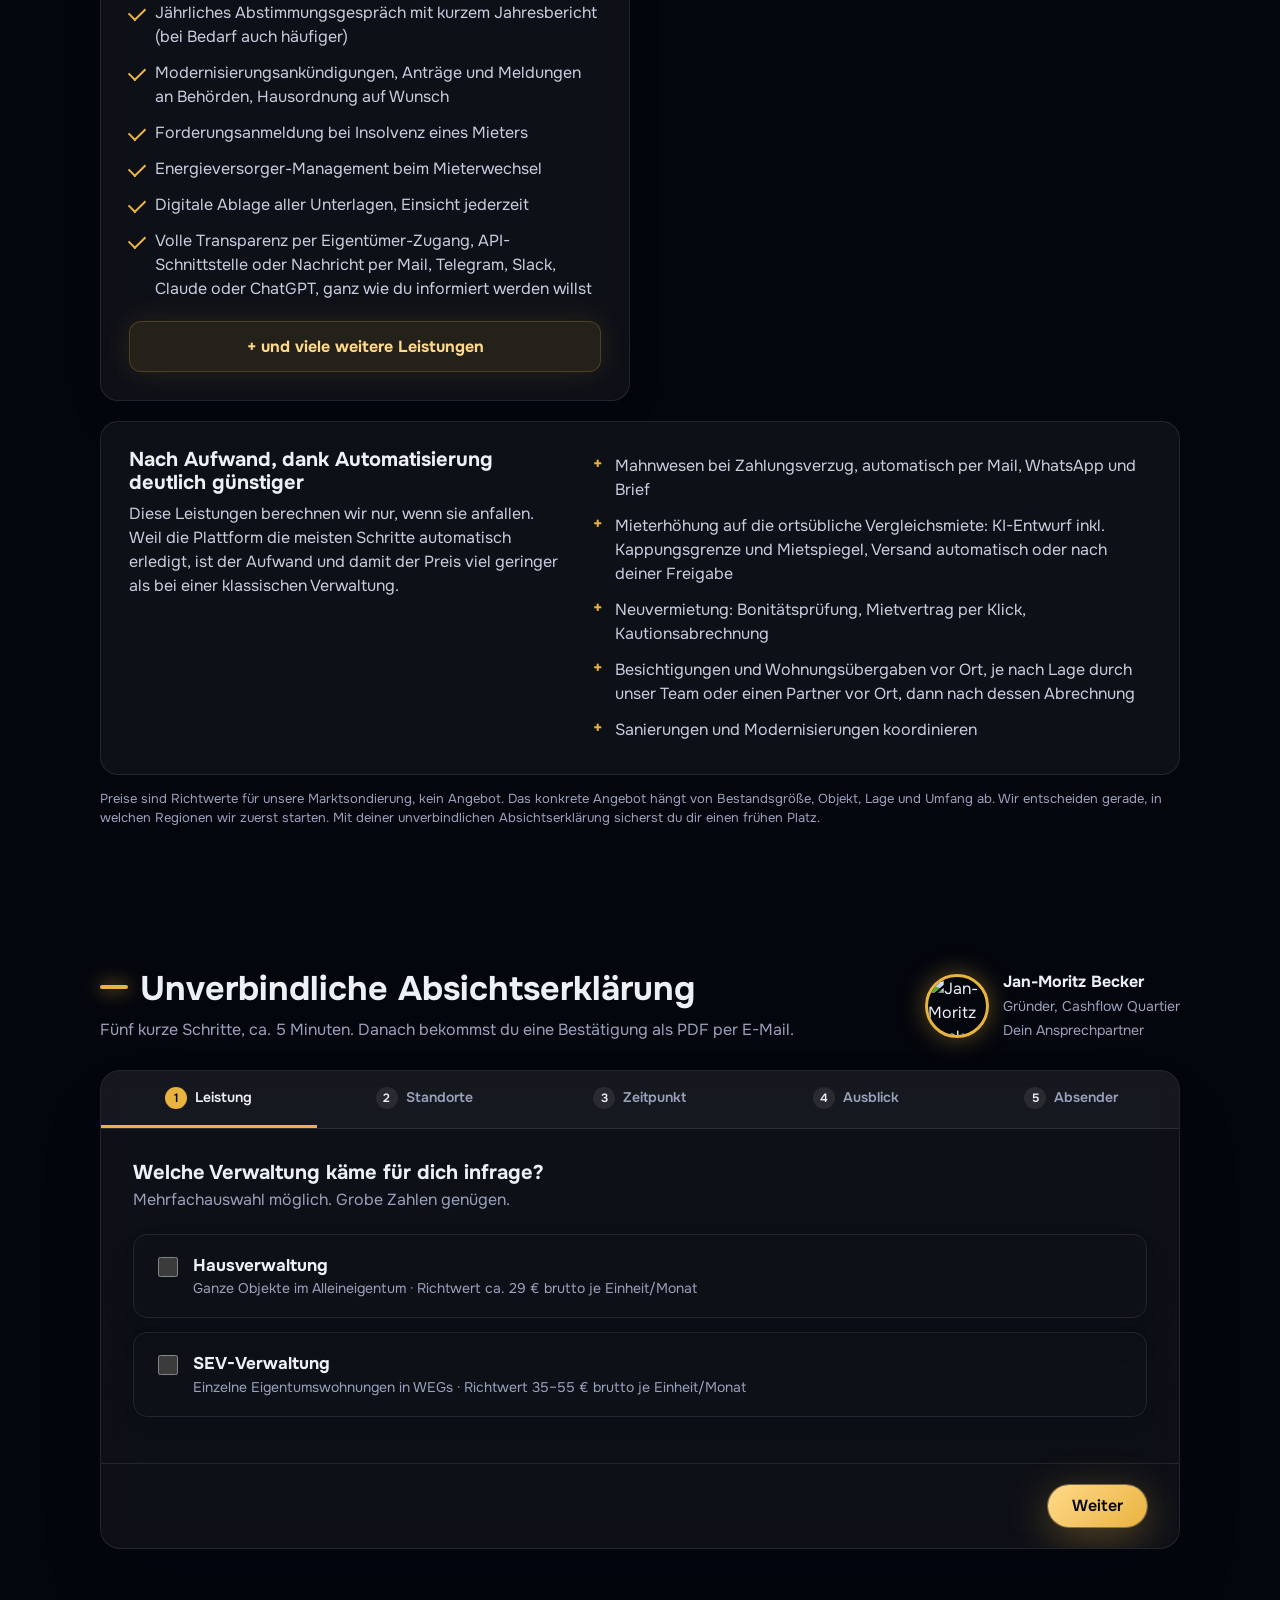
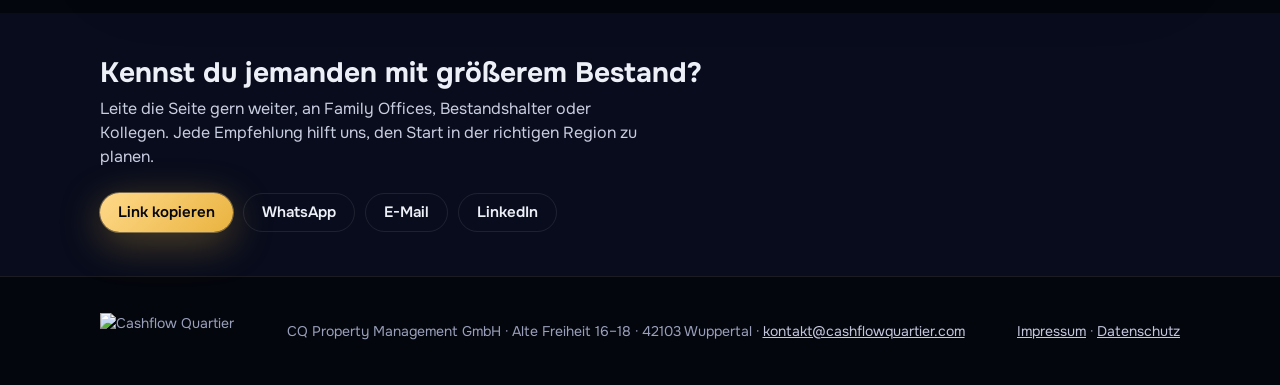
==== commit a84f1f3b: "LOI-Seite: 'und viele weitere Leistungen' zum Aufklappen, Ein-Klick-Video, IONOS-Anleitung In beiden" ====
--- a/loi-seite/cinematic.html
+++ b/loi-seite/cinematic.html
@@ -254,7 +254,7 @@
 .ck:after{content:"";position:absolute;left:12px;top:7px;width:8px;height:15px;border:solid var(--navy);border-width:0 3.5px 3.5px 0;transform:rotate(45deg)}
 .vid{padding-block:24px 56px}
 .player{position:relative;aspect-ratio:16/9;max-width:100%;border-radius:18px;overflow:hidden;background:var(--navy);box-shadow:0 24px 60px rgba(11,18,48,.22)}
-.player iframe{position:absolute;inset:0;width:100%;height:100%;border:0}
+.player iframe,.player video{position:absolute;inset:0;width:100%;height:100%;border:0;background:#000}
 .vid-cap{text-align:center;color:var(--muted);margin:14px 0 0}
 .center-cta{text-align:center;margin-top:24px}
 .btn-lg{padding:16px 30px;font-size:18px}
@@ -346,6 +346,14 @@
 .share p{color:var(--navy-2);max-width:560px;margin:8px 0 0}
 .share-btns{display:flex;gap:10px;flex-wrap:wrap}
 .share-btns .btn{padding:11px 18px;font-size:15px}
+
+.more-btn{margin-top:14px;width:100%;border:0;border-radius:12px;padding:14px 18px;background:var(--navy);color:#fff;font:700 16px Onest,sans-serif;cursor:pointer;
+  transition:transform .2s cubic-bezier(.2,.7,.2,1),box-shadow .2s;box-shadow:0 8px 22px rgba(11,18,48,.18)}
+.more-btn:hover{transform:scale(1.03);box-shadow:0 12px 30px rgba(11,18,48,.25)}
+.more-btn[aria-expanded="true"]{background:var(--gold);color:var(--navy)}
+.more-list{margin:10px 0 0;padding:0;list-style:none}
+.more-list li{padding:6px 0 6px 26px;position:relative;color:var(--navy-2)}
+.more-list li:before{content:"";position:absolute;left:0;top:12px;width:14px;height:8px;border-left:2.5px solid var(--gold);border-bottom:2.5px solid var(--gold);transform:rotate(-45deg)}
 </style>
 <link rel="stylesheet" href="assets/cinematic.css">
 </head>
@@ -375,7 +383,9 @@
 
 <section class="vid" id="video">
   <div class="wrap">
-    <div class="player" id="player" data-src="https://drive.google.com/file/d/1pEjXcwP1N7CeqUmhcbfCx8Wmm3FesHrv/preview">
+    <!-- Video-Quelle: data-mp4 (eigene Datei, startet mit einem Klick, ohne Drittanbieter) hat Vorrang,
+         dann data-vimeo (Vimeo-ID, startet nach dem Klick automatisch), sonst Google Drive (Player muss einmal mehr geklickt werden). -->
+    <div class="player" id="player" data-mp4="" data-poster="" data-vimeo="" data-src="https://drive.google.com/file/d/1pEjXcwP1N7CeqUmhcbfCx8Wmm3FesHrv/preview">
       <div class="consent">
         <button type="button" class="play" id="playBtn" aria-label="Video laden und abspielen">
           <svg width="38" height="38" viewBox="0 0 24 24" aria-hidden="true" fill="currentColor"><path d="M7 4.5v15a1 1 0 0 0 1.5.86l12.5-7.5a1 1 0 0 0 0-1.72L8.5 3.64A1 1 0 0 0 7 4.5z"/></svg>
@@ -486,6 +496,23 @@
           <li>Digitale Ablage aller Unterlagen, Einsicht jederzeit</li>
           <li>Volle Transparenz per Eigentümer-Zugang, API-Schnittstelle oder Nachricht per Mail, Telegram, Slack, Claude oder ChatGPT, ganz wie du informiert werden willst</li>
         </ul>
+        <button type="button" class="more-btn" aria-expanded="false" aria-controls="more-hv">+ und viele weitere Leistungen</button>
+        <ul class="more-list" id="more-hv" hidden>
+            <li>Übernahme bei Verwaltungsbeginn: Erstbegehung, Einrichtung der Konten, Erfassung aller Daten</li>
+            <li>Erstinformation der Mieter zum Datenschutz und Anzeige des Verwalterwechsels bei allen Vertragspartnern</li>
+            <li>Elektronisches Mieterverzeichnis mit Vertrags- und Kontaktdaten</li>
+            <li>Gewöhnliche Mieterkommunikation, Anfragen und Schriftverkehr</li>
+            <li>Anpassung der Nebenkostenvorauszahlungen und Verbuchung aller Abrechnungsergebnisse</li>
+            <li>Zahlungen an Dienstleister mit Nutzung von Skonti</li>
+            <li>Abschluss der Verträge zur Bewirtschaftung, einfache Vertragsverhandlungen</li>
+            <li>Mängelanzeige gegenüber Handwerkern und Organisation von Abnahmeterminen</li>
+            <li>Stichprobenweise Überwachung von Verkehrssicherung und Dienstleistern</li>
+            <li>Information über mietrechtliche Verfahren innerhalb einer Woche</li>
+            <li>Korrespondenz mit deinem Rechtsanwalt</li>
+            <li>Einholung deiner Zustimmungen und Vorbereitung von Vereinbarungen</li>
+            <li>Aufbewahrung der Original-Stammunterlagen wie Grundbuchauszüge, Mietverträge und Vollmachten</li>
+            <li>Einsicht in alle Unterlagen, auf Wunsch auch für bevollmächtigte Dritte</li>
+        </ul>
       </div>
       <div class="card">
         <div class="eyebrow">Einzelne Wohnungen</div>
@@ -504,6 +531,19 @@
           <li>Eine Plattform für alle Wohnungen, egal wo sie liegen</li>
           <li>Volle Transparenz per Eigentümer-Zugang, API-Schnittstelle oder Nachricht per Mail, Telegram, Slack, Claude oder ChatGPT, ganz wie du informiert werden willst</li>
         </ul>
+        <button type="button" class="more-btn" aria-expanded="false" aria-controls="more-sev">+ und viele weitere Leistungen</button>
+        <ul class="more-list" id="more-sev" hidden>
+            <li>Übernahme bei Verwaltungsbeginn: Einrichtung der Mietkonten und Erfassung aller Daten</li>
+            <li>Erstinformation der Mieter zum Datenschutz</li>
+            <li>Elektronisches Mieterverzeichnis mit Vertrags- und Kontaktdaten</li>
+            <li>Gewöhnliche Mieterkommunikation, Anfragen und Schriftverkehr</li>
+            <li>Anpassung der Nebenkostenvorauszahlungen</li>
+            <li>Weitergabe von Schäden am Gemeinschaftseigentum an die WEG-Verwaltung</li>
+            <li>Information über mietrechtliche Verfahren innerhalb einer Woche</li>
+            <li>Korrespondenz mit deinem Rechtsanwalt</li>
+            <li>Forderungsanmeldung bei Insolvenz eines Mieters</li>
+            <li>Digitale Ablage aller Unterlagen, Einsicht jederzeit</li>
+        </ul>
       </div>
     </div>
     <div class="extra">
@@ -515,7 +555,7 @@
         <li>Mahnwesen bei Zahlungsverzug, automatisch per Mail, WhatsApp und Brief</li>
         <li>Mieterhöhung auf die ortsübliche Vergleichsmiete: KI-Entwurf inkl. Kappungsgrenze und Mietspiegel, Versand automatisch oder nach deiner Freigabe</li>
         <li>Neuvermietung: Bonitätsprüfung, Mietvertrag per Klick, Kautionsabrechnung</li>
-        <li>Besichtigungen und Wohnungsübergaben vor Ort, je nach Lage durch unser Team oder Partner vor Ort</li>
+        <li>Besichtigungen und Wohnungsübergaben vor Ort, je nach Lage durch unser Team oder einen Partner vor Ort, dann nach dessen Abrechnung</li>
         <li>Sanierungen und Modernisierungen koordinieren</li>
       </ul>
     </div>
@@ -952,11 +992,26 @@
   io.observe(box);
 })();
 /* ---------- Video erst nach Klick laden (Datenschutz) ---------- */
-$("#playBtn")?.addEventListener("click", () => {
-  const p = $("#player"), f = document.createElement("iframe");
-  f.src = p.dataset.src; f.title = "CQPM Plattform-Video"; f.allow = "autoplay; fullscreen"; f.allowFullscreen = true;
-  p.innerHTML = ""; p.appendChild(f);
-});
+(() => {
+  const p = $("#player"); if (!p) return;
+  const { mp4, poster, vimeo, src } = p.dataset;
+  if (mp4) $(".consent span", p).textContent = "Klick auf Play, und das Video startet sofort.";
+  else if (vimeo) $(".consent span", p).innerHTML = 'Mit dem Klick startet das Video über Vimeo. Dabei werden Daten an Vimeo übertragen. Mehr dazu in der <a href="https://cashflowquartier.com/datenschutz" target="_blank" rel="noopener">Datenschutzerklärung</a>.';
+  $("#playBtn").addEventListener("click", () => {
+    let el;
+    if (mp4) {
+      el = document.createElement("video");
+      Object.assign(el, { src: mp4, controls: true, playsInline: true, preload: "auto" });
+      if (poster) el.poster = poster;
+    } else {
+      el = document.createElement("iframe");
+      el.src = vimeo ? `https://player.vimeo.com/video/${vimeo}?autoplay=1&dnt=1&title=0&byline=0&portrait=0` : src;
+      el.title = "CQPM Plattform-Video"; el.allow = "autoplay; fullscreen; picture-in-picture"; el.allowFullscreen = true;
+    }
+    p.innerHTML = ""; p.appendChild(el);
+    if (mp4) el.play().catch(() => {});
+  });
+})();
 /* ---------- Weiterleiten ---------- */
 (() => {
   const url = location.origin + location.pathname;              // ohne persönliche Parameter
@@ -973,6 +1028,12 @@
     });
   });
 })();
+/* ---------- „und viele weitere Leistungen“ aufklappen ---------- */
+$$(".more-btn").forEach(b => b.addEventListener("click", () => {
+  const l = document.getElementById(b.getAttribute("aria-controls")), open = l.hidden;
+  l.hidden = !open; b.setAttribute("aria-expanded", String(open));
+  b.textContent = open ? "– weniger anzeigen" : "+ und viele weitere Leistungen";
+}));
 go(0);
 </script>
 <script src="assets/cinematic.js"></script>
--- a/loi-seite/assets/cinematic.css
+++ b/loi-seite/assets/cinematic.css
@@ -94,3 +94,7 @@
 .cine .chips label:hover span{border-color:var(--c-edge)}
 .cine .svc .top:hover{background:rgba(255,255,255,.02)}
 .cine .card:hover,.cine .t:hover,.cine .vrow div:hover{border-color:var(--c-edge);box-shadow:0 0 40px rgba(233,179,63,.10)}
+.cine .more-btn{background:rgba(233,179,63,.1);color:var(--c-gold-2);border:1px solid var(--c-edge);box-shadow:0 0 30px rgba(233,179,63,.12)}
+.cine .more-btn[aria-expanded="true"]{background:var(--c-gold);color:#05070f}
+.cine .more-list li{color:var(--navy-2)}
+.cine .extra{background:var(--c-glass);border:1px solid var(--c-line)}
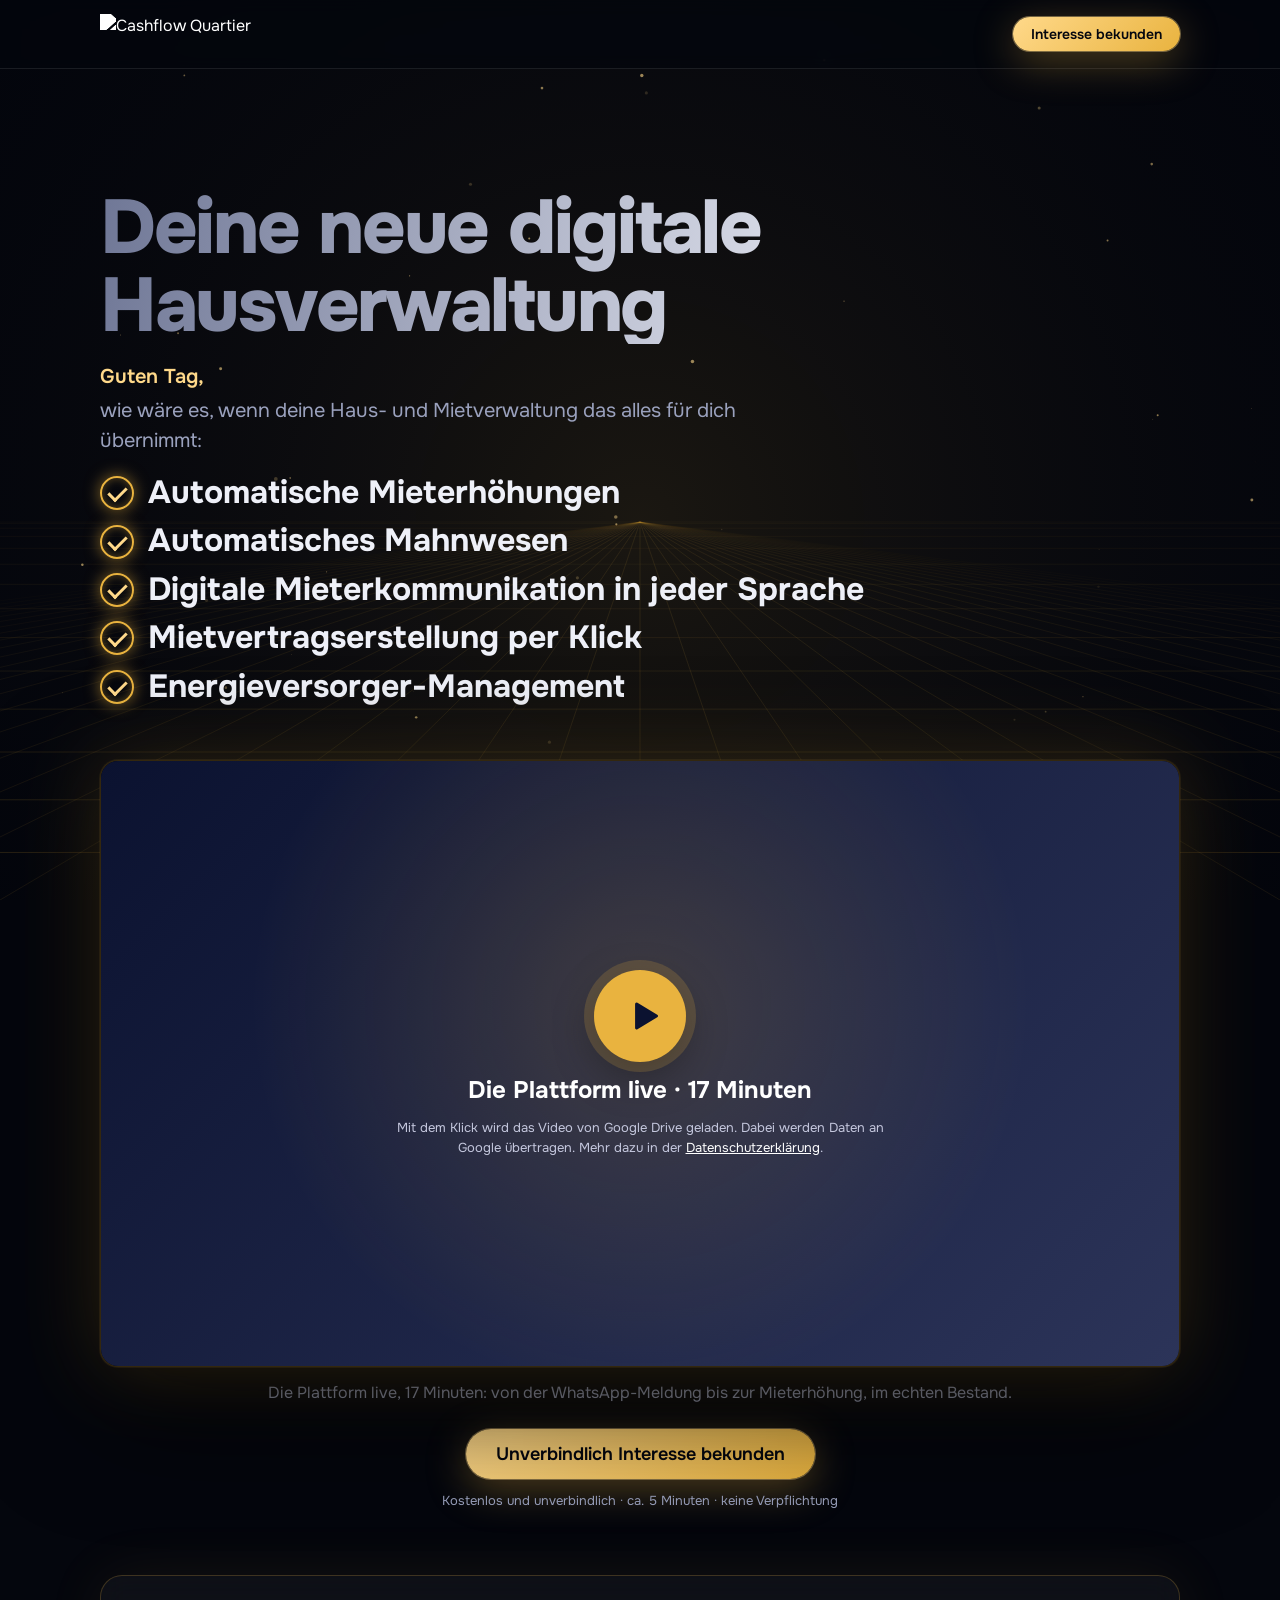
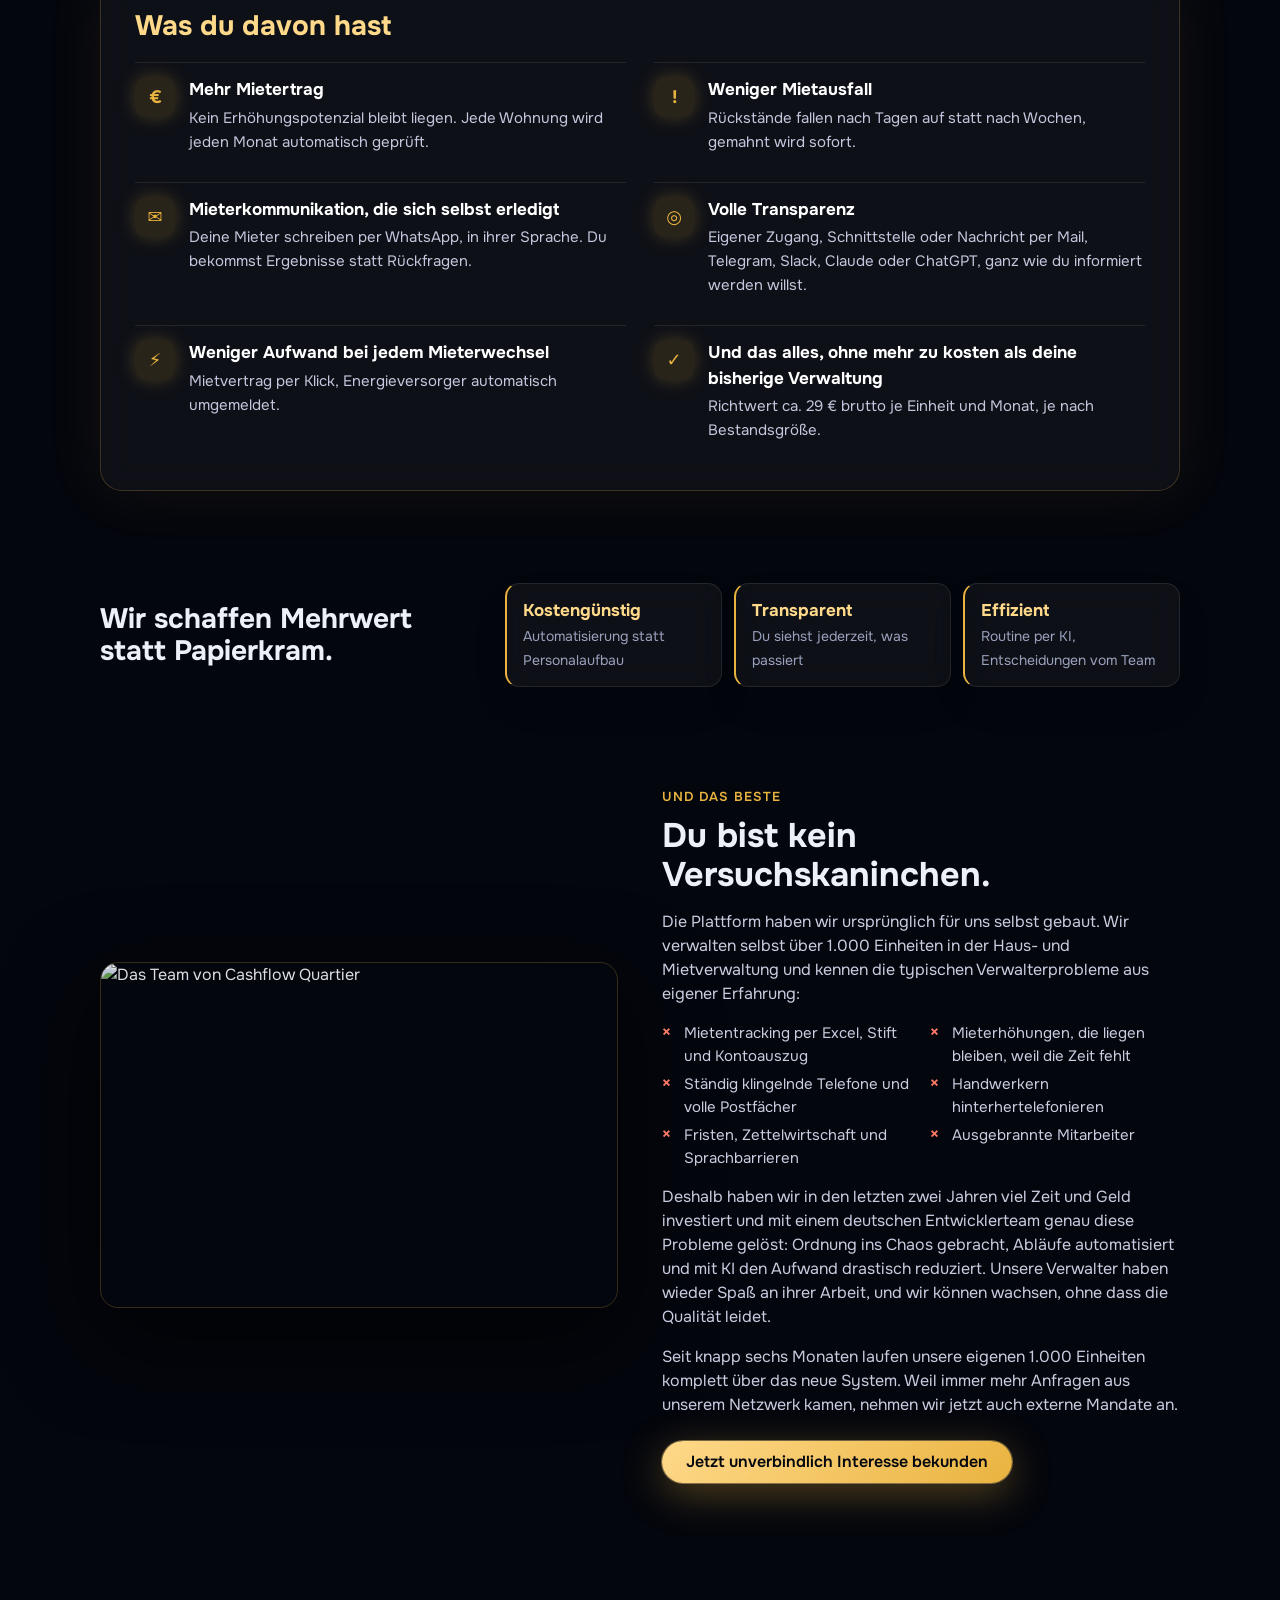
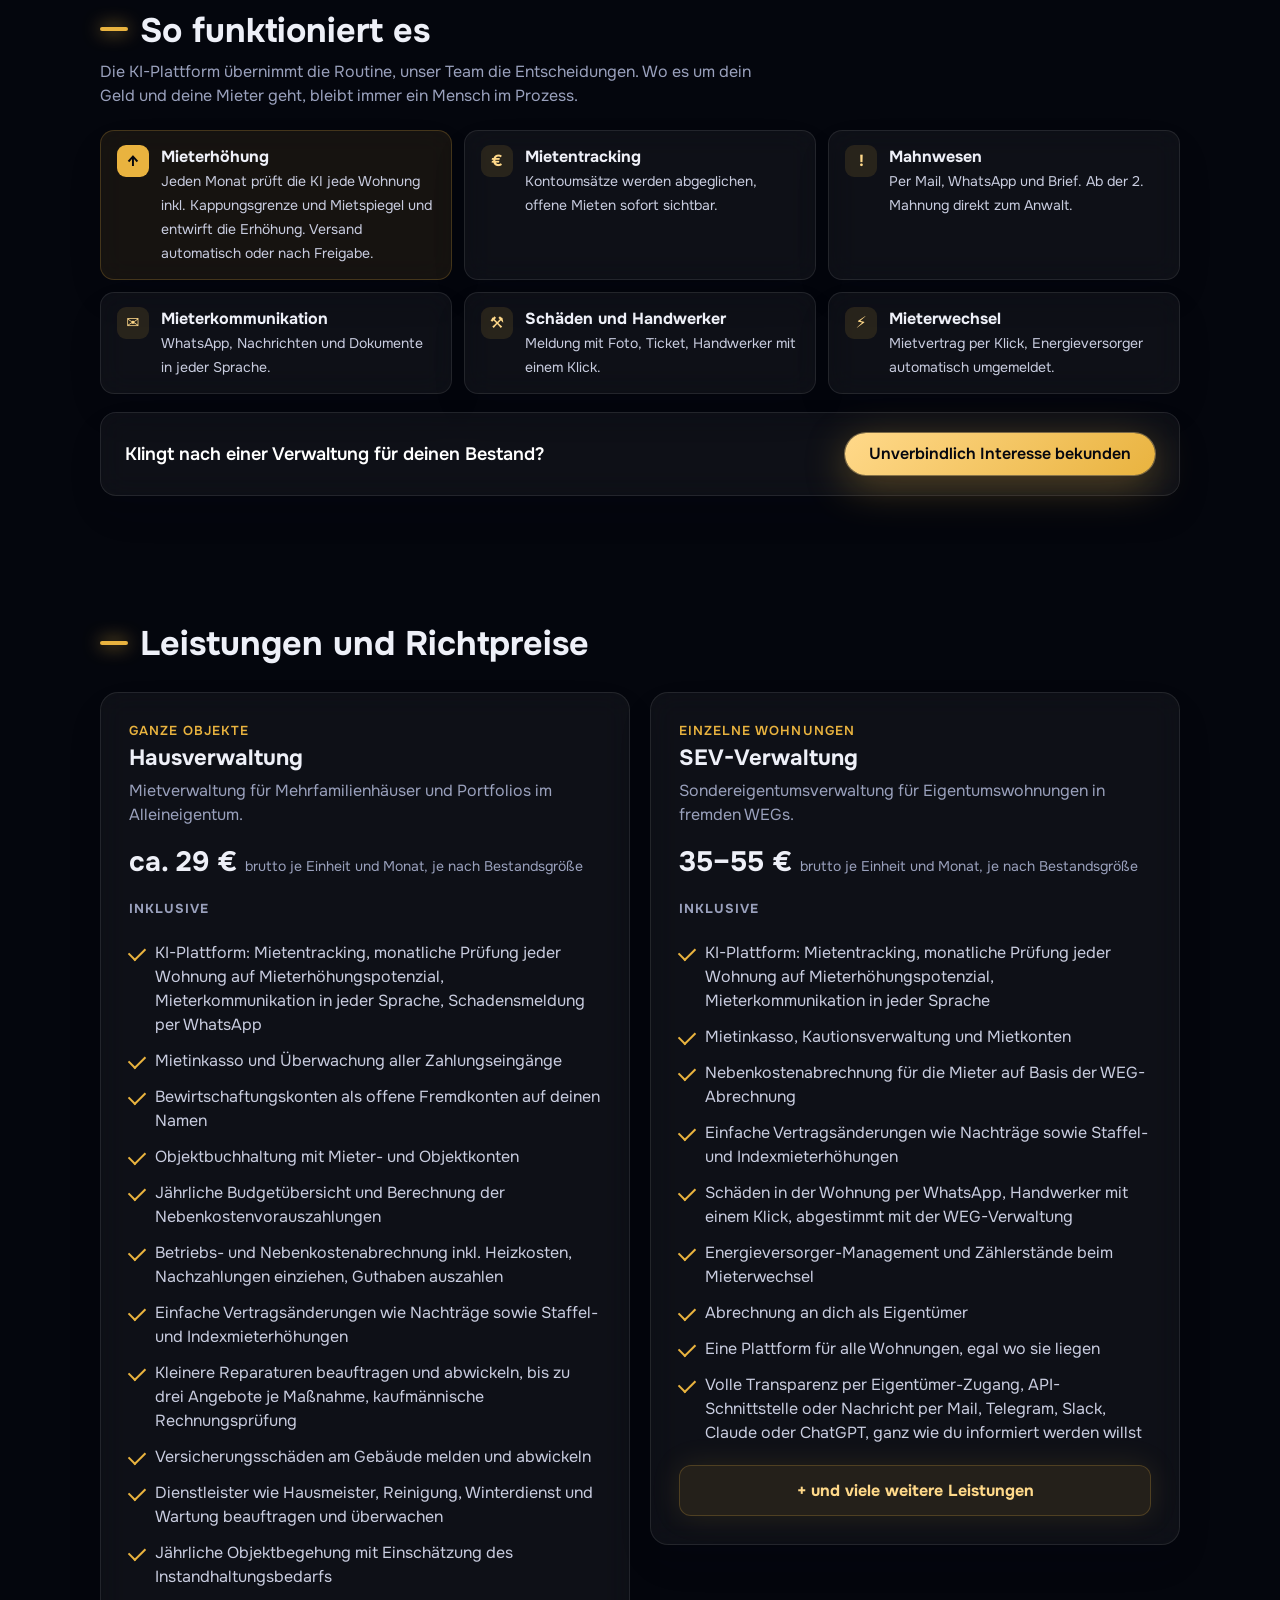
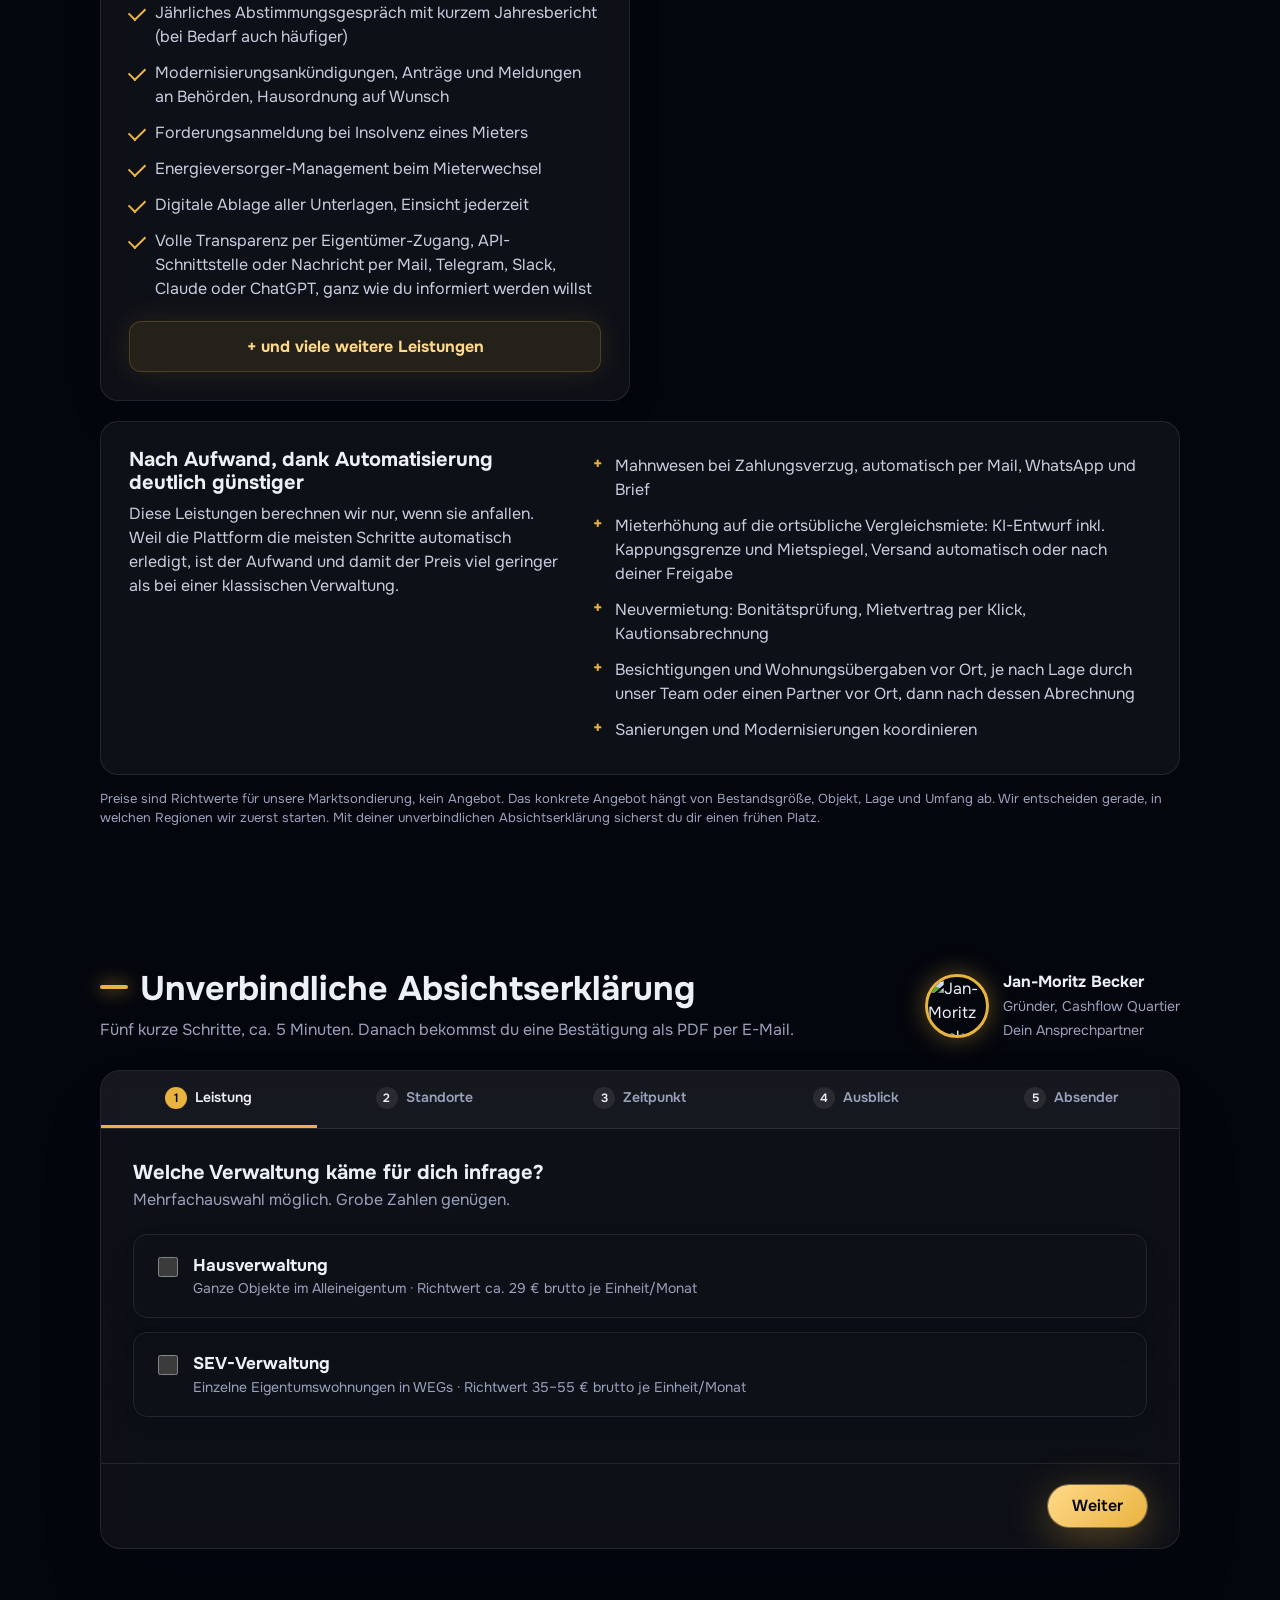
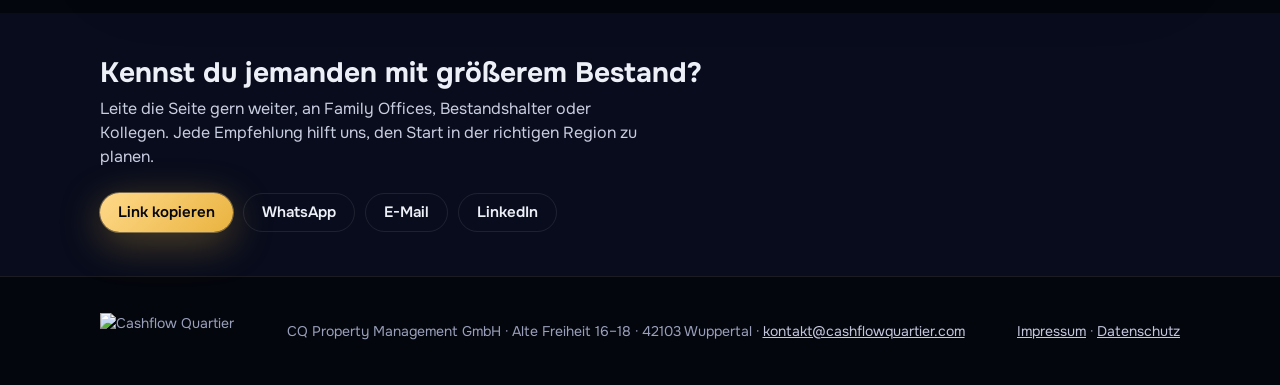
==== commit 85ef8c6d: "LOI-Seite: Einbettung in Onepage unter cashflowquartier.com/cqpm-loi Teilen-Buttons geben immer die " ====
--- a/loi-seite/cinematic.html
+++ b/loi-seite/cinematic.html
@@ -784,6 +784,9 @@
    der CashFlow-Quartier-Plattform.
    Leer = Entwurfsmodus: es wird nichts gesendet, nur die Bestätigung angezeigt. */
 const ENDPOINT = "";
+/* SHARE_URL: die Adresse, die beim Weiterleiten geteilt wird. Die Seite läuft eingebettet in
+   cashflowquartier.com/cqpm-loi (Onepage), technisch aber unter cqpm-loi.cashflowquartier.com. */
+const SHARE_URL = "https://cashflowquartier.com/cqpm-loi";
 
 const $ = (s, el = document) => el.querySelector(s);
 const $$ = (s, el = document) => [...el.querySelectorAll(s)];
@@ -1014,7 +1017,7 @@
 })();
 /* ---------- Weiterleiten ---------- */
 (() => {
-  const url = location.origin + location.pathname;              // ohne persönliche Parameter
+  const url = SHARE_URL;                                          // öffentliche Adresse, auch wenn die Seite eingebettet läuft
   const text = "Hausverwaltung mit automatischen Mieterhöhungen, automatischem Mahnwesen und Mieterkommunikation in jeder Sprache – schau dir das mal an:";
   $$("[data-share]").forEach(el => {
     const k = el.dataset.share;
